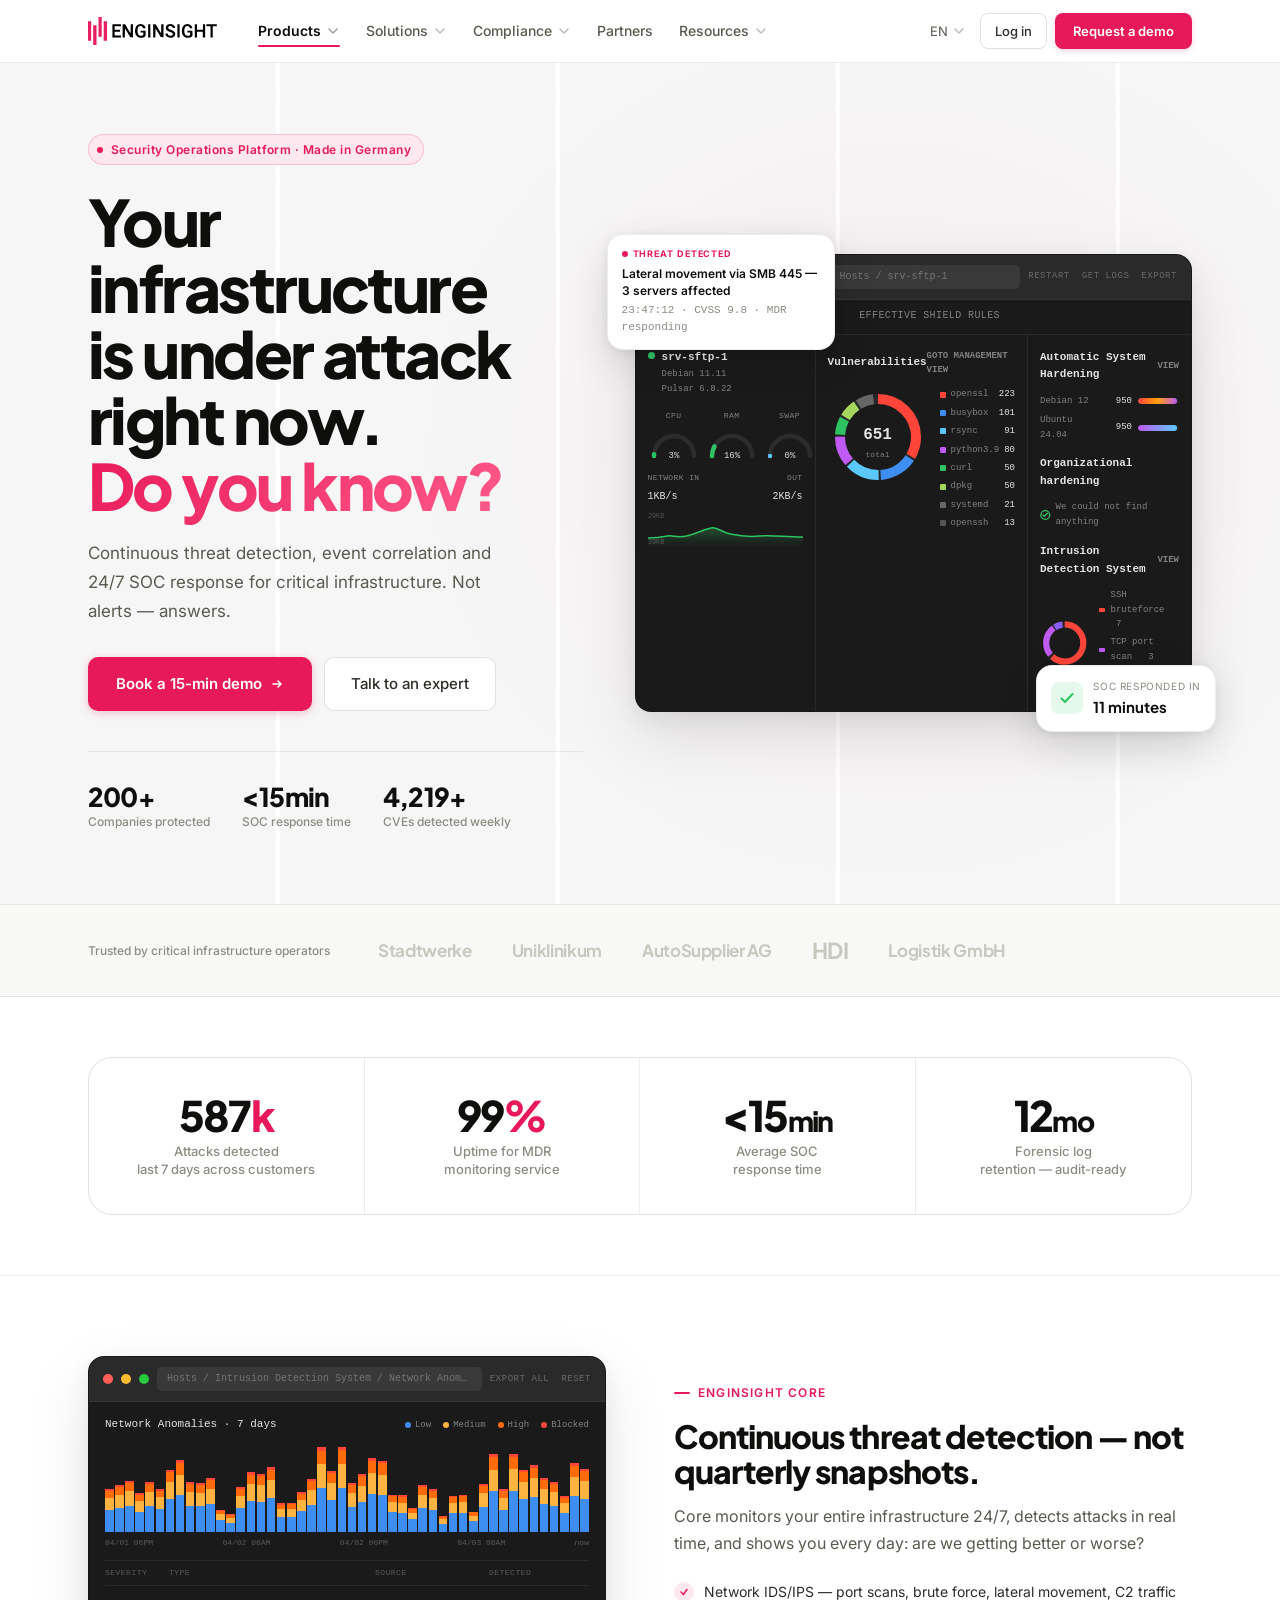
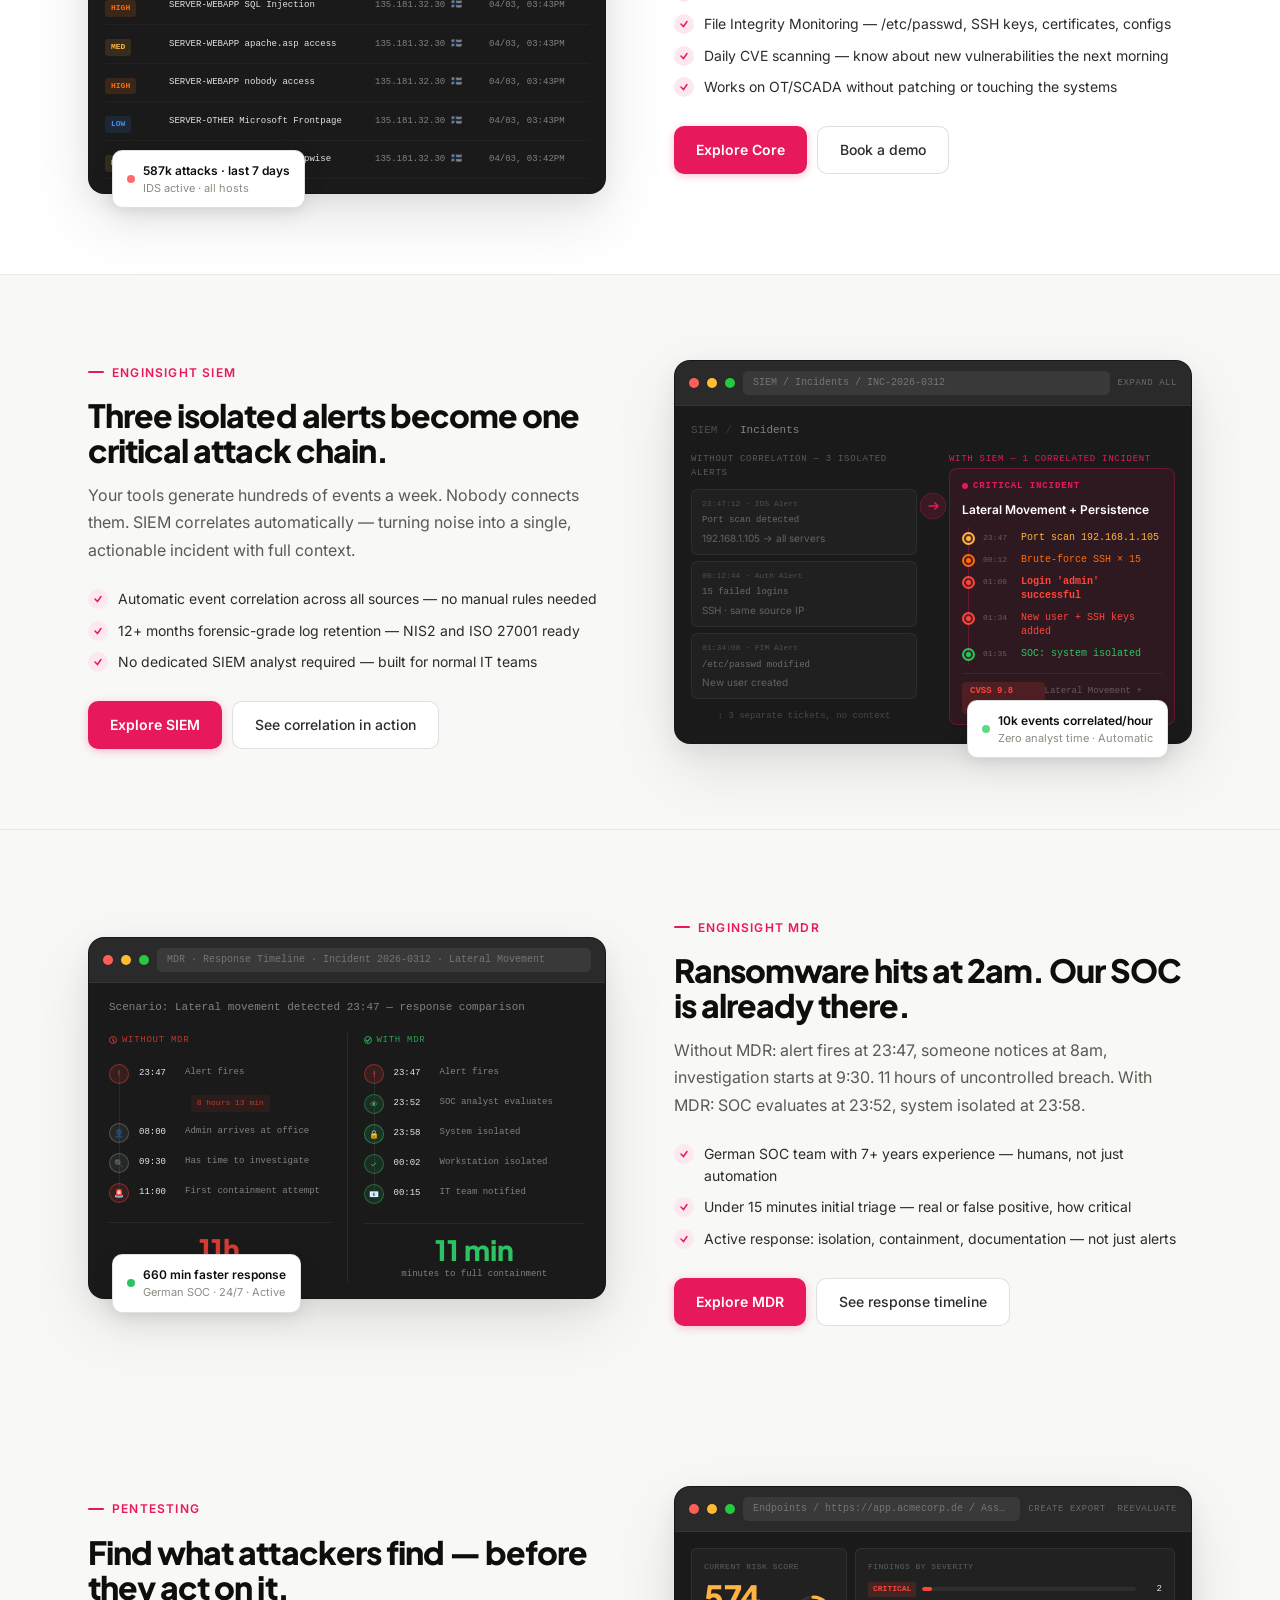
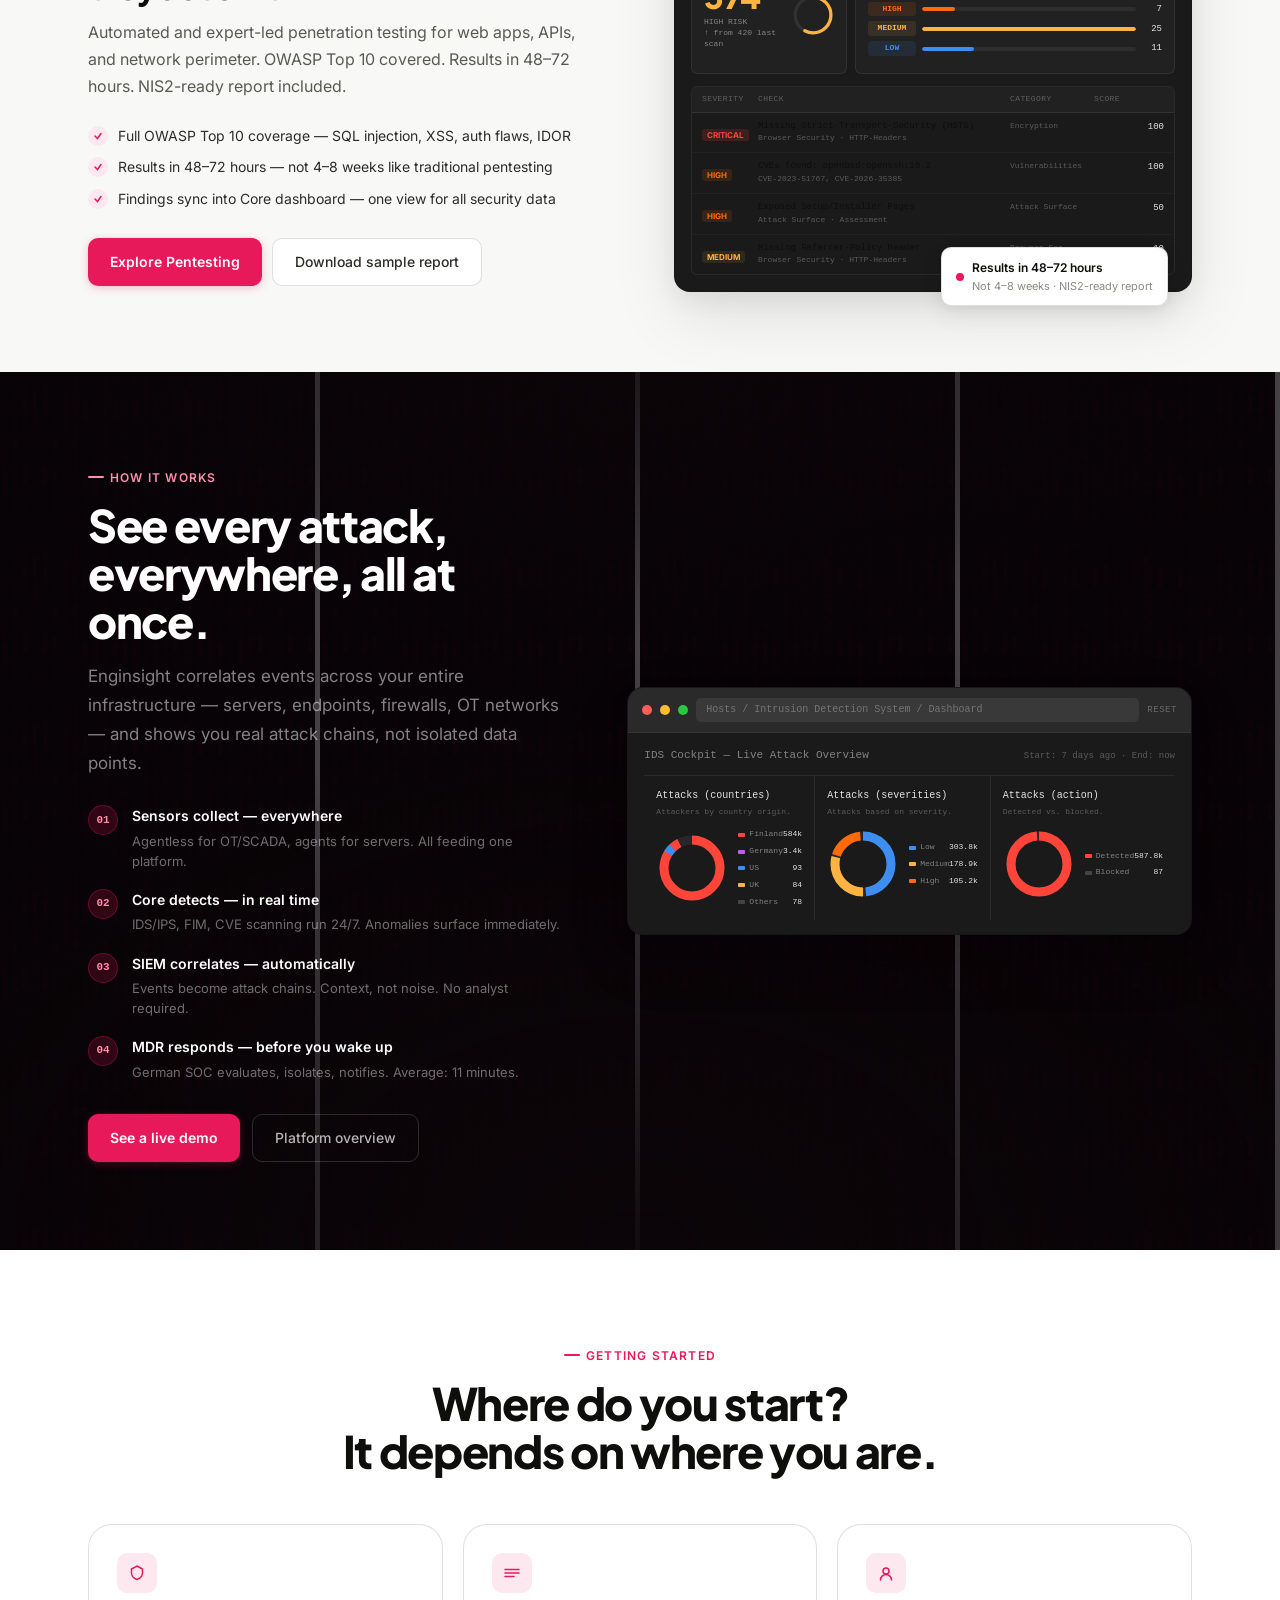
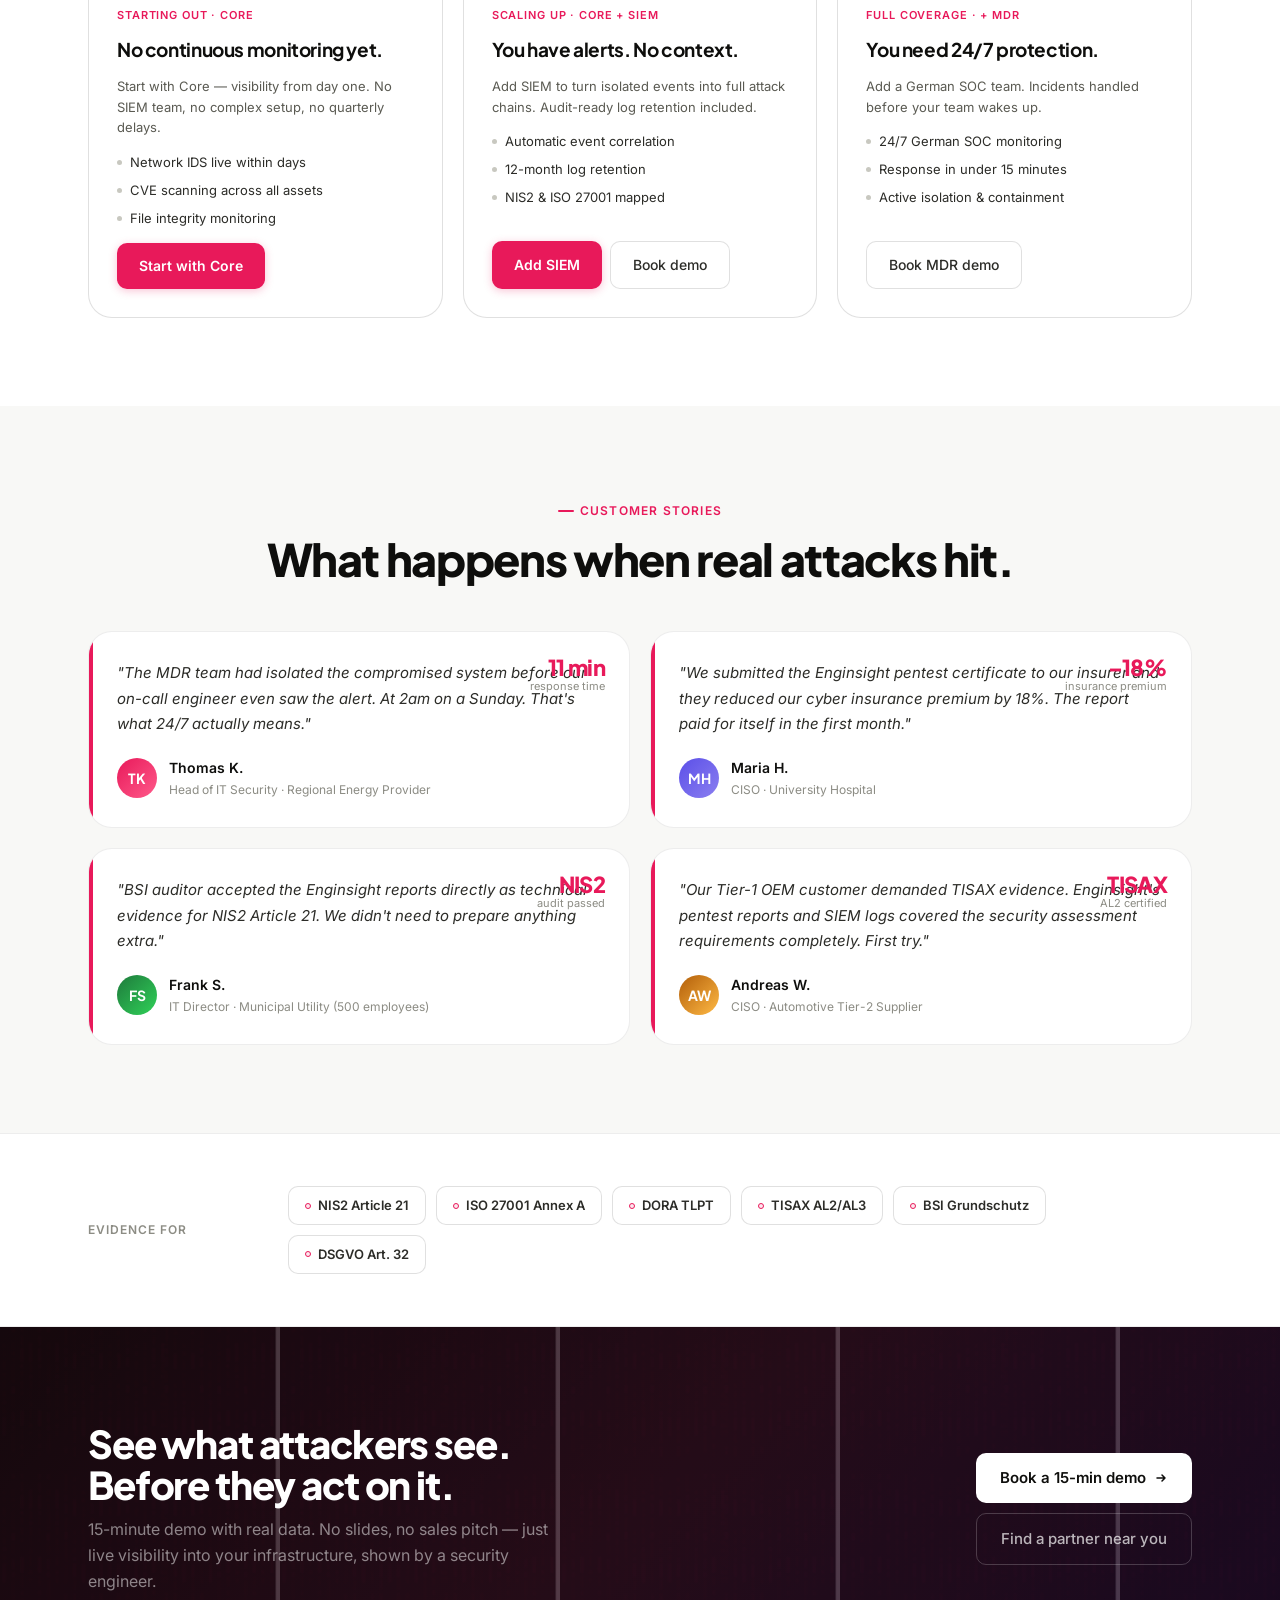
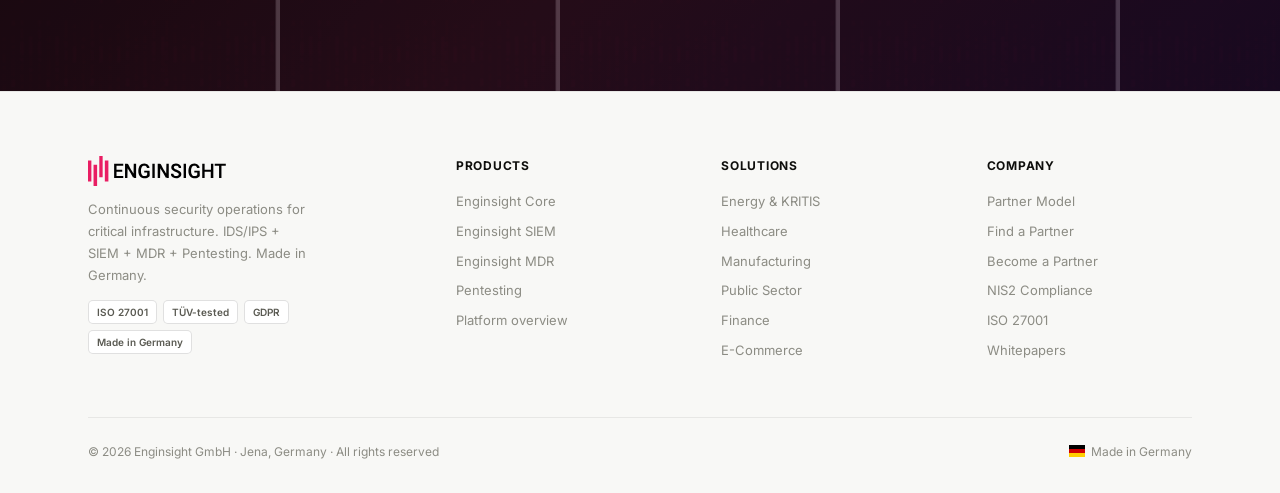
==== index.html @ 6c520a8c "Restructure homepage and update branding" ====
<!DOCTYPE html>
<html lang="en">
<head>
<meta charset="UTF-8">
<meta name="viewport" content="width=device-width, initial-scale=1.0">
<title>Enginsight – Security Operations Platform. Made in Germany.</title>
<meta name="description" content="Continuous security operations for critical infrastructure with Core, SIEM, MDR, and Pentesting in one platform.">
<link rel="preconnect" href="https://fonts.googleapis.com">
<link rel="preconnect" href="https://fonts.gstatic.com" crossorigin>
<link href="https://fonts.googleapis.com/css2?family=Plus+Jakarta+Sans:wght@400;500;600;700;800&family=Inter:wght@300;400;500;600&display=swap" rel="stylesheet">
<link rel="stylesheet" href="assets/css/site.css">
<link rel="stylesheet" href="assets/css/home.css">
</head>
<body>

<!-- ════════════════════════
     NAV
════════════════════════ -->
<nav class="eng-nav">
  <div class="eng-nav-inner">
    <a class="eng-nav-logo" href="index.html">
      <span class="eng-nav-logo-mark">
        <img class="eng-nav-logo-img" src="assets/images/Logo.svg" alt="Enginsight">
      </span>
    </a>
    <div class="eng-nav-links">
      <button class="eng-nav-link active" data-dropdown="dd-products">
        Products <span class="eng-nav-chevron"><svg viewBox="0 0 10 6" fill="none"><path d="M1 1l4 4 4-4" stroke="currentColor" stroke-width="1.5" stroke-linecap="round" stroke-linejoin="round"/></svg></span>
        <div class="eng-dropdown wide" id="dd-products">
          <a class="eng-dd-item" href="#"><div class="eng-dd-icon pink"><svg viewBox="0 0 16 16" fill="none" stroke="#E8195A" stroke-width="1.4" stroke-linecap="round"><path d="M8 2L13 4.5V8C13 11.5 10.5 13.5 8 14.5c-2.5-1-5-3-5-6.5V4.5L8 2z"/></svg></div><div class="eng-dd-text"><span class="eng-dd-title">Core</span><span class="eng-dd-sub">Continuous threat detection</span></div></a>
          <a class="eng-dd-item" href="#"><div class="eng-dd-icon blue"><svg viewBox="0 0 16 16" fill="none" stroke="#5B4FE8" stroke-width="1.4" stroke-linecap="round"><path d="M2 5h12M2 8h12M2 11h8"/></svg></div><div class="eng-dd-text"><span class="eng-dd-title">SIEM</span><span class="eng-dd-sub">Event correlation & log retention</span></div></a>
          <a class="eng-dd-item" href="#"><div class="eng-dd-icon green"><svg viewBox="0 0 16 16" fill="none" stroke="#1E7A3C" stroke-width="1.4" stroke-linecap="round"><circle cx="8" cy="6" r="3"/><path d="M3 14c0-2.8 2.2-5 5-5s5 2.2 5 5"/></svg></div><div class="eng-dd-text"><span class="eng-dd-title">MDR</span><span class="eng-dd-sub">24/7 SOC response</span></div></a>
          <hr class="eng-dd-divider">
          <a class="eng-dd-item" href="pages/pentesting.html"><div class="eng-dd-icon amber"><svg viewBox="0 0 16 16" fill="none" stroke="#B25E09" stroke-width="1.4" stroke-linecap="round"><circle cx="6.5" cy="6.5" r="4.5"/><path d="M12 12l3 3"/></svg></div><div class="eng-dd-text"><span class="eng-dd-title">Pentesting</span><span class="eng-dd-sub">Find vulnerabilities first</span></div></a>
          <a class="eng-dd-item" href="#"><div class="eng-dd-icon gray"><svg viewBox="0 0 16 16" fill="none" stroke="#5C5C54" stroke-width="1.4" stroke-linecap="round"><rect x="2" y="2" width="12" height="12" rx="2"/><path d="M6 8h4M8 6v4"/></svg></div><div class="eng-dd-text"><span class="eng-dd-title">Platform overview</span><span class="eng-dd-sub">How it all fits together</span></div></a>
        </div>
      </button>
      <button class="eng-nav-link" data-dropdown="dd-solutions">
        Solutions <span class="eng-nav-chevron"><svg viewBox="0 0 10 6" fill="none"><path d="M1 1l4 4 4-4" stroke="currentColor" stroke-width="1.5" stroke-linecap="round" stroke-linejoin="round"/></svg></span>
        <div class="eng-dropdown" id="dd-solutions">
          <a class="eng-dd-item" href="#"><div class="eng-dd-icon amber" style="font-size:16px">⚡</div><div class="eng-dd-text"><span class="eng-dd-title">Energy & KRITIS</span><span class="eng-dd-sub">SCADA & NIS2 compliance</span></div></a>
          <a class="eng-dd-item" href="#"><div class="eng-dd-icon pink" style="font-size:16px">🏥</div><div class="eng-dd-text"><span class="eng-dd-title">Healthcare</span><span class="eng-dd-sub">Medical devices & DSGVO</span></div></a>
          <a class="eng-dd-item" href="#"><div class="eng-dd-icon blue" style="font-size:16px">🏭</div><div class="eng-dd-text"><span class="eng-dd-title">Manufacturing</span><span class="eng-dd-sub">OT/IT & TISAX</span></div></a>
          <a class="eng-dd-item" href="#"><div class="eng-dd-icon teal" style="font-size:16px">🏛️</div><div class="eng-dd-text"><span class="eng-dd-title">Public Sector</span><span class="eng-dd-sub">BSI & NIS2 ready</span></div></a>
          <a class="eng-dd-item" href="#"><div class="eng-dd-icon green" style="font-size:16px">🏦</div><div class="eng-dd-text"><span class="eng-dd-title">Finance</span><span class="eng-dd-sub">DORA & BaFin</span></div></a>
          <a class="eng-dd-item" href="#"><div class="eng-dd-icon gray" style="font-size:16px">📦</div><div class="eng-dd-text"><span class="eng-dd-title">E-Commerce & Logistics</span><span class="eng-dd-sub">PCI-DSS & DDoS</span></div></a>
        </div>
      </button>
      <button class="eng-nav-link" data-dropdown="dd-compliance">
        Compliance <span class="eng-nav-chevron"><svg viewBox="0 0 10 6" fill="none"><path d="M1 1l4 4 4-4" stroke="currentColor" stroke-width="1.5" stroke-linecap="round" stroke-linejoin="round"/></svg></span>
        <div class="eng-dropdown" id="dd-compliance">
          <a class="eng-dd-item" href="#"><div class="eng-dd-icon pink"><svg viewBox="0 0 16 16" fill="none" stroke="#E8195A" stroke-width="1.4" stroke-linecap="round"><path d="M8 2L13 4.5V8C13 11.5 10.5 13.5 8 14.5c-2.5-1-5-3-5-6.5V4.5L8 2z"/><path d="M5.5 8l2 2 3.5-3.5"/></svg></div><div class="eng-dd-text"><span class="eng-dd-title">NIS2</span><span class="eng-dd-sub">Technical measures mapping</span></div></a>
          <a class="eng-dd-item" href="#"><div class="eng-dd-icon blue"><svg viewBox="0 0 16 16" fill="none" stroke="#5B4FE8" stroke-width="1.4" stroke-linecap="round"><rect x="2" y="2" width="12" height="12" rx="2"/><path d="M5.5 8l2 2 3.5-3.5"/></svg></div><div class="eng-dd-text"><span class="eng-dd-title">ISO 27001</span><span class="eng-dd-sub">Annex A control evidence</span></div></a>
          <a class="eng-dd-item" href="#"><div class="eng-dd-icon amber"><svg viewBox="0 0 16 16" fill="none" stroke="#B25E09" stroke-width="1.4" stroke-linecap="round"><circle cx="8" cy="8" r="6"/><path d="M8 5v3l2 2"/></svg></div><div class="eng-dd-text"><span class="eng-dd-title">DORA</span><span class="eng-dd-sub">Financial sector resilience</span></div></a>
          <a class="eng-dd-item" href="#"><div class="eng-dd-icon teal"><svg viewBox="0 0 16 16" fill="none" stroke="#0F6E56" stroke-width="1.4" stroke-linecap="round"><path d="M2 12l3.5-3.5 3 2.5L11 8l4-5"/></svg></div><div class="eng-dd-text"><span class="eng-dd-title">TISAX</span><span class="eng-dd-sub">Automotive supply chain</span></div></a>
        </div>
      </button>
      <a class="eng-nav-link" href="#">Partners</a>
      <button class="eng-nav-link" data-dropdown="dd-resources">
        Resources <span class="eng-nav-chevron"><svg viewBox="0 0 10 6" fill="none"><path d="M1 1l4 4 4-4" stroke="currentColor" stroke-width="1.5" stroke-linecap="round" stroke-linejoin="round"/></svg></span>
        <div class="eng-dropdown" id="dd-resources">
          <a class="eng-dd-item" href="#"><div class="eng-dd-icon pink"><svg viewBox="0 0 16 16" fill="none" stroke="#E8195A" stroke-width="1.4" stroke-linecap="round"><rect x="3" y="2" width="10" height="13" rx="1.5"/><path d="M6 6h4M6 9h4M6 12h2.5"/></svg></div><div class="eng-dd-text"><span class="eng-dd-title">Whitepapers</span><span class="eng-dd-sub">Technical guides & reports</span></div></a>
          <a class="eng-dd-item" href="#"><div class="eng-dd-icon green"><svg viewBox="0 0 16 16" fill="none" stroke="#1E7A3C" stroke-width="1.4" stroke-linecap="round"><path d="M2 12l3.5-3.5 3 2.5L11 8l4-5"/></svg></div><div class="eng-dd-text"><span class="eng-dd-title">Case Studies</span><span class="eng-dd-sub">Real customer results</span></div></a>
          <a class="eng-dd-item" href="#"><div class="eng-dd-icon blue"><svg viewBox="0 0 16 16" fill="none" stroke="#5B4FE8" stroke-width="1.4" stroke-linecap="round"><circle cx="8" cy="8" r="6"/><path d="M6 8h4M9 6l2 2-2 2"/></svg></div><div class="eng-dd-text"><span class="eng-dd-title">Partner Webinars</span><span class="eng-dd-sub">Live & on-demand</span></div></a>
          <hr class="eng-dd-divider">
          <a class="eng-dd-item" href="#"><div class="eng-dd-icon gray"><svg viewBox="0 0 16 16" fill="none" stroke="#5C5C54" stroke-width="1.4" stroke-linecap="round"><path d="M2 5h12M2 8h12M2 11h8"/></svg></div><div class="eng-dd-text"><span class="eng-dd-title">Docs</span><span class="eng-dd-sub">API & integration reference</span></div></a>
        </div>
      </button>
    </div>
    <div class="eng-nav-actions">
      <div class="eng-nav-lang">EN <svg width="10" height="6" viewBox="0 0 10 6" fill="none" style="opacity:.4;margin-left:2px"><path d="M1 1l4 4 4-4" stroke="currentColor" stroke-width="1.5" stroke-linecap="round" stroke-linejoin="round"/></svg></div>
      <a class="eng-btn-ghost" href="#">Log in</a>
      <a class="eng-btn-cta" href="#">Request a demo</a>
    </div>
  </div>
</nav>

<main>

<!-- ════════════════════════
     HERO
════════════════════════ -->
<div class="hero">
  <div class="hero-pattern"></div>
  <div class="hero-grad"></div>
  <div class="hero-inner">
    <div class="hero-left reveal">
      <div class="hero-badge"><div class="hero-badge-dot"></div><span class="hero-badge-text">Security Operations Platform · Made in Germany</span></div>
      <h1 class="hero-h1">Your infrastructure<br>is under attack<br>right now.<br><span class="pink">Do you know?</span></h1>
      <p class="hero-sub">Continuous threat detection, event correlation and 24/7 SOC response for critical infrastructure. Not alerts — answers.</p>
      <div class="hero-ctas">
        <a class="btn-pink lg" href="#">Book a 15-min demo <svg width="14" height="14" viewBox="0 0 14 14" fill="none"><path d="M3 7h8M8 4l3 3-3 3" stroke="currentColor" stroke-width="1.5" stroke-linecap="round" stroke-linejoin="round"/></svg></a>
        <a class="btn-outline lg" href="#">Talk to an expert</a>
      </div>
      <div class="hero-stats">
        <div><div class="hero-stat-num"><span class="js-count" data-target="200">0</span>+</div><div class="hero-stat-label">Companies protected</div></div>
        <div><div class="hero-stat-num">&lt;<span class="js-count" data-target="15">0</span>min</div><div class="hero-stat-label">SOC response time</div></div>
        <div><div class="hero-stat-num"><span class="js-count" data-target="4219">0</span>+</div><div class="hero-stat-label">CVEs detected weekly</div></div>
      </div>
    </div>

    <!-- HERO RIGHT — V1: HOST DASHBOARD -->
    <div class="hero-right reveal reveal-delay-2">
      <div class="float-card fc-alert">
        <div class="fc-alert-tag">Threat detected</div>
        <div class="fc-alert-title">Lateral movement via SMB 445 — 3 servers affected</div>
        <div class="fc-alert-sub">23:47:12 · CVSS 9.8 · MDR responding</div>
      </div>
      <div class="browser-wrap">
        <div class="browser-bar">
          <div class="b-dot b-dot-r"></div><div class="b-dot b-dot-y"></div><div class="b-dot b-dot-g"></div>
          <div class="b-url">app.enginsight.com · Hosts / srv-sftp-1</div>
          <div class="b-actions"><span class="b-action">Restart</span><span class="b-action">Get Logs</span><span class="b-action">Export</span></div>
        </div>
        <!-- ██ HOST DASHBOARD VISUAL ██ -->
        <div class="hd" id="vis-host">
          <div class="hd-tabs">
            <div class="hd-tab active">OVERVIEW</div>
            <div class="hd-tab">APPLIED POLICIES</div>
            <div class="hd-tab">EFFECTIVE SHIELD RULES</div>
          </div>
          <div class="hd-body">
            <!-- Left: server panel -->
            <div class="hd-server">
              <div class="hd-server-header">
                <div class="hd-server-dot"></div>
                <div>
                  <div class="hd-server-name">srv-sftp-1</div>
                  <div class="hd-server-meta">Debian 11.11</div>
                  <div class="hd-server-meta">Pulsar 6.8.22</div>
                </div>
              </div>
              <!-- Arc gauges -->
              <div class="hd-gauge-row">
                <div class="hd-gauge">
                  <div class="hd-gauge-label">CPU</div>
                  <svg width="52" height="34" viewBox="0 0 52 34">
                    <path d="M6 30 A20 20 0 0 1 46 30" stroke="rgba(255,255,255,0.08)" stroke-width="4.5" fill="none" stroke-linecap="round"/>
                    <path class="gauge-arc" id="cpu-arc" d="M6 30 A20 20 0 0 1 46 30" stroke="#2DC262" stroke-width="4.5" fill="none" stroke-linecap="round" stroke-dasharray="0 62.8" style="transition:stroke-dasharray 1.2s ease"/>
                    <text x="26" y="32" text-anchor="middle" font-size="9" fill="rgba(255,255,255,0.85)" font-family="Courier New">3%</text>
                  </svg>
                </div>
                <div class="hd-gauge">
                  <div class="hd-gauge-label">RAM</div>
                  <svg width="52" height="34" viewBox="0 0 52 34">
                    <path d="M6 30 A20 20 0 0 1 46 30" stroke="rgba(255,255,255,0.08)" stroke-width="4.5" fill="none" stroke-linecap="round"/>
                    <path class="gauge-arc" id="ram-arc" d="M6 30 A20 20 0 0 1 46 30" stroke="#2DC262" stroke-width="4.5" fill="none" stroke-linecap="round" stroke-dasharray="0 62.8" style="transition:stroke-dasharray 1.4s ease 0.2s"/>
                    <text x="26" y="32" text-anchor="middle" font-size="9" fill="rgba(255,255,255,0.85)" font-family="Courier New">16%</text>
                  </svg>
                </div>
                <div class="hd-gauge">
                  <div class="hd-gauge-label">SWAP</div>
                  <svg width="52" height="34" viewBox="0 0 52 34">
                    <path d="M6 30 A20 20 0 0 1 46 30" stroke="rgba(255,255,255,0.08)" stroke-width="4.5" fill="none" stroke-linecap="round"/>
                    <path class="gauge-arc" id="swap-arc" d="M6 30 A20 20 0 0 1 46 30" stroke="#5AC8FA" stroke-width="4.5" fill="none" stroke-linecap="round" stroke-dasharray="0 62.8" style="transition:stroke-dasharray 1.6s ease 0.4s"/>
                    <text x="26" y="32" text-anchor="middle" font-size="9" fill="rgba(255,255,255,0.85)" font-family="Courier New">0%</text>
                  </svg>
                </div>
              </div>
              <!-- Network sparkline -->
              <div class="hd-net">
                <div class="hd-net-label">
                  <span>NETWORK IN</span><span>OUT</span>
                </div>
                <div class="hd-net-vals"><span>1KB/s</span><span>2KB/s</span></div>
                <svg width="100%" height="36" viewBox="0 0 160 36" preserveAspectRatio="none">
                  <defs>
                    <linearGradient id="sparkGrad" x1="0" y1="0" x2="0" y2="1">
                      <stop offset="0%" stop-color="#2DC262" stop-opacity=".3"/>
                      <stop offset="100%" stop-color="#2DC262" stop-opacity="0"/>
                    </linearGradient>
                  </defs>
                  <path d="M0 28 C10 28 15 27 20 26 C25 25 30 28 40 26 C50 24 55 20 65 18 C70 16 75 22 85 24 C95 26 105 27 115 26 C130 25 140 27 160 27 L160 36 L0 36 Z" fill="url(#sparkGrad)"/>
                  <path d="M0 28 C10 28 15 27 20 26 C25 25 30 28 40 26 C50 24 55 20 65 18 C70 16 75 22 85 24 C95 26 105 27 115 26 C130 25 140 27 160 27" stroke="#2DC262" stroke-width="1.5" fill="none"/>
                  <!-- Axis lines -->
                  <line x1="0" y1="36" x2="160" y2="36" stroke="rgba(255,255,255,0.05)" stroke-width="1"/>
                  <text x="0" y="8" font-size="7" fill="rgba(255,255,255,0.25)" font-family="Courier New">29KB</text>
                  <text x="0" y="34" font-size="7" fill="rgba(255,255,255,0.25)" font-family="Courier New">29KB</text>
                </svg>
              </div>
            </div>

            <!-- Center: Vulnerability donut -->
            <div class="hd-vuln">
              <div class="hd-panel-title">Vulnerabilities <span class="hd-panel-link">GOTO MANAGEMENT VIEW</span></div>
              <div class="hd-vuln-area">
                <div class="hd-donut-wrap">
                  <svg width="100" height="100" viewBox="0 0 100 100">
                    <!-- Multi-segment donut: circumference for r=38 = 238.76 -->
                    <!-- Segments: openssl 34.3%, busybox 15.5%, rsync 14%, python 12.3%, curl 7.7%, dpkg 7.7%, rest 8.5% -->
                    <circle cx="50" cy="50" r="38" fill="none" stroke="rgba(255,255,255,0.06)" stroke-width="10"/>
                    <!-- openssl 34.3% = 81.9, offset=-90 -->
                    <circle class="donut-seg" cx="50" cy="50" r="38" fill="none" stroke="#FF453A" stroke-width="10" stroke-dasharray="0 238.76" stroke-linecap="butt" transform="rotate(-90 50 50)" style="transition:stroke-dasharray 1s ease"/>
                    <!-- busybox 15.5% = 37.0, offset=33.4 -->
                    <circle class="donut-seg" cx="50" cy="50" r="38" fill="none" stroke="#3D8EF0" stroke-width="10" stroke-dasharray="0 238.76" stroke-linecap="butt" transform="rotate(33.4 50 50)" style="transition:stroke-dasharray 1s ease 0.1s"/>
                    <!-- rsync 14.0% = 33.4, offset=89.1 -->
                    <circle class="donut-seg" cx="50" cy="50" r="38" fill="none" stroke="#5AC8FA" stroke-width="10" stroke-dasharray="0 238.76" stroke-linecap="butt" transform="rotate(89.1 50 50)" style="transition:stroke-dasharray 1s ease 0.2s"/>
                    <!-- python 12.3% = 29.4, offset=139.4 -->
                    <circle class="donut-seg" cx="50" cy="50" r="38" fill="none" stroke="#BF5AF2" stroke-width="10" stroke-dasharray="0 238.76" stroke-linecap="butt" transform="rotate(139.4 50 50)" style="transition:stroke-dasharray 1s ease 0.3s"/>
                    <!-- curl 7.7% = 18.4, offset=183.6 -->
                    <circle class="donut-seg" cx="50" cy="50" r="38" fill="none" stroke="#2DC262" stroke-width="10" stroke-dasharray="0 238.76" stroke-linecap="butt" transform="rotate(183.6 50 50)" style="transition:stroke-dasharray 1s ease 0.4s"/>
                    <!-- dpkg 7.7% = 18.4, offset=211.2 -->
                    <circle class="donut-seg" cx="50" cy="50" r="38" fill="none" stroke="#A4D65E" stroke-width="10" stroke-dasharray="0 238.76" stroke-linecap="butt" transform="rotate(211.2 50 50)" style="transition:stroke-dasharray 1s ease 0.5s"/>
                    <!-- rest 8.5% = 20.3, offset=239.0 (gap) -->
                    <circle class="donut-seg" cx="50" cy="50" r="38" fill="none" stroke="#666" stroke-width="10" stroke-dasharray="0 238.76" stroke-linecap="butt" transform="rotate(239.0 50 50)" style="transition:stroke-dasharray 1s ease 0.6s"/>
                  </svg>
                  <div class="hd-donut-center">
                    <div class="hd-donut-total" id="vuln-total">0</div>
                    <div class="hd-donut-sub">total</div>
                  </div>
                </div>
                <div class="hd-legend">
                  <div class="hd-legend-item"><div class="hd-legend-dot" style="background:#FF453A"></div><span class="hd-legend-name">openssl</span><span class="hd-legend-count">223</span></div>
                  <div class="hd-legend-item"><div class="hd-legend-dot" style="background:#3D8EF0"></div><span class="hd-legend-name">busybox</span><span class="hd-legend-count">101</span></div>
                  <div class="hd-legend-item"><div class="hd-legend-dot" style="background:#5AC8FA"></div><span class="hd-legend-name">rsync</span><span class="hd-legend-count">91</span></div>
                  <div class="hd-legend-item"><div class="hd-legend-dot" style="background:#BF5AF2"></div><span class="hd-legend-name">python3.9</span><span class="hd-legend-count">80</span></div>
                  <div class="hd-legend-item"><div class="hd-legend-dot" style="background:#2DC262"></div><span class="hd-legend-name">curl</span><span class="hd-legend-count">50</span></div>
                  <div class="hd-legend-item"><div class="hd-legend-dot" style="background:#A4D65E"></div><span class="hd-legend-name">dpkg</span><span class="hd-legend-count">50</span></div>
                  <div class="hd-legend-item"><div class="hd-legend-dot" style="background:#666"></div><span class="hd-legend-name">systemd</span><span class="hd-legend-count">21</span></div>
                  <div class="hd-legend-item"><div class="hd-legend-dot" style="background:#555"></div><span class="hd-legend-name">openssh</span><span class="hd-legend-count">13</span></div>
                </div>
              </div>
            </div>

            <!-- Right: hardening + IDS -->
            <div class="hd-right">
              <div class="hd-hardening">
                <div class="hd-panel-title">Automatic System Hardening <span class="hd-panel-link">VIEW</span></div>
                <div class="hd-bar-row">
                  <span class="hd-bar-label">Debian 12</span>
                  <span class="hd-bar-score">950</span>
                  <div class="hd-bar-track"><div class="hd-bar-fill" id="bar-debian" style="width:0%;background:linear-gradient(90deg,#FF453A,#FF9F0A,#BF5AF2)"></div></div>
                </div>
                <div class="hd-bar-row">
                  <span class="hd-bar-label">Ubuntu 24.04</span>
                  <span class="hd-bar-score">950</span>
                  <div class="hd-bar-track"><div class="hd-bar-fill" id="bar-ubuntu" style="width:0%;background:linear-gradient(90deg,#BF5AF2,#5AC8FA)"></div></div>
                </div>
                <div style="height:8px"></div>
                <div class="hd-panel-title">Organizational hardening</div>
                <div style="font-size:9px;color:var(--app-sub);display:flex;align-items:center;gap:5px;margin-top:4px">
                  <svg width="12" height="12" viewBox="0 0 12 12" fill="none"><circle cx="6" cy="6" r="5" stroke="#2DC262" stroke-width="1.5"/><path d="M3.5 6l1.5 1.5L8.5 4" stroke="#2DC262" stroke-width="1.5" stroke-linecap="round"/></svg>
                  We could not find anything
                </div>
              </div>
              <div class="hd-ids-mini" style="margin-top:12px">
                <div class="hd-panel-title">Intrusion Detection System <span class="hd-panel-link">VIEW</span></div>
                <div class="hd-ids-donut-row">
                  <svg width="64" height="64" viewBox="0 0 64 64">
                    <circle cx="32" cy="32" r="24" fill="none" stroke="rgba(255,255,255,0.06)" stroke-width="8"/>
                    <!-- SSH bruteforce 64% = 96.5 of 150.8 -->
                    <circle class="ids-donut-seg" cx="32" cy="32" r="24" fill="none" stroke="#FF453A" stroke-width="8" stroke-dasharray="0 150.8" stroke-linecap="butt" transform="rotate(-90 32 32)" style="transition:stroke-dasharray 1s ease 0.8s"/>
                    <!-- port scan 27% = 40.7 -->
                    <circle class="ids-donut-seg" cx="32" cy="32" r="24" fill="none" stroke="#BF5AF2" stroke-width="8" stroke-dasharray="0 150.8" stroke-linecap="butt" transform="rotate(140.5 32 32)" style="transition:stroke-dasharray 1s ease 0.9s"/>
                    <!-- SYN 9% = 13.6 -->
                    <circle class="ids-donut-seg" cx="32" cy="32" r="24" fill="none" stroke="#8B5CF6" stroke-width="8" stroke-dasharray="0 150.8" stroke-linecap="butt" transform="rotate(237.8 32 32)" style="transition:stroke-dasharray 1s ease 1s"/>
                  </svg>
                  <div class="hd-ids-legend">
                    <div class="hd-ids-legend-item"><div class="hd-ids-legend-dot" style="background:#FF453A"></div>SSH bruteforce &nbsp;7</div>
                    <div class="hd-ids-legend-item"><div class="hd-ids-legend-dot" style="background:#BF5AF2"></div>TCP port scan &nbsp;&nbsp;3</div>
                    <div class="hd-ids-legend-item"><div class="hd-ids-legend-dot" style="background:#8B5CF6"></div>SYN flooding &nbsp;&nbsp;1</div>
                  </div>
                </div>
              </div>
            </div>
          </div>
        </div>
      </div>
      <div class="float-card fc-resp">
        <div class="fc-resp-icon"><svg width="16" height="16" viewBox="0 0 16 16" fill="none"><path d="M2.5 8.5L6 12l7.5-8" stroke="#2DC262" stroke-width="2" stroke-linecap="round" stroke-linejoin="round"/></svg></div>
        <div><div class="fc-resp-label">SOC responded in</div><div class="fc-resp-val">11 minutes</div></div>
      </div>
    </div>
  </div>
</div>

<!-- LOGOS -->
<div class="logos-strip">
  <div class="logos-inner">
    <span class="logos-label">Trusted by critical infrastructure operators</span>
    <div class="logos-list">
      <span class="logo-name">Stadtwerke</span><span class="logo-name">Uniklinikum</span>
      <span class="logo-name">AutoSupplier AG</span><span class="logo-name" style="font-size:22px">HDI</span>
      <span class="logo-name">Logistik GmbH</span>
    </div>
  </div>
</div>

<!-- STATS -->
<section class="stats-section">
  <div class="container">
    <div class="stats-grid reveal">
      <div class="stat-item"><div class="stat-num"><span class="js-count" data-target="587">0</span><span class="accent">k</span></div><div class="stat-label">Attacks detected<br>last 7 days across customers</div></div>
      <div class="stat-item"><div class="stat-num"><span class="js-count" data-target="99">0</span><span class="accent">%</span></div><div class="stat-label">Uptime for MDR<br>monitoring service</div></div>
      <div class="stat-item"><div class="stat-num">&lt;<span class="js-count" data-target="15">0</span><span style="font-size:28px">min</span></div><div class="stat-label">Average SOC<br>response time</div></div>
      <div class="stat-item"><div class="stat-num"><span class="js-count" data-target="12">0</span><span style="font-size:28px">mo</span></div><div class="stat-label">Forensic log<br>retention — audit-ready</div></div>
    </div>
  </div>
</section>

<!-- ════════ FEATURE 1: CORE ════════ -->
<div style="border-top:1px solid var(--border)">
<div class="feat-section" style="border:none">
  <div class="feat-inner">
    <!-- VISUAL: IDS Bar Chart -->
    <div class="feat-visual reveal">
      <div class="browser-wrap">
        <div class="browser-bar">
          <div class="b-dot b-dot-r"></div><div class="b-dot b-dot-y"></div><div class="b-dot b-dot-g"></div>
          <div class="b-url">Hosts / Intrusion Detection System / Network Anomalies</div>
          <div class="b-actions"><span class="b-action">Export All</span><span class="b-action">Reset</span></div>
        </div>
        <!-- ██ IDS STACKED BAR CHART ██ -->
        <div class="ids-chart" id="vis-ids">
          <div class="ids-header">
            <div class="ids-title">Network Anomalies · 7 days</div>
            <div class="ids-legend-row">
              <div class="ids-legend-item"><div class="ids-legend-dot" style="background:#3D8EF0"></div>Low</div>
              <div class="ids-legend-item"><div class="ids-legend-dot" style="background:#FFB340"></div>Medium</div>
              <div class="ids-legend-item"><div class="ids-legend-dot" style="background:#FF6B0A"></div>High</div>
              <div class="ids-legend-item"><div class="ids-legend-dot" style="background:#FF453A"></div>Blocked</div>
            </div>
          </div>
          <div class="ids-histogram" id="ids-bars"></div>
          <div class="ids-time-row">
            <span class="ids-time-label">04/01 06PM</span>
            <span class="ids-time-label">04/02 06AM</span>
            <span class="ids-time-label">04/02 06PM</span>
            <span class="ids-time-label">04/03 06AM</span>
            <span class="ids-time-label">now</span>
          </div>
          <div class="ids-table">
            <div class="ids-table-head">
              <div class="ids-th">Severity</div>
              <div class="ids-th">Type</div>
              <div class="ids-th">Source</div>
              <div class="ids-th">Detected</div>
            </div>
            <div class="ids-table-row"><div><span class="ids-badge ids-b-high">HIGH</span></div><div class="ids-cell bright">SERVER-WEBAPP SQL Injection</div><div class="ids-cell">135.181.32.30 🇫🇮</div><div class="ids-cell">04/03, 03:43PM</div></div>
            <div class="ids-table-row"><div><span class="ids-badge ids-b-med">MED</span></div><div class="ids-cell bright">SERVER-WEBAPP apache.asp access</div><div class="ids-cell">135.181.32.30 🇫🇮</div><div class="ids-cell">04/03, 03:43PM</div></div>
            <div class="ids-table-row"><div><span class="ids-badge ids-b-high">HIGH</span></div><div class="ids-cell bright">SERVER-WEBAPP nobody access</div><div class="ids-cell">135.181.32.30 🇫🇮</div><div class="ids-cell">04/03, 03:43PM</div></div>
            <div class="ids-table-row"><div><span class="ids-badge ids-b-low">LOW</span></div><div class="ids-cell bright">SERVER-OTHER Microsoft Frontpage</div><div class="ids-cell">135.181.32.30 🇫🇮</div><div class="ids-cell">04/03, 03:43PM</div></div>
            <div class="ids-table-row"><div><span class="ids-badge ids-b-med">MED</span></div><div class="ids-cell bright">SERVER-WEBAPP Novell Groupwise</div><div class="ids-cell">135.181.32.30 🇫🇮</div><div class="ids-cell">04/03, 03:42PM</div></div>
          </div>
        </div>
      </div>
      <div class="feat-float-badge">
        <div class="feat-badge-dot" style="background:#FF6B6B"></div>
        <div><div class="feat-badge-text">587k attacks · last 7 days</div><div class="feat-badge-sub">IDS active · all hosts</div></div>
      </div>
    </div>
    <div class="feat-copy reveal reveal-delay-1">
      <div class="feat-eyebrow">Enginsight Core</div>
      <h3 class="feat-h3">Continuous threat detection — not quarterly snapshots.</h3>
      <p class="feat-sub">Core monitors your entire infrastructure 24/7, detects attacks in real time, and shows you every day: are we getting better or worse?</p>
      <div class="feat-list">
        <div class="feat-list-item"><div class="feat-check"><svg viewBox="0 0 10 10" fill="none"><path d="M2 5l2.5 2.5L8 2.5" stroke="#E8195A" stroke-width="1.5" stroke-linecap="round"/></svg></div>Network IDS/IPS — port scans, brute force, lateral movement, C2 traffic</div>
        <div class="feat-list-item"><div class="feat-check"><svg viewBox="0 0 10 10" fill="none"><path d="M2 5l2.5 2.5L8 2.5" stroke="#E8195A" stroke-width="1.5" stroke-linecap="round"/></svg></div>File Integrity Monitoring — /etc/passwd, SSH keys, certificates, configs</div>
        <div class="feat-list-item"><div class="feat-check"><svg viewBox="0 0 10 10" fill="none"><path d="M2 5l2.5 2.5L8 2.5" stroke="#E8195A" stroke-width="1.5" stroke-linecap="round"/></svg></div>Daily CVE scanning — know about new vulnerabilities the next morning</div>
        <div class="feat-list-item"><div class="feat-check"><svg viewBox="0 0 10 10" fill="none"><path d="M2 5l2.5 2.5L8 2.5" stroke="#E8195A" stroke-width="1.5" stroke-linecap="round"/></svg></div>Works on OT/SCADA without patching or touching the systems</div>
      </div>
      <div class="feat-ctas"><a class="btn-pink" href="#">Explore Core</a><a class="btn-outline" href="#">Book a demo</a></div>
    </div>
  </div>
</div>

<!-- ════════ FEATURE 2: SIEM ════════ -->
<div class="feat-section">
  <div class="feat-inner flip">
    <!-- VISUAL: Attack Chain Correlation -->
    <div class="feat-visual reveal">
      <div class="browser-wrap">
        <div class="browser-bar">
          <div class="b-dot b-dot-r"></div><div class="b-dot b-dot-y"></div><div class="b-dot b-dot-g"></div>
          <div class="b-url">SIEM / Incidents / INC-2026-0312</div>
          <div class="b-actions"><span class="b-action">Expand All</span></div>
        </div>
        <!-- ██ ATTACK CHAIN CORRELATION ██ -->
        <div class="chain" id="vis-chain">
          <div class="chain-header">
            <span class="chain-header-crumb">SIEM</span>
            <span style="opacity:.3">/</span>
            <span>Incidents</span>
          </div>
          <div class="chain-grid">
            <div class="chain-before">
              <div class="chain-before-label">Without correlation — 3 isolated alerts</div>
              <div class="chain-alert-card">
                <div class="chain-alert-time">23:47:12 · IDS Alert</div>
                <div class="chain-alert-type">Port scan detected</div>
                <div class="chain-alert-desc" style="color:rgba(255,255,255,0.4)">192.168.1.105 → all servers</div>
              </div>
              <div class="chain-alert-card">
                <div class="chain-alert-time">00:12:44 · Auth Alert</div>
                <div class="chain-alert-type">15 failed logins</div>
                <div class="chain-alert-desc" style="color:rgba(255,255,255,0.4)">SSH · same source IP</div>
              </div>
              <div class="chain-alert-card">
                <div class="chain-alert-time">01:34:08 · FIM Alert</div>
                <div class="chain-alert-type">/etc/passwd modified</div>
                <div class="chain-alert-desc" style="color:rgba(255,255,255,0.4)">New user created</div>
              </div>
              <div style="font-size:9px;color:rgba(255,255,255,0.2);font-family:var(--font-mono);text-align:center;padding:4px">↕ 3 separate tickets, no context</div>
            </div>
            <div class="chain-arrow">
              <svg width="28" height="28" viewBox="0 0 28 28" fill="none">
                <circle cx="14" cy="14" r="13" fill="rgba(232,25,90,0.15)" stroke="rgba(232,25,90,0.3)"/>
                <path d="M10 14h8M16 11l3 3-3 3" stroke="#E8195A" stroke-width="1.5" stroke-linecap="round" stroke-linejoin="round"/>
              </svg>
            </div>
            <div>
              <div class="chain-before-label" style="color:var(--pink)">With SIEM — 1 correlated incident</div>
              <div class="chain-incident">
                <div class="chain-incident-tag">Critical incident</div>
                <div class="chain-incident-title">Lateral Movement + Persistence</div>
                <div class="chain-tl">
                  <div class="chain-tl-item">
                    <div class="chain-tl-dot" style="border-color:#FFB340;background:rgba(255,179,64,.15)"><svg width="7" height="7" viewBox="0 0 7 7" fill="#FFB340"><circle cx="3.5" cy="3.5" r="2.5"/></svg></div>
                    <div class="chain-tl-time">23:47</div>
                    <div class="chain-tl-text" style="color:var(--app-amber)">Port scan 192.168.1.105</div>
                  </div>
                  <div class="chain-tl-item">
                    <div class="chain-tl-dot" style="border-color:#FF6B0A;background:rgba(255,107,10,.15)"><svg width="7" height="7" viewBox="0 0 7 7" fill="#FF6B0A"><circle cx="3.5" cy="3.5" r="2.5"/></svg></div>
                    <div class="chain-tl-time">00:12</div>
                    <div class="chain-tl-text" style="color:var(--app-orange)">Brute-force SSH × 15</div>
                  </div>
                  <div class="chain-tl-item">
                    <div class="chain-tl-dot" style="border-color:#FF453A;background:rgba(255,69,58,.2)"><svg width="7" height="7" viewBox="0 0 7 7" fill="#FF453A"><circle cx="3.5" cy="3.5" r="2.5"/></svg></div>
                    <div class="chain-tl-time">01:08</div>
                    <div class="chain-tl-text" style="color:var(--app-red);font-weight:600">Login 'admin' successful</div>
                  </div>
                  <div class="chain-tl-item">
                    <div class="chain-tl-dot" style="border-color:#FF453A;background:rgba(255,69,58,.2)"><svg width="7" height="7" viewBox="0 0 7 7" fill="#FF453A"><circle cx="3.5" cy="3.5" r="2.5"/></svg></div>
                    <div class="chain-tl-time">01:34</div>
                    <div class="chain-tl-text" style="color:var(--app-red)">New user + SSH keys added</div>
                  </div>
                  <div class="chain-tl-item">
                    <div class="chain-tl-dot" style="border-color:#2DC262;background:rgba(45,194,98,.15)"><svg width="7" height="7" viewBox="0 0 7 7" fill="#2DC262"><circle cx="3.5" cy="3.5" r="2.5"/></svg></div>
                    <div class="chain-tl-time">01:35</div>
                    <div class="chain-tl-text" style="color:#2DC262">SOC: system isolated</div>
                  </div>
                </div>
                <div class="chain-cvss"><span class="chain-cvss-badge">CVSS 9.8 CRITICAL</span><span class="chain-cvss-label">Lateral Movement + Persistence</span></div>
              </div>
            </div>
          </div>
        </div>
      </div>
      <div class="feat-float-badge right">
        <div class="feat-badge-dot" style="background:#5CDB85"></div>
        <div><div class="feat-badge-text">10k events correlated/hour</div><div class="feat-badge-sub">Zero analyst time · Automatic</div></div>
      </div>
    </div>
    <div class="feat-copy reveal reveal-delay-1">
      <div class="feat-eyebrow">Enginsight SIEM</div>
      <h3 class="feat-h3">Three isolated alerts become one critical attack chain.</h3>
      <p class="feat-sub">Your tools generate hundreds of events a week. Nobody connects them. SIEM correlates automatically — turning noise into a single, actionable incident with full context.</p>
      <div class="feat-list">
        <div class="feat-list-item"><div class="feat-check"><svg viewBox="0 0 10 10" fill="none"><path d="M2 5l2.5 2.5L8 2.5" stroke="#E8195A" stroke-width="1.5" stroke-linecap="round"/></svg></div>Automatic event correlation across all sources — no manual rules needed</div>
        <div class="feat-list-item"><div class="feat-check"><svg viewBox="0 0 10 10" fill="none"><path d="M2 5l2.5 2.5L8 2.5" stroke="#E8195A" stroke-width="1.5" stroke-linecap="round"/></svg></div>12+ months forensic-grade log retention — NIS2 and ISO 27001 ready</div>
        <div class="feat-list-item"><div class="feat-check"><svg viewBox="0 0 10 10" fill="none"><path d="M2 5l2.5 2.5L8 2.5" stroke="#E8195A" stroke-width="1.5" stroke-linecap="round"/></svg></div>No dedicated SIEM analyst required — built for normal IT teams</div>
      </div>
      <div class="feat-ctas"><a class="btn-pink" href="#">Explore SIEM</a><a class="btn-outline" href="#">See correlation in action</a></div>
    </div>
  </div>
</div>

<!-- ════════ FEATURE 3: MDR ════════ -->
<div class="feat-section" style="background:var(--off-white)">
  <div class="feat-inner">
    <!-- VISUAL: MDR Response Comparison -->
    <div class="feat-visual reveal">
      <div class="browser-wrap">
        <div class="browser-bar">
          <div class="b-dot b-dot-r"></div><div class="b-dot b-dot-y"></div><div class="b-dot b-dot-g"></div>
          <div class="b-url">MDR · Response Timeline · Incident 2026-0312 · Lateral Movement</div>
        </div>
        <!-- ██ MDR RESPONSE COMPARISON ██ -->
        <div class="mdr-comp" id="vis-mdr">
          <div class="mdr-header">Scenario: Lateral movement detected 23:47 — response comparison</div>
          <div class="mdr-grid">
            <div class="mdr-col">
              <div class="mdr-col-label bad">
                <svg width="8" height="8" viewBox="0 0 8 8" fill="none"><circle cx="4" cy="4" r="3.5" stroke="rgba(255,69,58,.7)"/><path d="M4 2.5v2l1 1" stroke="rgba(255,69,58,.7)" stroke-width="1.2" stroke-linecap="round"/></svg>
                Without MDR
              </div>
              <div class="mdr-timeline">
                <div class="mdr-tl-item">
                  <div class="mdr-tl-dot" style="background:rgba(255,69,58,.12);border-color:rgba(255,69,58,.4);color:#FF453A;font-family:var(--font-mono);font-size:8px">!</div>
                  <div class="mdr-tl-time">23:47</div>
                  <div class="mdr-tl-desc">Alert fires</div>
                </div>
                <div class="mdr-gap-indicator">
                  <div class="mdr-gap-line" style="height:60px"></div>
                  <div class="mdr-gap-label">8 hours 13 min</div>
                  <div class="mdr-gap-line" style="height:60px"></div>
                </div>
                <div class="mdr-tl-item">
                  <div class="mdr-tl-dot" style="background:rgba(255,255,255,.06);border-color:rgba(255,255,255,.2);color:rgba(255,255,255,.4);font-size:8px">👤</div>
                  <div class="mdr-tl-time">08:00</div>
                  <div class="mdr-tl-desc">Admin arrives at office</div>
                </div>
                <div class="mdr-tl-item">
                  <div class="mdr-tl-dot" style="background:rgba(255,255,255,.06);border-color:rgba(255,255,255,.2);color:rgba(255,255,255,.4);font-size:8px">🔍</div>
                  <div class="mdr-tl-time">09:30</div>
                  <div class="mdr-tl-desc">Has time to investigate</div>
                </div>
                <div class="mdr-tl-item">
                  <div class="mdr-tl-dot" style="background:rgba(255,69,58,.12);border-color:rgba(255,69,58,.4);color:#FF453A;font-size:8px">🚨</div>
                  <div class="mdr-tl-time">11:00</div>
                  <div class="mdr-tl-desc">First containment attempt</div>
                </div>
              </div>
              <div class="mdr-delta"><div class="mdr-delta-num bad" id="mdr-bad-num">0h</div><div class="mdr-delta-label">uncontrolled breach window</div></div>
            </div>
            <div class="mdr-divider-line"></div>
            <div class="mdr-col">
              <div class="mdr-col-label good">
                <svg width="8" height="8" viewBox="0 0 8 8" fill="none"><circle cx="4" cy="4" r="3.5" stroke="rgba(45,194,98,.8)"/><path d="M2 4l1.5 1.5L6 2.5" stroke="rgba(45,194,98,.8)" stroke-width="1.2" stroke-linecap="round"/></svg>
                With MDR
              </div>
              <div class="mdr-timeline">
                <div class="mdr-tl-item">
                  <div class="mdr-tl-dot" style="background:rgba(255,69,58,.12);border-color:rgba(255,69,58,.4);color:#FF453A;font-size:8px">!</div>
                  <div class="mdr-tl-time">23:47</div>
                  <div class="mdr-tl-desc">Alert fires</div>
                </div>
                <div class="mdr-tl-item">
                  <div class="mdr-tl-dot" style="background:rgba(45,194,98,.12);border-color:rgba(45,194,98,.4);color:#2DC262;font-size:8px">👁</div>
                  <div class="mdr-tl-time">23:52</div>
                  <div class="mdr-tl-desc">SOC analyst evaluates</div>
                </div>
                <div class="mdr-tl-item">
                  <div class="mdr-tl-dot" style="background:rgba(45,194,98,.15);border-color:rgba(45,194,98,.5);color:#2DC262;font-size:8px">🔒</div>
                  <div class="mdr-tl-time">23:58</div>
                  <div class="mdr-tl-desc">System isolated</div>
                </div>
                <div class="mdr-tl-item">
                  <div class="mdr-tl-dot" style="background:rgba(45,194,98,.12);border-color:rgba(45,194,98,.4);color:#2DC262;font-size:8px">✓</div>
                  <div class="mdr-tl-time">00:02</div>
                  <div class="mdr-tl-desc">Workstation isolated</div>
                </div>
                <div class="mdr-tl-item">
                  <div class="mdr-tl-dot" style="background:rgba(45,194,98,.12);border-color:rgba(45,194,98,.4);color:#2DC262;font-size:8px">📧</div>
                  <div class="mdr-tl-time">00:15</div>
                  <div class="mdr-tl-desc">IT team notified</div>
                </div>
              </div>
              <div class="mdr-delta"><div class="mdr-delta-num good" id="mdr-good-num">0</div><div class="mdr-delta-label">minutes to full containment</div></div>
            </div>
          </div>
        </div>
      </div>
      <div class="feat-float-badge">
        <div class="feat-badge-dot" style="background:#2DC262"></div>
        <div><div class="feat-badge-text">660 min faster response</div><div class="feat-badge-sub">German SOC · 24/7 · Active</div></div>
      </div>
    </div>
    <div class="feat-copy reveal reveal-delay-1">
      <div class="feat-eyebrow">Enginsight MDR</div>
      <h3 class="feat-h3">Ransomware hits at 2am. Our SOC is already there.</h3>
      <p class="feat-sub">Without MDR: alert fires at 23:47, someone notices at 8am, investigation starts at 9:30. 11 hours of uncontrolled breach. With MDR: SOC evaluates at 23:52, system isolated at 23:58.</p>
      <div class="feat-list">
        <div class="feat-list-item"><div class="feat-check"><svg viewBox="0 0 10 10" fill="none"><path d="M2 5l2.5 2.5L8 2.5" stroke="#E8195A" stroke-width="1.5" stroke-linecap="round"/></svg></div>German SOC team with 7+ years experience — humans, not just automation</div>
        <div class="feat-list-item"><div class="feat-check"><svg viewBox="0 0 10 10" fill="none"><path d="M2 5l2.5 2.5L8 2.5" stroke="#E8195A" stroke-width="1.5" stroke-linecap="round"/></svg></div>Under 15 minutes initial triage — real or false positive, how critical</div>
        <div class="feat-list-item"><div class="feat-check"><svg viewBox="0 0 10 10" fill="none"><path d="M2 5l2.5 2.5L8 2.5" stroke="#E8195A" stroke-width="1.5" stroke-linecap="round"/></svg></div>Active response: isolation, containment, documentation — not just alerts</div>
      </div>
      <div class="feat-ctas"><a class="btn-pink" href="#">Explore MDR</a><a class="btn-outline" href="#">See response timeline</a></div>
    </div>
  </div>
</div>

<!-- ════════ FEATURE 4: PENTEST ════════ -->
<div class="feat-section" style="border:none">
  <div class="feat-inner flip">
    <!-- VISUAL: Risk Assessment -->
    <div class="feat-visual reveal">
      <div class="browser-wrap">
        <div class="browser-bar">
          <div class="b-dot b-dot-r"></div><div class="b-dot b-dot-y"></div><div class="b-dot b-dot-g"></div>
          <div class="b-url">Endpoints / https://app.acmecorp.de / Assessment</div>
          <div class="b-actions"><span class="b-action">Create Export</span><span class="b-action">Reevaluate</span></div>
        </div>
        <!-- ██ RISK ASSESSMENT ██ -->
        <div class="risk" id="vis-risk">
          <div class="risk-top">
            <div class="risk-score-card">
              <div class="risk-score-card-label">Current Risk Score</div>
              <div class="risk-score-area">
                <div>
                  <div class="risk-score-num" id="risk-score-num">0</div>
                  <div class="risk-score-desc" style="margin-top:4px">HIGH RISK<br>↑ from 420 last scan</div>
                </div>
                <svg width="52" height="52" viewBox="0 0 52 52">
                  <circle cx="26" cy="26" r="22" stroke="rgba(255,255,255,0.07)" stroke-width="4" fill="none"/>
                  <circle id="risk-ring" cx="26" cy="26" r="22" stroke="#FFB340" stroke-width="4" fill="none" stroke-linecap="round" transform="rotate(-90 26 26)" stroke-dasharray="0 138.2" style="transition:stroke-dasharray 1.2s ease"/>
                </svg>
              </div>
            </div>
            <div class="risk-sev-card" style="grid-column:span 2">
              <div class="risk-score-card-label" style="margin-bottom:8px">Findings by severity</div>
              <div class="risk-sev-row"><span class="risk-sev-badge risk-sev-b-crit">CRITICAL</span><div class="risk-sev-bar-track"><div class="risk-sev-bar" id="sev-crit" style="width:0%;background:#FF453A"></div></div><span class="risk-sev-count">2</span></div>
              <div class="risk-sev-row"><span class="risk-sev-badge risk-sev-b-high">HIGH</span><div class="risk-sev-bar-track"><div class="risk-sev-bar" id="sev-high" style="width:0%;background:#FF6B0A"></div></div><span class="risk-sev-count">7</span></div>
              <div class="risk-sev-row"><span class="risk-sev-badge risk-sev-b-med">MEDIUM</span><div class="risk-sev-bar-track"><div class="risk-sev-bar" id="sev-med" style="width:0%;background:#FFB340"></div></div><span class="risk-sev-count">25</span></div>
              <div class="risk-sev-row"><span class="risk-sev-badge risk-sev-b-low">LOW</span><div class="risk-sev-bar-track"><div class="risk-sev-bar" id="sev-low" style="width:0%;background:#3D8EF0"></div></div><span class="risk-sev-count">11</span></div>
            </div>
          </div>
          <div class="risk-findings">
            <div class="risk-findings-head">
              <div class="risk-findings-th">Severity</div>
              <div class="risk-findings-th">Check</div>
              <div class="risk-findings-th">Category</div>
              <div class="risk-findings-th">Score</div>
            </div>
            <div class="risk-finding-row"><div><span class="risk-sev-badge risk-sev-b-crit">CRITICAL</span></div><div><div class="risk-finding-text">Missing Strict-Transport-Security (HSTS)</div><div class="risk-finding-cat">Browser Security · HTTP-Headers</div></div><div class="risk-finding-cat">Encryption</div><div class="risk-finding-score">100</div></div>
            <div class="risk-finding-row"><div><span class="risk-sev-badge risk-sev-b-high">HIGH</span></div><div><div class="risk-finding-text">CVEs found: openbsd:openssh:10.2</div><div class="risk-finding-cat">CVE-2023-51767, CVE-2026-35385</div></div><div class="risk-finding-cat">Vulnerabilities</div><div class="risk-finding-score">100</div></div>
            <div class="risk-finding-row"><div><span class="risk-sev-badge risk-sev-b-high">HIGH</span></div><div><div class="risk-finding-text">Exposed Setup/Installer Pages</div><div class="risk-finding-cat">Attack Surface · Assessment</div></div><div class="risk-finding-cat">Attack Surface</div><div class="risk-finding-score">50</div></div>
            <div class="risk-finding-row"><div><span class="risk-sev-badge risk-sev-b-med">MEDIUM</span></div><div><div class="risk-finding-text">Missing Referrer-Policy Header</div><div class="risk-finding-cat">Browser Security · HTTP-Headers</div></div><div class="risk-finding-cat">Browser Sec.</div><div class="risk-finding-score">10</div></div>
          </div>
        </div>
      </div>
      <div class="feat-float-badge right">
        <div class="feat-badge-dot" style="background:#E8195A"></div>
        <div><div class="feat-badge-text">Results in 48–72 hours</div><div class="feat-badge-sub">Not 4–8 weeks · NIS2-ready report</div></div>
      </div>
    </div>
    <div class="feat-copy reveal reveal-delay-1">
      <div class="feat-eyebrow">Pentesting</div>
      <h3 class="feat-h3">Find what attackers find — before they act on it.</h3>
      <p class="feat-sub">Automated and expert-led penetration testing for web apps, APIs, and network perimeter. OWASP Top 10 covered. Results in 48–72 hours. NIS2-ready report included.</p>
      <div class="feat-list">
        <div class="feat-list-item"><div class="feat-check"><svg viewBox="0 0 10 10" fill="none"><path d="M2 5l2.5 2.5L8 2.5" stroke="#E8195A" stroke-width="1.5" stroke-linecap="round"/></svg></div>Full OWASP Top 10 coverage — SQL injection, XSS, auth flaws, IDOR</div>
        <div class="feat-list-item"><div class="feat-check"><svg viewBox="0 0 10 10" fill="none"><path d="M2 5l2.5 2.5L8 2.5" stroke="#E8195A" stroke-width="1.5" stroke-linecap="round"/></svg></div>Results in 48–72 hours — not 4–8 weeks like traditional pentesting</div>
        <div class="feat-list-item"><div class="feat-check"><svg viewBox="0 0 10 10" fill="none"><path d="M2 5l2.5 2.5L8 2.5" stroke="#E8195A" stroke-width="1.5" stroke-linecap="round"/></svg></div>Findings sync into Core dashboard — one view for all security data</div>
      </div>
      <div class="feat-ctas"><a class="btn-pink" href="pages/pentesting.html">Explore Pentesting</a><a class="btn-outline" href="#">Download sample report</a></div>
    </div>
  </div>
</div>
</div><!-- /feature sections -->

<!-- ════════════════════════
     DARK SECTION — Attack Dashboard
════════════════════════ -->
<div class="dark-section">
  <div class="dark-pattern-bg"></div>
  <div class="dark-vignette"></div>
  <div class="dark-inner">
    <div class="reveal">
      <div class="section-label">How it works</div>
      <h2 class="section-h2">See every attack,<br>everywhere, all at once.</h2>
      <p class="section-sub" style="margin-top:12px">Enginsight correlates events across your entire infrastructure — servers, endpoints, firewalls, OT networks — and shows you real attack chains, not isolated data points.</p>
      <div class="dark-points">
        <div class="dark-pt"><div class="dark-pt-num">01</div><div><div class="dark-pt-title">Sensors collect — everywhere</div><div class="dark-pt-desc">Agentless for OT/SCADA, agents for servers. All feeding one platform.</div></div></div>
        <div class="dark-pt"><div class="dark-pt-num">02</div><div><div class="dark-pt-title">Core detects — in real time</div><div class="dark-pt-desc">IDS/IPS, FIM, CVE scanning run 24/7. Anomalies surface immediately.</div></div></div>
        <div class="dark-pt"><div class="dark-pt-num">03</div><div><div class="dark-pt-title">SIEM correlates — automatically</div><div class="dark-pt-desc">Events become attack chains. Context, not noise. No analyst required.</div></div></div>
        <div class="dark-pt"><div class="dark-pt-num">04</div><div><div class="dark-pt-title">MDR responds — before you wake up</div><div class="dark-pt-desc">German SOC evaluates, isolates, notifies. Average: 11 minutes.</div></div></div>
      </div>
      <div class="dark-ctas"><a class="btn-dark-pink" href="#">See a live demo</a><a class="btn-dark-ghost" href="#">Platform overview</a></div>
    </div>

    <!-- VISUAL: Attack Dashboard Donuts -->
    <div class="reveal reveal-delay-2">
      <div class="browser-wrap">
        <div class="browser-bar">
          <div class="b-dot b-dot-r"></div><div class="b-dot b-dot-y"></div><div class="b-dot b-dot-g"></div>
          <div class="b-url">Hosts / Intrusion Detection System / Dashboard</div>
          <div class="b-actions"><span class="b-action">Reset</span></div>
        </div>
        <!-- ██ ATTACK DASHBOARD ██ -->
        <div class="atk-dash" id="vis-atk">
          <div class="atk-header">
            IDS Cockpit — Live Attack Overview
            <span class="atk-period">Start: 7 days ago · End: now</span>
          </div>
          <div class="atk-grid">
            <!-- Panel 1: Countries -->
            <div class="atk-panel">
              <div class="atk-panel-title">Attacks (countries)</div>
              <div class="atk-panel-sub">Attackers by country origin.</div>
              <div class="atk-donut-row">
                <svg width="72" height="72" viewBox="0 0 72 72" id="atk-donut-1">
                  <!-- r=28, circ=175.9 -->
                  <circle cx="36" cy="36" r="28" fill="none" stroke="rgba(255,255,255,0.06)" stroke-width="9"/>
                  <!-- Finland 94% = 165.4 -->
                  <circle class="atk-seg" cx="36" cy="36" r="28" fill="none" stroke="#FF453A" stroke-width="9" stroke-dasharray="0 175.9" transform="rotate(-90 36 36)" style="transition:stroke-dasharray 1s ease"/>
                  <!-- Germany 0.6% = 1.0 -->
                  <circle class="atk-seg" cx="36" cy="36" r="28" fill="none" stroke="#BF5AF2" stroke-width="9" stroke-dasharray="0 175.9" transform="rotate(209.4 36 36)" style="transition:stroke-dasharray 1s ease .1s"/>
                  <!-- Rest 5.4% = 9.5 -->
                  <circle class="atk-seg" cx="36" cy="36" r="28" fill="none" stroke="#3D8EF0" stroke-width="9" stroke-dasharray="0 175.9" transform="rotate(211.5 36 36)" style="transition:stroke-dasharray 1s ease .2s"/>
                </svg>
                <div class="atk-legend">
                  <div class="atk-legend-item"><div class="atk-legend-left"><div class="atk-legend-dot" style="background:#FF453A"></div>Finland</div><span class="atk-legend-count">584k</span></div>
                  <div class="atk-legend-item"><div class="atk-legend-left"><div class="atk-legend-dot" style="background:#BF5AF2"></div>Germany</div><span class="atk-legend-count">3.4k</span></div>
                  <div class="atk-legend-item"><div class="atk-legend-left"><div class="atk-legend-dot" style="background:#3D8EF0"></div>US</div><span class="atk-legend-count">93</span></div>
                  <div class="atk-legend-item"><div class="atk-legend-left"><div class="atk-legend-dot" style="background:#FFB340"></div>UK</div><span class="atk-legend-count">84</span></div>
                  <div class="atk-legend-item"><div class="atk-legend-left"><div class="atk-legend-dot" style="background:#444"></div>Others</div><span class="atk-legend-count">78</span></div>
                </div>
              </div>
            </div>
            <!-- Panel 2: Severities -->
            <div class="atk-panel">
              <div class="atk-panel-title">Attacks (severities)</div>
              <div class="atk-panel-sub">Attacks based on severity.</div>
              <div class="atk-donut-row">
                <svg width="72" height="72" viewBox="0 0 72 72" id="atk-donut-2">
                  <circle cx="36" cy="36" r="28" fill="none" stroke="rgba(255,255,255,0.06)" stroke-width="9"/>
                  <!-- Low 50% = 87.9 -->
                  <circle class="atk-seg" cx="36" cy="36" r="28" fill="none" stroke="#3D8EF0" stroke-width="9" stroke-dasharray="0 175.9" transform="rotate(-90 36 36)" style="transition:stroke-dasharray 1s ease"/>
                  <!-- Medium 30% = 52.8 -->
                  <circle class="atk-seg" cx="36" cy="36" r="28" fill="none" stroke="#FFB340" stroke-width="9" stroke-dasharray="0 175.9" transform="rotate(90 36 36)" style="transition:stroke-dasharray 1s ease .1s"/>
                  <!-- High 20% = 35.2 -->
                  <circle class="atk-seg" cx="36" cy="36" r="28" fill="none" stroke="#FF6B0A" stroke-width="9" stroke-dasharray="0 175.9" transform="rotate(198 36 36)" style="transition:stroke-dasharray 1s ease .2s"/>
                </svg>
                <div class="atk-legend">
                  <div class="atk-legend-item"><div class="atk-legend-left"><div class="atk-legend-dot" style="background:#3D8EF0"></div>Low</div><span class="atk-legend-count">303.8k</span></div>
                  <div class="atk-legend-item"><div class="atk-legend-left"><div class="atk-legend-dot" style="background:#FFB340"></div>Medium</div><span class="atk-legend-count">178.9k</span></div>
                  <div class="atk-legend-item"><div class="atk-legend-left"><div class="atk-legend-dot" style="background:#FF6B0A"></div>High</div><span class="atk-legend-count">105.2k</span></div>
                </div>
              </div>
            </div>
            <!-- Panel 3: Action -->
            <div class="atk-panel">
              <div class="atk-panel-title">Attacks (action)</div>
              <div class="atk-panel-sub">Detected vs. blocked.</div>
              <div class="atk-donut-row">
                <svg width="72" height="72" viewBox="0 0 72 72" id="atk-donut-3">
                  <circle cx="36" cy="36" r="28" fill="none" stroke="rgba(255,255,255,0.06)" stroke-width="9"/>
                  <!-- Detected 99.98% = 175.9 -->
                  <circle class="atk-seg" cx="36" cy="36" r="28" fill="none" stroke="#FF453A" stroke-width="9" stroke-dasharray="0 175.9" transform="rotate(-90 36 36)" style="transition:stroke-dasharray 1s ease"/>
                  <!-- Blocked 0.02% = 0.04 -->
                  <circle class="atk-seg" cx="36" cy="36" r="28" fill="none" stroke="#444" stroke-width="9" stroke-dasharray="0 175.9" transform="rotate(269.9 36 36)" style="transition:stroke-dasharray 1s ease .1s"/>
                </svg>
                <div class="atk-legend">
                  <div class="atk-legend-item"><div class="atk-legend-left"><div class="atk-legend-dot" style="background:#FF453A"></div>Detected</div><span class="atk-legend-count">587.8k</span></div>
                  <div class="atk-legend-item"><div class="atk-legend-left"><div class="atk-legend-dot" style="background:#444"></div>Blocked</div><span class="atk-legend-count">87</span></div>
                </div>
              </div>
            </div>
          </div>
        </div>
      </div>
    </div>
  </div>
</div>

<!-- WHERE TO START -->
<section class="start-section">
  <div class="container">
    <div class="text-center reveal">
      <div class="section-label" style="justify-content:center">Getting started</div>
      <h2 class="section-h2">Where do you start?<br>It depends on where you are.</h2>
    </div>
    <div class="start-grid">
      <div class="start-card reveal reveal-delay-1">
        <div class="start-card-icon"><svg viewBox="0 0 18 18" fill="none" stroke="#E8195A" stroke-width="1.5" stroke-linecap="round"><path d="M9 2L14.5 5v4C14.5 12.5 12 14.5 9 15.5c-3-1-5.5-3-5.5-6.5V5L9 2z"/></svg></div>
        <div class="start-card-eyebrow">Starting out · Core</div>
        <div class="start-card-title">No continuous monitoring yet.</div>
        <div class="start-card-sub">Start with Core — visibility from day one. No SIEM team, no complex setup, no quarterly delays.</div>
        <div class="start-feats"><div class="start-feat"><div class="start-feat-dot"></div>Network IDS live within days</div><div class="start-feat"><div class="start-feat-dot"></div>CVE scanning across all assets</div><div class="start-feat"><div class="start-feat-dot"></div>File integrity monitoring</div></div>
        <div class="start-card-cta"><a class="btn-pink" href="#">Start with Core</a></div>
      </div>
      <div class="start-card reveal reveal-delay-2">
        <div class="start-card-icon"><svg viewBox="0 0 18 18" fill="none" stroke="#E8195A" stroke-width="1.5" stroke-linecap="round"><path d="M2 5.5h14M2 9h14M2 12.5h9"/></svg></div>
        <div class="start-card-eyebrow">Scaling up · Core + SIEM</div>
        <div class="start-card-title">You have alerts. No context.</div>
        <div class="start-card-sub">Add SIEM to turn isolated events into full attack chains. Audit-ready log retention included.</div>
        <div class="start-feats"><div class="start-feat"><div class="start-feat-dot"></div>Automatic event correlation</div><div class="start-feat"><div class="start-feat-dot"></div>12-month log retention</div><div class="start-feat"><div class="start-feat-dot"></div>NIS2 & ISO 27001 mapped</div></div>
        <div class="start-card-cta" style="display:flex;gap:8px;flex-wrap:wrap"><a class="btn-pink" href="#">Add SIEM</a><a class="btn-outline" href="#">Book demo</a></div>
      </div>
      <div class="start-card reveal reveal-delay-3">
        <div class="start-card-icon"><svg viewBox="0 0 18 18" fill="none" stroke="#E8195A" stroke-width="1.5" stroke-linecap="round"><circle cx="9" cy="7" r="3"/><path d="M3.5 16c0-3 2.5-5.5 5.5-5.5s5.5 2.5 5.5 5.5"/></svg></div>
        <div class="start-card-eyebrow">Full coverage · + MDR</div>
        <div class="start-card-title">You need 24/7 protection.</div>
        <div class="start-card-sub">Add a German SOC team. Incidents handled before your team wakes up.</div>
        <div class="start-feats"><div class="start-feat"><div class="start-feat-dot"></div>24/7 German SOC monitoring</div><div class="start-feat"><div class="start-feat-dot"></div>Response in under 15 minutes</div><div class="start-feat"><div class="start-feat-dot"></div>Active isolation & containment</div></div>
        <div class="start-card-cta"><a class="btn-outline" href="#">Book MDR demo</a></div>
      </div>
    </div>
  </div>
</section>

<!-- SOCIAL PROOF -->
<section class="proof-section">
  <div class="container">
    <div class="text-center reveal">
      <div class="section-label" style="justify-content:center">Customer stories</div>
      <h2 class="section-h2">What happens when real attacks hit.</h2>
    </div>
    <div class="proof-grid" style="margin-top:48px">
      <div class="proof-card reveal reveal-delay-1">
        <div class="proof-metric"><div class="proof-metric-num">11 min</div><div class="proof-metric-label">response time</div></div>
        <p class="proof-quote">"The MDR team had isolated the compromised system before our on-call engineer even saw the alert. At 2am on a Sunday. That's what 24/7 actually means."</p>
        <div class="proof-author"><div class="proof-avatar" style="background:linear-gradient(135deg,#E8195A,#FF5A8A)">TK</div><div><div class="proof-name">Thomas K.</div><div class="proof-role">Head of IT Security · Regional Energy Provider</div></div></div>
      </div>
      <div class="proof-card reveal reveal-delay-2">
        <div class="proof-metric"><div class="proof-metric-num">–18%</div><div class="proof-metric-label">insurance premium</div></div>
        <p class="proof-quote">"We submitted the Enginsight pentest certificate to our insurer and they reduced our cyber insurance premium by 18%. The report paid for itself in the first month."</p>
        <div class="proof-author"><div class="proof-avatar" style="background:linear-gradient(135deg,#5B4FE8,#8B7FF0)">MH</div><div><div class="proof-name">Maria H.</div><div class="proof-role">CISO · University Hospital</div></div></div>
      </div>
      <div class="proof-card reveal reveal-delay-1">
        <div class="proof-metric"><div class="proof-metric-num">NIS2</div><div class="proof-metric-label">audit passed</div></div>
        <p class="proof-quote">"BSI auditor accepted the Enginsight reports directly as technical evidence for NIS2 Article 21. We didn't need to prepare anything extra."</p>
        <div class="proof-author"><div class="proof-avatar" style="background:linear-gradient(135deg,#1E7A3C,#30D158)">FS</div><div><div class="proof-name">Frank S.</div><div class="proof-role">IT Director · Municipal Utility (500 employees)</div></div></div>
      </div>
      <div class="proof-card reveal reveal-delay-2">
        <div class="proof-metric"><div class="proof-metric-num">TISAX</div><div class="proof-metric-label">AL2 certified</div></div>
        <p class="proof-quote">"Our Tier-1 OEM customer demanded TISAX evidence. Enginsight's pentest reports and SIEM logs covered the security assessment requirements completely. First try."</p>
        <div class="proof-author"><div class="proof-avatar" style="background:linear-gradient(135deg,#B25E09,#FFBA45)">AW</div><div><div class="proof-name">Andreas W.</div><div class="proof-role">CISO · Automotive Tier-2 Supplier</div></div></div>
      </div>
    </div>
  </div>
</section>

<!-- COMPLIANCE STRIP -->
<div class="comp-strip">
  <div class="comp-inner reveal">
    <div class="comp-label">Evidence for</div>
    <div class="comp-badges">
      <div class="comp-badge"><div class="comp-badge-dot"></div>NIS2 Article 21</div>
      <div class="comp-badge"><div class="comp-badge-dot"></div>ISO 27001 Annex A</div>
      <div class="comp-badge"><div class="comp-badge-dot"></div>DORA TLPT</div>
      <div class="comp-badge"><div class="comp-badge-dot"></div>TISAX AL2/AL3</div>
      <div class="comp-badge"><div class="comp-badge-dot"></div>BSI Grundschutz</div>
      <div class="comp-badge"><div class="comp-badge-dot"></div>DSGVO Art. 32</div>
    </div>
  </div>
</div>

<!-- CTA -->
<div class="cta-section">
  <div class="cta-pattern-bg"></div>
  <div class="cta-inner reveal">
    <div>
      <h2 class="cta-h2">See what attackers see.<br>Before they act on it.</h2>
      <p class="cta-sub">15-minute demo with real data. No slides, no sales pitch — just live visibility into your infrastructure, shown by a security engineer.</p>
    </div>
    <div class="cta-btns">
      <a class="btn-white" href="#">Book a 15-min demo <svg width="14" height="14" viewBox="0 0 14 14" fill="none"><path d="M3 7h8M8 4l3 3-3 3" stroke="currentColor" stroke-width="1.5" stroke-linecap="round" stroke-linejoin="round"/></svg></a>
      <a class="btn-dark-outline" href="#">Find a partner near you</a>
    </div>
  </div>
</div>

</main>

<!-- FOOTER -->
<footer>
  <div class="container">
    <div class="footer-grid">
      <div>
        <div class="footer-brand-logo">
          <span class="footer-brand-mark">
            <img class="footer-brand-img" src="assets/images/Logo.svg" alt="Enginsight">
          </span>
        </div>
        <p class="footer-desc">Continuous security operations for critical infrastructure. IDS/IPS + SIEM + MDR + Pentesting. Made in Germany.</p>
        <div class="footer-badge-row"><span class="footer-badge">ISO 27001</span><span class="footer-badge">TÜV-tested</span><span class="footer-badge">GDPR</span><span class="footer-badge">Made in Germany</span></div>
      </div>
      <div><div class="footer-col-title">Products</div><div class="footer-links"><a href="#">Enginsight Core</a><a href="#">Enginsight SIEM</a><a href="#">Enginsight MDR</a><a href="pages/pentesting.html">Pentesting</a><a href="#">Platform overview</a></div></div>
      <div><div class="footer-col-title">Solutions</div><div class="footer-links"><a href="#">Energy & KRITIS</a><a href="#">Healthcare</a><a href="#">Manufacturing</a><a href="#">Public Sector</a><a href="#">Finance</a><a href="#">E-Commerce</a></div></div>
      <div><div class="footer-col-title">Company</div><div class="footer-links"><a href="#">Partner Model</a><a href="#">Find a Partner</a><a href="#">Become a Partner</a><a href="#">NIS2 Compliance</a><a href="#">ISO 27001</a><a href="#">Whitepapers</a></div></div>
    </div>
    <div class="footer-bottom">
      <div class="footer-copy">© 2026 Enginsight GmbH · Jena, Germany · All rights reserved</div>
      <div class="footer-de"><svg width="16" height="12" viewBox="0 0 16 12"><rect width="16" height="4" fill="#000"/><rect y="4" width="16" height="4" fill="#D00000"/><rect y="8" width="16" height="4" fill="#FFCE00"/></svg>Made in Germany</div>
    </div>
  </div>
</footer>

<script src="assets/js/site.js"></script>
<script src="assets/js/home.js"></script>
</body>
</html>
---- assets/css/site.css ----
*, *::before, *::after { box-sizing: border-box; margin: 0; padding: 0; }

:root {
  --pink: #E8195A;
  --pink-hover: #C8144E;
  --pink-light: #FDE8EF;
  --pink-mid: rgba(232, 25, 90, 0.07);
  --white: #FFFFFF;
  --off-white: #F8F8F6;
  --gray-1: #F2F2EF;
  --gray-2: #E4E4DC;
  --gray-3: #C8C8C0;
  --gray-4: #8C8C84;
  --gray-5: #5A5A52;
  --gray-6: #2C2C28;
  --black: #0E0E0C;
  --border: rgba(0, 0, 0, 0.07);
  --border-strong: rgba(0, 0, 0, 0.12);
  --app-bg: #1A1A1A;
  --app-panel: #222222;
  --app-border: rgba(255, 255, 255, 0.07);
  --app-text: rgba(255, 255, 255, 0.88);
  --app-sub: rgba(255, 255, 255, 0.45);
  --app-dim: rgba(255, 255, 255, 0.28);
  --app-green: #2DC262;
  --app-red: #FF453A;
  --app-orange: #FF6B0A;
  --app-amber: #FFB340;
  --app-blue: #3D8EF0;
  --app-purple: #BF5AF2;
  --app-teal: #5AC8FA;
  --app-lime: #A4D65E;
  --font-display: "Plus Jakarta Sans", sans-serif;
  --font-body: "Inter", sans-serif;
  --font-mono: "Courier New", monospace;
  --max-w: 1200px;
  --radius: 10px;
  --radius-lg: 16px;
  --radius-xl: 24px;
  --shadow-sm: 0 2px 8px rgba(0, 0, 0, 0.06), 0 1px 3px rgba(0, 0, 0, 0.04);
  --shadow: 0 8px 24px rgba(0, 0, 0, 0.07), 0 2px 8px rgba(0, 0, 0, 0.04);
  --shadow-lg: 0 24px 64px rgba(0, 0, 0, 0.10), 0 8px 24px rgba(0, 0, 0, 0.06);
}

html { scroll-behavior: smooth; }

body {
  font-family: var(--font-body);
  background: var(--white);
  color: var(--black);
  font-size: 16px;
  line-height: 1.6;
  -webkit-font-smoothing: antialiased;
  overflow-x: hidden;
}

a { color: inherit; text-decoration: none; }

main { display: block; }

.container {
  max-width: var(--max-w);
  margin: 0 auto;
  padding: 0 48px;
}

section { padding: 88px 0; }

.section-label {
  display: inline-flex;
  align-items: center;
  gap: 6px;
  font-size: 12px;
  font-weight: 600;
  color: var(--pink);
  letter-spacing: 0.1em;
  text-transform: uppercase;
  margin-bottom: 14px;
}

.section-label::before {
  content: "";
  width: 16px;
  height: 2px;
  background: var(--pink);
  border-radius: 1px;
}

.section-h2 {
  font-family: var(--font-display);
  font-size: clamp(28px, 3.5vw, 48px);
  font-weight: 800;
  line-height: 1.08;
  letter-spacing: -0.03em;
  margin-bottom: 16px;
}

.section-sub {
  font-size: 17px;
  color: var(--gray-5);
  line-height: 1.7;
  max-width: 560px;
}

.section-sub.center { margin: 0 auto; }
.text-center { text-align: center; }

.reveal {
  opacity: 0;
  transform: translateY(24px);
  transition: opacity 0.55s ease, transform 0.55s ease;
}

.reveal.visible {
  opacity: 1;
  transform: translateY(0);
}

.reveal-delay-1 { transition-delay: 0.1s; }
.reveal-delay-2 { transition-delay: 0.2s; }
.reveal-delay-3 { transition-delay: 0.3s; }

.btn-pink,
.btn-outline,
.btn-pink-sm,
.btn-outline-sm,
.btn-white,
.btn-dark-outline,
.btn-dark-pink,
.btn-dark-ghost {
  display: inline-flex;
  align-items: center;
  justify-content: center;
  gap: 8px;
  border-radius: var(--radius);
  transition: background 0.15s, transform 0.1s, box-shadow 0.15s, color 0.15s, border-color 0.15s;
  white-space: nowrap;
}

.btn-pink {
  font-size: 14px;
  font-weight: 600;
  color: #fff;
  background: var(--pink);
  padding: 12px 22px;
  border: none;
  cursor: pointer;
  box-shadow: 0 2px 8px rgba(232, 25, 90, 0.25);
}

.btn-pink:hover {
  background: var(--pink-hover);
  transform: translateY(-1px);
  box-shadow: 0 4px 16px rgba(232, 25, 90, 0.3);
}

.btn-pink.lg { font-size: 15px; padding: 14px 28px; }

.btn-outline {
  font-size: 14px;
  font-weight: 500;
  color: var(--gray-6);
  background: var(--white);
  padding: 12px 22px;
  border: 1.5px solid var(--border-strong);
  cursor: pointer;
}

.btn-outline:hover {
  background: var(--gray-1);
  border-color: var(--gray-3);
}

.btn-outline.lg { font-size: 15px; padding: 14px 26px; }

.btn-pink-sm {
  font-size: 13px;
  font-weight: 600;
  color: #fff;
  background: var(--pink);
  padding: 9px 16px;
  box-shadow: 0 2px 6px rgba(232, 25, 90, 0.2);
}

.btn-pink-sm:hover { background: var(--pink-hover); }

.btn-outline-sm {
  font-size: 13px;
  color: var(--gray-6);
  background: var(--white);
  padding: 9px 16px;
  border: 1.5px solid var(--border-strong);
}

.btn-outline-sm:hover {
  background: var(--gray-1);
  border-color: var(--gray-3);
}

.eng-nav {
  position: fixed;
  inset: 0 0 auto;
  z-index: 200;
  background: rgba(255, 255, 255, 0.94);
  backdrop-filter: blur(16px);
  -webkit-backdrop-filter: blur(16px);
  border-bottom: 1px solid var(--border);
}

.eng-nav-inner {
  max-width: var(--max-w);
  margin: 0 auto;
  padding: 0 48px;
  display: flex;
  align-items: center;
  height: 62px;
}

.eng-nav-logo {
  font-family: var(--font-display);
  font-size: 17px;
  font-weight: 800;
  color: var(--black);
  flex-shrink: 0;
  display: flex;
  align-items: center;
  gap: 8px;
  margin-right: 28px;
}

.eng-nav-logo-mark {
  display: flex;
  align-items: center;
  flex-shrink: 0;
}

.eng-nav-logo-img {
  display: block;
  height: 28px;
  width: auto;
}

.eng-nav-links { display: flex; align-items: center; gap: 0; }

.eng-nav-link {
  font-size: 14px;
  font-weight: 500;
  color: var(--gray-5);
  padding: 7px 13px;
  border-radius: 7px;
  display: flex;
  align-items: center;
  gap: 5px;
  background: none;
  border: none;
  cursor: pointer;
  font-family: var(--font-body);
  position: relative;
  transition: color 0.12s, background 0.12s;
}

.eng-nav-link:hover,
.eng-nav-link.open {
  color: var(--black);
  background: var(--gray-1);
}

.eng-nav-link.active {
  color: var(--black);
  font-weight: 600;
}

.eng-nav-link.active::after {
  content: "";
  position: absolute;
  bottom: -1px;
  left: 13px;
  right: 13px;
  height: 2px;
  background: var(--pink);
  border-radius: 1px;
}

.eng-nav-chevron {
  width: 14px;
  height: 14px;
  display: flex;
  align-items: center;
  justify-content: center;
  opacity: 0.4;
  flex-shrink: 0;
  transition: transform 0.18s ease;
}

.eng-nav-link.open .eng-nav-chevron {
  transform: rotate(180deg);
  opacity: 0.7;
}

.eng-nav-chevron svg { width: 10px; height: 10px; }

.eng-nav-actions {
  display: flex;
  align-items: center;
  gap: 8px;
  margin-left: auto;
}

.eng-nav-lang {
  font-size: 13px;
  color: var(--gray-5);
  display: flex;
  align-items: center;
  gap: 4px;
  padding: 6px 8px;
  border-radius: 6px;
  cursor: pointer;
  transition: background 0.12s;
}

.eng-nav-lang:hover { background: var(--gray-1); }

.eng-btn-ghost {
  font-size: 13px;
  font-weight: 500;
  color: var(--gray-6);
  padding: 7px 14px;
  border-radius: 8px;
  border: 1.5px solid var(--border-strong);
  background: none;
  cursor: pointer;
  transition: all 0.12s;
}

.eng-btn-ghost:hover { background: var(--gray-1); }

.eng-btn-cta {
  font-size: 13px;
  font-weight: 600;
  color: #fff;
  background: var(--pink);
  padding: 8px 18px;
  border-radius: 8px;
  border: none;
  cursor: pointer;
  box-shadow: 0 2px 6px rgba(232, 25, 90, 0.2);
  transition: background 0.12s, box-shadow 0.12s;
}

.eng-btn-cta:hover {
  background: var(--pink-hover);
  box-shadow: 0 4px 12px rgba(232, 25, 90, 0.3);
}

.eng-dropdown {
  position: absolute;
  top: calc(100% + 8px);
  left: 0;
  background: var(--white);
  border: 1px dashed var(--gray-2);
  border-radius: var(--radius-lg);
  box-shadow: 0 12px 40px rgba(0, 0, 0, 0.10), 0 2px 8px rgba(0, 0, 0, 0.05);
  padding: 8px;
  min-width: 252px;
  opacity: 0;
  pointer-events: none;
  transform: translateY(-6px);
  transition: opacity 0.14s ease, transform 0.14s ease;
  z-index: 300;
}

.eng-dropdown.wide { min-width: 282px; }

.eng-dropdown.visible {
  opacity: 1;
  pointer-events: auto;
  transform: translateY(0);
}

.eng-dd-item {
  display: flex;
  align-items: center;
  gap: 12px;
  padding: 10px 12px;
  border-radius: 9px;
  transition: background 0.1s;
}

.eng-dd-item:hover { background: var(--gray-1); }
.eng-dd-item:hover .eng-dd-title { color: var(--pink); }

.eng-dd-icon {
  width: 34px;
  height: 34px;
  border-radius: 9px;
  display: flex;
  align-items: center;
  justify-content: center;
  flex-shrink: 0;
}

.eng-dd-icon svg { width: 16px; height: 16px; }
.eng-dd-icon.pink { background: var(--pink-light); }
.eng-dd-icon.blue { background: #EEF0FF; }
.eng-dd-icon.green { background: #EDF7EE; }
.eng-dd-icon.amber { background: #FEF6E8; }
.eng-dd-icon.teal { background: #E8F6F4; }
.eng-dd-icon.gray { background: var(--gray-1); }

.eng-dd-text { flex: 1; min-width: 0; }

.eng-dd-title {
  font-size: 14px;
  font-weight: 600;
  color: var(--black);
  line-height: 1.3;
  transition: color 0.1s;
  display: block;
}

.eng-dd-sub {
  font-size: 12px;
  color: var(--gray-4);
  line-height: 1.4;
  margin-top: 1px;
  display: block;
}

.eng-dd-divider {
  height: 1px;
  background: var(--border);
  margin: 5px 0;
  border: none;
}

.browser-wrap {
  border-radius: var(--radius-lg);
  overflow: hidden;
  box-shadow: var(--shadow-lg);
  border: 1px solid rgba(0, 0, 0, 0.12);
  background: var(--app-bg);
  transition: transform 0.4s ease;
}

.browser-wrap:hover { transform: translateY(-4px); }

.browser-bar {
  background: #2A2A2A;
  padding: 10px 14px;
  display: flex;
  align-items: center;
  gap: 8px;
  border-bottom: 1px solid rgba(255, 255, 255, 0.05);
}

.b-dot { width: 10px; height: 10px; border-radius: 50%; }
.b-dot-r { background: #FF5F57; }
.b-dot-y { background: #FEBC2E; }
.b-dot-g { background: #28C840; }

.b-url {
  flex: 1;
  background: rgba(255, 255, 255, 0.07);
  border-radius: 5px;
  padding: 4px 10px;
  font-family: var(--font-mono);
  font-size: 10px;
  color: rgba(255, 255, 255, 0.3);
  overflow: hidden;
  white-space: nowrap;
  text-overflow: ellipsis;
}

.b-actions { display: flex; gap: 12px; }

.b-action {
  font-size: 9px;
  color: rgba(255, 255, 255, 0.3);
  font-family: var(--font-mono);
  text-transform: uppercase;
  letter-spacing: 0.06em;
  cursor: pointer;
  transition: color 0.1s;
}

.b-action:hover { color: rgba(255, 255, 255, 0.6); }

.feat-section {
  padding: 80px 0;
  border-top: 1px solid var(--border);
}

.feat-section.alt,
.feat-section:nth-child(even) { background: var(--off-white); }

.feat-inner {
  max-width: var(--max-w);
  margin: 0 auto;
  padding: 0 48px;
  display: grid;
  grid-template-columns: 1fr 1fr;
  gap: 68px;
  align-items: center;
}

.feat-inner.flip { direction: rtl; }
.feat-inner.flip > * { direction: ltr; }

.feat-eyebrow {
  display: inline-flex;
  align-items: center;
  gap: 8px;
  font-size: 12px;
  font-weight: 600;
  color: var(--pink);
  letter-spacing: 0.1em;
  text-transform: uppercase;
  margin-bottom: 16px;
}

.feat-eyebrow::before {
  content: "";
  width: 16px;
  height: 2px;
  background: var(--pink);
  border-radius: 1px;
}

.feat-h3 {
  font-family: var(--font-display);
  font-size: clamp(22px, 2.5vw, 34px);
  font-weight: 800;
  line-height: 1.1;
  letter-spacing: -0.03em;
  margin-bottom: 14px;
}

.feat-sub {
  font-size: 16px;
  color: var(--gray-5);
  line-height: 1.7;
  margin-bottom: 24px;
}

.feat-list {
  display: flex;
  flex-direction: column;
  gap: 10px;
  margin-bottom: 28px;
}

.feat-list-item {
  display: flex;
  gap: 10px;
  align-items: flex-start;
  font-size: 14px;
  color: var(--gray-6);
  line-height: 1.55;
}

.feat-check {
  width: 20px;
  height: 20px;
  border-radius: 50%;
  background: var(--pink-light);
  display: flex;
  align-items: center;
  justify-content: center;
  flex-shrink: 0;
  margin-top: 1px;
}

.feat-check svg { width: 10px; height: 10px; }
.feat-ctas { display: flex; gap: 10px; flex-wrap: wrap; }
.feat-visual { position: relative; }

.feat-float-badge {
  position: absolute;
  bottom: -14px;
  left: 24px;
  background: var(--white);
  border: 1.5px solid var(--border-strong);
  border-radius: var(--radius);
  padding: 10px 14px;
  box-shadow: var(--shadow);
  display: flex;
  align-items: center;
  gap: 8px;
  z-index: 2;
}

.feat-float-badge.right {
  left: auto;
  right: 24px;
}

.feat-badge-dot { width: 8px; height: 8px; border-radius: 50%; flex-shrink: 0; }
.feat-badge-text { font-size: 12px; font-weight: 600; color: var(--black); }
.feat-badge-sub { font-size: 11px; color: var(--gray-4); }

.dark-section {
  position: relative;
  overflow: hidden;
  background: #0B0508;
  padding: 88px 0;
}

.dark-pattern-bg {
  position: absolute;
  inset: 0;
  z-index: 0;
  pointer-events: none;
  background-image: url("../images/pattern.png");
  background-repeat: repeat;
  background-size: 320px auto;
  opacity: 0.24;
}

.dark-vignette {
  position: absolute;
  inset: 0;
  z-index: 1;
  pointer-events: none;
  background:
    radial-gradient(ellipse 100% 100% at 50% 100%, rgba(11, 5, 8, 0.9) 0%, transparent 60%),
    radial-gradient(ellipse 100% 60% at 50% 0%, rgba(11, 5, 8, 0.7) 0%, transparent 50%);
}

.dark-inner {
  position: relative;
  z-index: 2;
  max-width: var(--max-w);
  margin: 0 auto;
  padding: 0 48px;
  display: grid;
  grid-template-columns: 1fr 1.1fr;
  gap: 64px;
  align-items: center;
}

.dark-section .section-label { color: #FF8FAF; }
.dark-section .section-label::before { background: #FF8FAF; }
.dark-section .section-h2 { color: #fff; }
.dark-section .section-sub { color: rgba(255, 255, 255, 0.5); }

.dark-steps,
.dark-points {
  display: flex;
  flex-direction: column;
  gap: 18px;
  margin-top: 28px;
}

.dark-step,
.dark-pt {
  display: flex;
  gap: 14px;
  align-items: flex-start;
}

.dark-step-num,
.dark-pt-num {
  width: 30px;
  height: 30px;
  border-radius: 50%;
  flex-shrink: 0;
  background: rgba(232, 25, 90, 0.18);
  border: 1px solid rgba(232, 25, 90, 0.3);
  display: flex;
  align-items: center;
  justify-content: center;
  font-size: 11px;
  font-weight: 700;
  color: #FF8FAF;
  font-family: var(--font-mono);
}

.dark-step-title,
.dark-pt-title {
  font-size: 14px;
  font-weight: 600;
  color: #fff;
  margin-bottom: 3px;
}

.dark-step-desc,
.dark-pt-desc {
  font-size: 13px;
  color: rgba(255, 255, 255, 0.42);
  line-height: 1.55;
}

.dark-ctas {
  display: flex;
  gap: 12px;
  margin-top: 32px;
  flex-wrap: wrap;
}

.btn-dark-pink {
  font-size: 14px;
  font-weight: 600;
  color: #fff;
  background: var(--pink);
  padding: 12px 22px;
  box-shadow: 0 2px 8px rgba(232, 25, 90, 0.25);
}

.btn-dark-pink:hover { background: var(--pink-hover); }

.btn-dark-ghost {
  font-size: 14px;
  font-weight: 500;
  color: rgba(255, 255, 255, 0.7);
  padding: 12px 22px;
  border: 1.5px solid rgba(255, 255, 255, 0.15);
}

.btn-dark-ghost:hover {
  background: rgba(255, 255, 255, 0.06);
  color: #fff;
}

.cta-section {
  padding: 96px 0;
  background: linear-gradient(135deg, #1A0A10 0%, #2D0F1E 50%, #1E0C28 100%);
  position: relative;
  overflow: hidden;
}

.cta-pattern-bg {
  position: absolute;
  inset: 0;
  background-image: url("../images/pattern.png");
  background-repeat: repeat;
  background-size: 280px auto;
  opacity: 0.18;
}

.cta-inner {
  position: relative;
  z-index: 1;
  max-width: var(--max-w);
  margin: 0 auto;
  padding: 0 48px;
  display: grid;
  grid-template-columns: 1fr auto;
  gap: 48px;
  align-items: center;
}

.cta-h2 {
  font-family: var(--font-display);
  font-size: clamp(26px, 3vw, 44px);
  font-weight: 800;
  line-height: 1.08;
  letter-spacing: -0.03em;
  color: #fff;
  margin-bottom: 10px;
}

.cta-sub {
  font-size: 16px;
  color: rgba(255, 255, 255, 0.5);
  line-height: 1.65;
  max-width: 480px;
}

.cta-btns {
  display: flex;
  flex-direction: column;
  gap: 10px;
  align-items: flex-end;
  flex-shrink: 0;
}

.btn-white {
  font-size: 15px;
  font-weight: 600;
  color: var(--black);
  background: #fff;
  padding: 13px 24px;
}

.btn-white:hover { background: var(--off-white); }

.btn-dark-outline {
  font-size: 15px;
  font-weight: 500;
  color: rgba(255, 255, 255, 0.7);
  padding: 13px 24px;
  border: 1.5px solid rgba(255, 255, 255, 0.2);
}

.btn-dark-outline:hover {
  background: rgba(255, 255, 255, 0.06);
  color: #fff;
}

footer {
  background: var(--off-white);
  border-top: 1px solid var(--border);
  padding: 64px 0 32px;
}

.footer-grid {
  display: grid;
  grid-template-columns: 1.5fr 1fr 1fr 1fr;
  gap: 60px;
  margin-bottom: 56px;
}

.footer-brand-logo {
  display: flex;
  align-items: center;
  gap: 10px;
  margin-bottom: 12px;
}

.footer-brand-mark {
  display: flex;
  align-items: center;
}

.footer-brand-img {
  display: block;
  height: 30px;
  width: auto;
}

.footer-desc {
  font-size: 13px;
  color: var(--gray-4);
  line-height: 1.7;
  max-width: 220px;
}

.footer-badge-row {
  display: flex;
  gap: 6px;
  flex-wrap: wrap;
  margin-top: 14px;
}

.footer-badge {
  font-size: 10px;
  font-weight: 600;
  color: var(--gray-5);
  padding: 3px 8px;
  border: 1px solid var(--border-strong);
  border-radius: 5px;
  background: var(--white);
}

.footer-col-title {
  font-size: 12px;
  font-weight: 700;
  color: var(--black);
  margin-bottom: 16px;
  text-transform: uppercase;
  letter-spacing: 0.06em;
}

.footer-links {
  display: flex;
  flex-direction: column;
  gap: 9px;
}

.footer-links a {
  font-size: 13px;
  color: var(--gray-4);
  transition: color 0.15s;
}

.footer-links a:hover { color: var(--black); }
.footer-links a.active { color: var(--pink); font-weight: 600; }

.footer-bottom {
  padding-top: 24px;
  border-top: 1px solid var(--border);
  display: flex;
  justify-content: space-between;
  align-items: center;
  gap: 16px;
  flex-wrap: wrap;
}

.footer-copy,
.footer-de {
  font-size: 12px;
  color: var(--gray-4);
}

.footer-de {
  display: flex;
  align-items: center;
  gap: 6px;
}

@media (max-width: 1100px) {
  .feat-inner,
  .dark-inner,
  .cta-inner,
  .footer-grid,
  .proof-grid,
  .compare-grid,
  .compliance-grid,
  .faq-grid,
  .uc-grid,
  .start-grid {
    grid-template-columns: 1fr;
  }

  .cta-btns {
    align-items: flex-start;
  }
}

@media (max-width: 900px) {
  .container,
  .feat-inner,
  .dark-inner,
  .cta-inner,
  .comp-inner,
  .logos-inner {
    padding-left: 24px;
    padding-right: 24px;
  }

  .eng-nav-inner {
    height: auto;
    padding: 12px 24px;
    flex-wrap: wrap;
    gap: 12px;
  }

  .eng-nav-links {
    order: 3;
    width: 100%;
    overflow-x: auto;
    padding-bottom: 4px;
  }

  .eng-nav-actions {
    margin-left: 0;
    margin-right: 0;
    width: 100%;
    justify-content: space-between;
  }

  .eng-nav-logo {
    margin-right: auto;
  }

  .eng-nav-logo-img {
    height: 24px;
  }
}

@media (max-width: 640px) {
  section,
  .feat-section,
  .dark-section,
  .cta-section,
  .problem-section,
  .usecases-section,
  .faq-section,
  .compliance-section,
  .start-section,
  .proof-section {
    padding-top: 72px;
    padding-bottom: 72px;
  }

  .section-h2,
  .cta-h2 {
    font-size: clamp(26px, 9vw, 36px);
  }

  .section-sub,
  .feat-sub,
  .cta-sub {
    font-size: 15px;
  }

  .btn-pink,
  .btn-outline,
  .btn-white,
  .btn-dark-outline,
  .btn-dark-pink,
  .btn-dark-ghost {
    width: 100%;
  }

  .hero-ctas,
  .feat-ctas,
  .dark-ctas,
  .cta-btns {
    width: 100%;
  }

  .feat-float-badge {
    position: static;
    margin-top: 16px;
  }

  .footer-grid {
    gap: 32px;
  }

  .footer-brand-img {
    height: 28px;
  }
}
---- assets/css/home.css ----
.hero {
  padding-top: 62px;
  background: var(--white);
  overflow: hidden;
  position: relative;
}

.hero-pattern {
  position: absolute;
  inset: 0;
  z-index: 0;
  pointer-events: none;
  background-image: url("../images/pattern.png");
  background-repeat: repeat;
  background-size: 280px auto;
  opacity: 0.035;
}

.hero-grad {
  position: absolute;
  inset: 0;
  z-index: 1;
  pointer-events: none;
  background: radial-gradient(ellipse 55% 70% at 70% 50%, rgba(232, 25, 90, 0.04) 0%, transparent 70%);
}

.hero-inner {
  position: relative;
  z-index: 2;
  max-width: var(--max-w);
  margin: 0 auto;
  padding: 72px 48px;
  display: grid;
  grid-template-columns: 1fr 1.1fr;
  gap: 52px;
  align-items: center;
  min-height: calc(100vh - 62px);
}

.hero-badge {
  display: inline-flex;
  align-items: center;
  gap: 8px;
  background: var(--pink-light);
  border: 1px solid rgba(232, 25, 90, 0.2);
  padding: 5px 12px 5px 8px;
  border-radius: 100px;
  margin-bottom: 24px;
}

.hero-badge-dot {
  width: 6px;
  height: 6px;
  border-radius: 50%;
  background: var(--pink);
  animation: pulse 2s ease-in-out infinite;
}

@keyframes pulse {
  0%, 100% { opacity: 1; transform: scale(1); }
  50% { opacity: 0.5; transform: scale(0.8); }
}

.hero-badge-text {
  font-size: 12px;
  font-weight: 600;
  color: var(--pink);
  letter-spacing: 0.04em;
}

.hero-h1 {
  font-family: var(--font-display);
  font-size: clamp(36px, 5vw, 66px);
  font-weight: 800;
  line-height: 1.03;
  letter-spacing: -0.04em;
  margin-bottom: 20px;
}

.hero-h1 .pink {
  background: linear-gradient(135deg, var(--pink), #FF5A8A);
  -webkit-background-clip: text;
  -webkit-text-fill-color: transparent;
  background-clip: text;
}

.hero-sub {
  font-size: 17px;
  color: var(--gray-5);
  line-height: 1.7;
  max-width: 420px;
  margin-bottom: 32px;
}

.hero-ctas {
  display: flex;
  gap: 12px;
  flex-wrap: wrap;
  margin-bottom: 40px;
}

.hero-stats {
  display: flex;
  gap: 32px;
  padding-top: 32px;
  border-top: 1px solid var(--border);
  flex-wrap: wrap;
}

.hero-stat-num {
  font-family: var(--font-display);
  font-size: 26px;
  font-weight: 800;
  color: var(--black);
  letter-spacing: -0.03em;
  line-height: 1;
  margin-bottom: 2px;
}

.hero-stat-label {
  font-size: 12px;
  color: var(--gray-4);
  font-weight: 500;
}

.hero-right { position: relative; }

.float-card {
  position: absolute;
  background: var(--white);
  border-radius: var(--radius-lg);
  box-shadow: 0 12px 40px rgba(0, 0, 0, 0.12), 0 2px 8px rgba(0, 0, 0, 0.06);
  border: 1px solid var(--border);
  animation: float 6s ease-in-out infinite;
}

.float-card:nth-child(2) { animation-delay: -2s; }
.float-card:nth-child(3) { animation-delay: -4s; }

@keyframes float {
  0%, 100% { transform: translateY(0); }
  50% { transform: translateY(-6px); }
}

.fc-alert { top: -20px; left: -28px; padding: 12px 14px; width: 228px; }

.fc-alert-tag {
  font-size: 9px;
  font-weight: 700;
  color: var(--pink);
  letter-spacing: 0.1em;
  text-transform: uppercase;
  margin-bottom: 5px;
  display: flex;
  align-items: center;
  gap: 5px;
}

.fc-alert-tag::before {
  content: "";
  width: 6px;
  height: 6px;
  border-radius: 50%;
  background: var(--pink);
  flex-shrink: 0;
}

.fc-alert-title { font-size: 12px; font-weight: 600; color: var(--black); margin-bottom: 2px; line-height: 1.4; }
.fc-alert-sub { font-size: 11px; color: var(--gray-4); font-family: var(--font-mono); }

.fc-resp { bottom: -20px; right: -24px; padding: 12px 14px; display: flex; align-items: center; gap: 10px; }
.fc-resp-icon { width: 32px; height: 32px; border-radius: 8px; background: rgba(45, 194, 98, 0.12); display: flex; align-items: center; justify-content: center; flex-shrink: 0; }
.fc-resp-label { font-size: 10px; color: var(--gray-4); text-transform: uppercase; letter-spacing: 0.06em; margin-bottom: 1px; }
.fc-resp-val { font-size: 15px; font-weight: 700; color: var(--black); font-family: var(--font-display); }

.gauge-arc,
.donut-seg,
.ids-donut-seg,
.atk-seg {
  transition: stroke-dasharray 1.1s ease;
}

.hd { background: var(--app-bg); font-family: var(--font-mono); color: var(--app-text); }
.hd-tabs { display: flex; border-bottom: 1px solid var(--app-border); }
.hd-tab { font-size: 10px; padding: 8px 14px; color: var(--app-sub); letter-spacing: 0.04em; cursor: pointer; border-bottom: 2px solid transparent; }
.hd-tab.active { color: var(--pink); border-bottom-color: var(--pink); }
.hd-body { display: grid; grid-template-columns: 180px 1fr 1fr; min-height: 310px; }
.hd-server { padding: 14px 12px; border-right: 1px solid var(--app-border); }
.hd-server-header { display: flex; align-items: flex-start; gap: 7px; margin-bottom: 14px; }
.hd-server-dot { width: 7px; height: 7px; border-radius: 50%; background: var(--app-green); flex-shrink: 0; margin-top: 3px; }
.hd-server-name { font-size: 11px; font-weight: 600; color: var(--app-text); margin-bottom: 1px; }
.hd-server-meta { font-size: 9px; color: var(--app-sub); }
.hd-gauge-row { display: flex; gap: 6px; margin-bottom: 12px; }
.hd-gauge { text-align: center; }
.hd-gauge-label { font-size: 8px; color: var(--app-sub); text-transform: uppercase; letter-spacing: 0.06em; margin-bottom: 3px; }
.hd-gauge svg { display: block; margin: 0 auto; }
.hd-gauge-val { font-size: 9px; color: var(--app-text); margin-top: 1px; }
.hd-net { margin-bottom: 12px; }
.hd-net-label { font-size: 8px; color: var(--app-sub); text-transform: uppercase; letter-spacing: 0.05em; margin-bottom: 4px; display: flex; justify-content: space-between; }
.hd-net-vals { display: flex; justify-content: space-between; font-size: 10px; color: var(--app-text); margin-bottom: 5px; }
.hd-vuln { padding: 14px 12px; border-right: 1px solid var(--app-border); }
.hd-panel-title { font-size: 11px; color: var(--app-text); font-weight: 600; margin-bottom: 10px; display: flex; justify-content: space-between; align-items: center; }
.hd-panel-link { font-size: 9px; color: var(--app-sub); cursor: pointer; }
.hd-vuln-area { display: flex; gap: 12px; align-items: flex-start; }
.hd-donut-wrap { position: relative; flex-shrink: 0; }
.hd-donut-center { position: absolute; inset: 0; display: flex; flex-direction: column; align-items: center; justify-content: center; }
.hd-donut-total { font-size: 16px; font-weight: 700; color: var(--app-text); }
.hd-donut-sub { font-size: 8px; color: var(--app-sub); }
.hd-legend { display: flex; flex-direction: column; gap: 4px; flex: 1; min-width: 0; }
.hd-legend-item { display: flex; align-items: center; gap: 5px; font-size: 9px; }
.hd-legend-dot { width: 6px; height: 6px; border-radius: 1px; flex-shrink: 0; }
.hd-legend-name { flex: 1; color: var(--app-sub); overflow: hidden; text-overflow: ellipsis; white-space: nowrap; }
.hd-legend-count { color: var(--app-text); }
.hd-right { padding: 14px 12px; }
.hd-hardening { margin-bottom: 14px; }
.hd-bar-row { display: flex; align-items: center; gap: 6px; margin-bottom: 5px; font-size: 9px; }
.hd-bar-label { color: var(--app-sub); width: 60px; flex-shrink: 0; }
.hd-bar-score { color: var(--app-text); width: 26px; flex-shrink: 0; text-align: right; }
.hd-bar-track { flex: 1; height: 6px; border-radius: 3px; background: rgba(255, 255, 255, 0.06); overflow: hidden; }
.hd-bar-fill { height: 100%; border-radius: 3px; transition: width 1.2s ease; }
.hd-ids-mini { margin-top: 4px; }
.hd-ids-donut-row { display: flex; gap: 10px; align-items: center; }
.hd-ids-legend { display: flex; flex-direction: column; gap: 4px; }
.hd-ids-legend-item { display: flex; align-items: center; gap: 5px; font-size: 9px; color: var(--app-sub); }
.hd-ids-legend-dot { width: 6px; height: 4px; border-radius: 1px; flex-shrink: 0; }

.ids-chart { background: var(--app-bg); padding: 14px 16px; }
.ids-header { display: flex; justify-content: space-between; align-items: center; margin-bottom: 8px; }
.ids-title { font-size: 11px; color: var(--app-text); font-family: var(--font-mono); }
.ids-legend-row { display: flex; gap: 12px; }
.ids-legend-item { display: flex; align-items: center; gap: 4px; font-size: 9px; color: var(--app-sub); font-family: var(--font-mono); }
.ids-legend-dot { width: 6px; height: 6px; border-radius: 50%; }
.ids-histogram { position: relative; height: 90px; display: flex; align-items: flex-end; gap: 1.5px; padding: 4px 0 0; }
.ids-bar-group { flex: 1; display: flex; flex-direction: column; justify-content: flex-end; cursor: pointer; }
.ids-bar-group:hover .ids-seg { opacity: 0.85; }
.ids-seg { width: 100%; transition: height 0.6s ease; }
.ids-time-row { display: flex; justify-content: space-between; margin-top: 5px; }
.ids-time-label { font-size: 8px; color: var(--app-dim); font-family: var(--font-mono); }
.ids-table { margin-top: 10px; border-top: 1px solid var(--app-border); }
.ids-table-head { display: grid; grid-template-columns: 60px 1fr 110px 100px; gap: 4px; padding: 6px 0; border-bottom: 1px solid var(--app-border); }
.ids-th { font-size: 8px; color: var(--app-dim); text-transform: uppercase; letter-spacing: 0.06em; font-family: var(--font-mono); }
.ids-table-row { display: grid; grid-template-columns: 60px 1fr 110px 100px; gap: 4px; padding: 6px 0; border-bottom: 1px solid rgba(255, 255, 255, 0.03); align-items: center; }
.ids-table-row:hover { background: rgba(255, 255, 255, 0.02); }
.ids-badge { display: inline-flex; padding: 2px 6px; border-radius: 3px; font-size: 8px; font-weight: 700; font-family: var(--font-mono); }
.ids-b-high { background: rgba(255, 107, 10, 0.15); color: var(--app-orange); }
.ids-b-med { background: rgba(255, 179, 64, 0.12); color: var(--app-amber); }
.ids-b-low { background: rgba(61, 142, 240, 0.12); color: var(--app-blue); }
.ids-cell { font-size: 9px; color: var(--app-sub); font-family: var(--font-mono); overflow: hidden; text-overflow: ellipsis; white-space: nowrap; }
.ids-cell.bright { color: var(--app-text); }

.chain { background: var(--app-bg); padding: 16px; }
.chain-header { font-size: 11px; color: var(--app-sub); font-family: var(--font-mono); margin-bottom: 12px; display: flex; align-items: center; gap: 8px; }
.chain-header-crumb { opacity: 0.5; }
.chain-grid { display: grid; grid-template-columns: 1fr 32px 1fr; align-items: start; }
.chain-before { display: flex; flex-direction: column; gap: 6px; }
.chain-before-label { font-size: 9px; color: var(--app-dim); text-transform: uppercase; letter-spacing: 0.08em; font-family: var(--font-mono); margin-bottom: 2px; }
.chain-alert-card { background: rgba(255, 255, 255, 0.04); border: 1px solid var(--app-border); border-radius: 6px; padding: 8px 10px; opacity: 0.75; }
.chain-alert-time { font-size: 8px; color: var(--app-dim); font-family: var(--font-mono); margin-bottom: 3px; }
.chain-alert-type { font-size: 9px; color: var(--app-sub); font-family: var(--font-mono); }
.chain-alert-desc { font-size: 10px; color: var(--app-text); margin-top: 2px; }
.chain-arrow { display: flex; align-items: center; justify-content: center; padding-top: 40px; }
.chain-incident { background: rgba(232, 25, 90, 0.1); border: 1px solid rgba(232, 25, 90, 0.3); border-radius: 8px; padding: 10px 12px; }
.chain-incident-tag { font-size: 9px; font-weight: 700; color: var(--pink); letter-spacing: 0.1em; text-transform: uppercase; font-family: var(--font-mono); margin-bottom: 6px; display: flex; align-items: center; gap: 5px; }
.chain-incident-tag::before { content: ""; width: 6px; height: 6px; border-radius: 50%; background: var(--pink); flex-shrink: 0; animation: pulse 1.5s ease-in-out infinite; }
.chain-incident-title { font-size: 12px; font-weight: 600; color: #fff; margin-bottom: 8px; }
.chain-tl { display: flex; flex-direction: column; position: relative; }
.chain-tl::before { content: ""; position: absolute; left: 6px; top: 0; bottom: 0; width: 1px; background: rgba(232, 25, 90, 0.3); }
.chain-tl-item { display: flex; gap: 8px; padding: 4px 0; align-items: flex-start; }
.chain-tl-dot { width: 13px; height: 13px; border-radius: 50%; flex-shrink: 0; position: relative; z-index: 1; border: 2px solid; display: flex; align-items: center; justify-content: center; margin-top: 1px; }
.chain-tl-time { font-size: 8px; font-family: var(--font-mono); color: var(--app-dim); width: 30px; flex-shrink: 0; padding-top: 1px; }
.chain-tl-text { font-size: 10px; font-family: var(--font-mono); line-height: 1.4; }
.chain-cvss { margin-top: 8px; padding-top: 8px; border-top: 1px solid rgba(232, 25, 90, 0.2); display: flex; justify-content: space-between; align-items: center; }
.chain-cvss-badge { font-size: 9px; font-weight: 700; background: rgba(255, 69, 58, 0.15); color: var(--app-red); padding: 2px 8px; border-radius: 4px; font-family: var(--font-mono); }
.chain-cvss-label { font-size: 9px; color: var(--app-dim); font-family: var(--font-mono); }

.mdr-comp { background: var(--app-bg); padding: 16px 20px; }
.mdr-header { font-size: 11px; color: var(--app-sub); font-family: var(--font-mono); margin-bottom: 16px; }
.mdr-grid { display: grid; grid-template-columns: 1fr 1px 1fr; }
.mdr-divider-line { background: var(--app-border); }
.mdr-col { padding: 0 16px; }
.mdr-col:first-child { padding-left: 0; }
.mdr-col:last-child { padding-right: 0; }
.mdr-col-label { font-size: 9px; text-transform: uppercase; letter-spacing: 0.08em; font-family: var(--font-mono); margin-bottom: 12px; display: flex; align-items: center; gap: 5px; }
.mdr-col-label.bad { color: rgba(255, 69, 58, 0.7); }
.mdr-col-label.good { color: rgba(45, 194, 98, 0.8); }
.mdr-timeline { display: flex; flex-direction: column; position: relative; }
.mdr-timeline::before { content: ""; position: absolute; left: 10px; top: 10px; bottom: 10px; width: 1px; background: var(--app-border); }
.mdr-tl-item { display: flex; gap: 10px; align-items: flex-start; padding: 5px 0; }
.mdr-tl-dot { width: 20px; height: 20px; border-radius: 50%; flex-shrink: 0; display: flex; align-items: center; justify-content: center; font-size: 8px; position: relative; z-index: 1; border: 1px solid; }
.mdr-tl-time { font-size: 9px; color: var(--app-text); font-family: var(--font-mono); min-width: 36px; padding-top: 2px; }
.mdr-tl-desc { font-size: 9px; color: var(--app-sub); font-family: var(--font-mono); padding-top: 2px; line-height: 1.4; }
.mdr-gap-indicator { margin-left: 4px; display: flex; flex-direction: column; align-items: center; padding: 4px 0 4px 17px; gap: 2px; }
.mdr-gap-line { width: 1px; flex: 1; background: rgba(255, 69, 58, 0.2); }
.mdr-gap-label { font-size: 8px; color: rgba(255, 69, 58, 0.7); font-family: var(--font-mono); background: rgba(255, 69, 58, 0.08); padding: 2px 6px; border-radius: 3px; }
.mdr-delta { margin-top: 14px; padding-top: 12px; border-top: 1px solid var(--app-border); text-align: center; }
.mdr-delta-num { font-family: var(--font-display); font-size: 28px; font-weight: 800; line-height: 1; }
.mdr-delta-num.bad { color: rgba(255, 69, 58, 0.8); }
.mdr-delta-num.good { color: var(--app-green); }
.mdr-delta-label { font-size: 9px; color: var(--app-sub); font-family: var(--font-mono); margin-top: 3px; }

.atk-dash { background: var(--app-bg); padding: 14px 16px; }
.atk-header { font-size: 11px; color: var(--app-sub); font-family: var(--font-mono); margin-bottom: 2px; display: flex; justify-content: space-between; align-items: center; }
.atk-period { font-size: 9px; color: var(--app-dim); font-family: var(--font-mono); }
.atk-grid { display: grid; grid-template-columns: repeat(3, 1fr); border-top: 1px solid var(--app-border); margin-top: 10px; }
.atk-panel { padding: 12px; border-right: 1px solid var(--app-border); }
.atk-panel:last-child { border-right: none; }
.atk-panel-title { font-size: 10px; color: var(--app-text); font-family: var(--font-mono); margin-bottom: 2px; }
.atk-panel-sub { font-size: 8px; color: var(--app-dim); font-family: var(--font-mono); margin-bottom: 10px; }
.atk-donut-row { display: flex; gap: 10px; align-items: center; }
.atk-legend { display: flex; flex-direction: column; gap: 4px; flex: 1; }
.atk-legend-item { display: flex; align-items: center; justify-content: space-between; font-size: 8px; font-family: var(--font-mono); }
.atk-legend-left { display: flex; align-items: center; gap: 4px; color: var(--app-sub); }
.atk-legend-dot { width: 7px; height: 4px; border-radius: 1px; flex-shrink: 0; }
.atk-legend-count { color: var(--app-text); }

.risk { background: var(--app-bg); padding: 16px; }
.risk-top { display: grid; grid-template-columns: 1fr 1fr 1fr; gap: 8px; margin-bottom: 12px; }
.risk-score-card,
.risk-sev-card { background: rgba(255, 255, 255, 0.03); border: 1px solid var(--app-border); border-radius: 6px; padding: 12px; }
.risk-score-card-label { font-size: 8px; color: var(--app-dim); text-transform: uppercase; letter-spacing: 0.06em; font-family: var(--font-mono); margin-bottom: 6px; }
.risk-score-area { display: flex; align-items: center; gap: 10px; }
.risk-score-num { font-family: var(--font-display); font-size: 32px; font-weight: 800; color: var(--app-amber); line-height: 1; }
.risk-score-desc { font-size: 8px; color: var(--app-sub); font-family: var(--font-mono); line-height: 1.4; }
.risk-sev-row { display: flex; align-items: center; gap: 6px; margin-bottom: 5px; font-size: 9px; font-family: var(--font-mono); }
.risk-sev-badge { font-size: 8px; font-weight: 700; padding: 1px 5px; border-radius: 3px; min-width: 48px; text-align: center; }
.risk-sev-b-crit { background: rgba(255, 69, 58, 0.15); color: var(--app-red); }
.risk-sev-b-high { background: rgba(255, 107, 10, 0.12); color: var(--app-orange); }
.risk-sev-b-med { background: rgba(255, 179, 64, 0.1); color: var(--app-amber); }
.risk-sev-b-low { background: rgba(61, 142, 240, 0.1); color: var(--app-blue); }
.risk-sev-bar-track { flex: 1; height: 4px; border-radius: 2px; background: rgba(255, 255, 255, 0.06); overflow: hidden; }
.risk-sev-bar { height: 100%; border-radius: 2px; transition: width 1s ease; }
.risk-sev-count { color: var(--app-text); min-width: 20px; text-align: right; }
.risk-findings { border: 1px solid var(--app-border); border-radius: 6px; overflow: hidden; }
.risk-findings-head { display: grid; grid-template-columns: 52px 1fr 80px 70px; gap: 4px; padding: 6px 10px; background: rgba(255, 255, 255, 0.03); border-bottom: 1px solid var(--app-border); }
.risk-findings-th { font-size: 8px; color: var(--app-dim); text-transform: uppercase; letter-spacing: 0.05em; font-family: var(--font-mono); }
.risk-finding-row { display: grid; grid-template-columns: 52px 1fr 80px 70px; gap: 4px; padding: 7px 10px; border-bottom: 1px solid rgba(255, 255, 255, 0.03); align-items: start; }
.risk-finding-row:last-child { border-bottom: none; }
.risk-finding-row:hover { background: rgba(255, 255, 255, 0.02); }
.risk-finding-text { font-size: 9px; font-family: var(--font-mono); line-height: 1.4; }
.risk-finding-cat { font-size: 8px; color: var(--app-dim); font-family: var(--font-mono); }
.risk-finding-score { font-size: 9px; font-family: var(--font-mono); color: var(--app-text); text-align: right; }

.logos-strip { padding: 28px 0; border-top: 1px solid var(--border); border-bottom: 1px solid var(--border); background: var(--off-white); overflow: hidden; }
.logos-inner { max-width: var(--max-w); margin: 0 auto; padding: 0 48px; display: flex; align-items: center; gap: 48px; flex-wrap: wrap; }
.logos-label { font-size: 12px; color: var(--gray-4); white-space: nowrap; font-weight: 500; }
.logos-list { display: flex; gap: 40px; align-items: center; flex-wrap: wrap; }
.logo-name { font-family: var(--font-display); font-size: 17px; font-weight: 700; color: var(--gray-3); letter-spacing: -0.02em; transition: color 0.2s; }
.logo-name:hover { color: var(--gray-5); }

.stats-section { padding: 60px 0; background: var(--white); }
.stats-grid { display: grid; grid-template-columns: repeat(4, 1fr); border: 1.5px solid var(--border-strong); border-radius: var(--radius-xl); overflow: hidden; }
.stat-item { padding: 36px 28px; text-align: center; border-right: 1px solid var(--border); position: relative; transition: background 0.2s; }
.stat-item:last-child { border-right: none; }
.stat-item:hover { background: var(--off-white); }
.stat-item::after { content: ""; position: absolute; top: 0; left: 0; right: 0; height: 3px; background: linear-gradient(90deg, var(--pink), transparent); opacity: 0; transition: opacity 0.2s; }
.stat-item:hover::after { opacity: 1; }
.stat-num { font-family: var(--font-display); font-size: 42px; font-weight: 800; color: var(--black); letter-spacing: -0.04em; line-height: 1; margin-bottom: 6px; }
.stat-num .accent { color: var(--pink); }
.stat-label { font-size: 13px; color: var(--gray-4); font-weight: 500; line-height: 1.4; }

.start-section { padding: 88px 0; background: var(--white); }
.start-grid { display: grid; grid-template-columns: repeat(3, 1fr); gap: 20px; margin-top: 48px; }
.start-card { background: var(--white); border: 1.5px solid var(--border-strong); border-radius: var(--radius-xl); padding: 28px; display: flex; flex-direction: column; gap: 14px; transition: box-shadow 0.2s, border-color 0.2s, transform 0.2s; }
.start-card:hover { box-shadow: var(--shadow-lg); border-color: transparent; transform: translateY(-4px); }
.start-card-icon { width: 40px; height: 40px; border-radius: 10px; background: var(--pink-light); display: flex; align-items: center; justify-content: center; }
.start-card-icon svg { width: 18px; height: 18px; }
.start-card-eyebrow { font-size: 11px; font-weight: 600; color: var(--pink); text-transform: uppercase; letter-spacing: 0.08em; }
.start-card-title { font-family: var(--font-display); font-size: 19px; font-weight: 700; line-height: 1.25; letter-spacing: -0.02em; }
.start-card-sub { font-size: 13px; color: var(--gray-5); line-height: 1.6; }
.start-feats { display: flex; flex-direction: column; gap: 7px; }
.start-feat { display: flex; gap: 8px; align-items: center; font-size: 13px; color: var(--gray-6); }
.start-feat-dot { width: 5px; height: 5px; border-radius: 50%; background: var(--gray-3); flex-shrink: 0; }
.start-card-cta { margin-top: auto; display: flex; gap: 8px; flex-wrap: wrap; }

.proof-section { padding: 88px 0; background: var(--off-white); }
.proof-grid { display: grid; grid-template-columns: 1fr 1fr; gap: 20px; margin-top: 48px; }
.proof-card { background: var(--white); border: 1.5px solid var(--border); border-radius: var(--radius-xl); padding: 28px; position: relative; overflow: hidden; transition: box-shadow 0.2s; }
.proof-card:hover { box-shadow: var(--shadow); }
.proof-card::before { content: ""; position: absolute; top: 0; left: 0; width: 4px; bottom: 0; background: var(--pink); }
.proof-quote { font-size: 15px; font-style: italic; color: var(--gray-6); line-height: 1.7; margin-bottom: 20px; }
.proof-author { display: flex; align-items: center; gap: 12px; }
.proof-avatar { width: 40px; height: 40px; border-radius: 50%; flex-shrink: 0; display: flex; align-items: center; justify-content: center; font-family: var(--font-display); font-size: 14px; font-weight: 700; color: #fff; }
.proof-name { font-size: 14px; font-weight: 600; color: var(--black); margin-bottom: 1px; }
.proof-role { font-size: 12px; color: var(--gray-4); }
.proof-metric { position: absolute; top: 24px; right: 24px; text-align: right; }
.proof-metric-num { font-family: var(--font-display); font-size: 22px; font-weight: 800; color: var(--pink); letter-spacing: -0.03em; line-height: 1; }
.proof-metric-label { font-size: 11px; color: var(--gray-4); }

.comp-strip { padding: 52px 0; background: var(--white); border-top: 1px solid var(--border); border-bottom: 1px solid var(--border); }
.comp-inner { max-width: var(--max-w); margin: 0 auto; padding: 0 48px; display: flex; align-items: center; gap: 0; }
.comp-label { font-size: 12px; font-weight: 600; color: var(--gray-4); text-transform: uppercase; letter-spacing: 0.08em; width: 200px; flex-shrink: 0; }
.comp-badges { display: flex; gap: 10px; flex-wrap: wrap; flex: 1; }
.comp-badge { padding: 8px 16px; border-radius: var(--radius); border: 1.5px solid var(--border-strong); font-size: 13px; font-weight: 600; color: var(--gray-6); background: var(--white); display: flex; align-items: center; gap: 7px; transition: all 0.15s; cursor: default; }
.comp-badge:hover { border-color: var(--pink); color: var(--pink); background: var(--pink-light); }
.comp-badge-dot { width: 6px; height: 6px; border-radius: 50%; background: var(--pink-light); border: 1.5px solid var(--pink); }

@media (max-width: 1100px) {
  .hero-inner,
  .hd-body,
  .risk-top,
  .atk-grid,
  .mdr-grid,
  .comp-inner {
    grid-template-columns: 1fr;
  }

  .hero-inner {
    min-height: auto;
  }

  .comp-inner {
    display: grid;
    gap: 20px;
  }
}

@media (max-width: 900px) {
  .hero-inner,
  .logos-inner {
    padding-left: 24px;
    padding-right: 24px;
  }

  .hero-inner {
    grid-template-columns: 1fr;
    padding-top: 104px;
  }

  .stats-grid {
    grid-template-columns: 1fr 1fr;
  }

  .hd-body,
  .risk-top,
  .atk-grid,
  .chain-grid {
    grid-template-columns: 1fr;
  }

  .hd-server,
  .hd-vuln,
  .atk-panel {
    border-right: none;
    border-bottom: 1px solid var(--app-border);
  }

  .atk-panel:last-child {
    border-bottom: none;
  }

  .chain-arrow {
    padding: 16px 0;
    transform: rotate(90deg);
  }

  .fc-alert,
  .fc-resp {
    position: static;
    margin-top: 16px;
  }
}

@media (max-width: 640px) {
  .hero-h1 { font-size: clamp(34px, 11vw, 48px); }
  .hero-sub { font-size: 15px; }
  .hero-stats { gap: 20px; }
  .stats-grid { grid-template-columns: 1fr; }
  .ids-table-head,
  .ids-table-row,
  .risk-findings-head,
  .risk-finding-row {
    grid-template-columns: 1fr;
  }
}
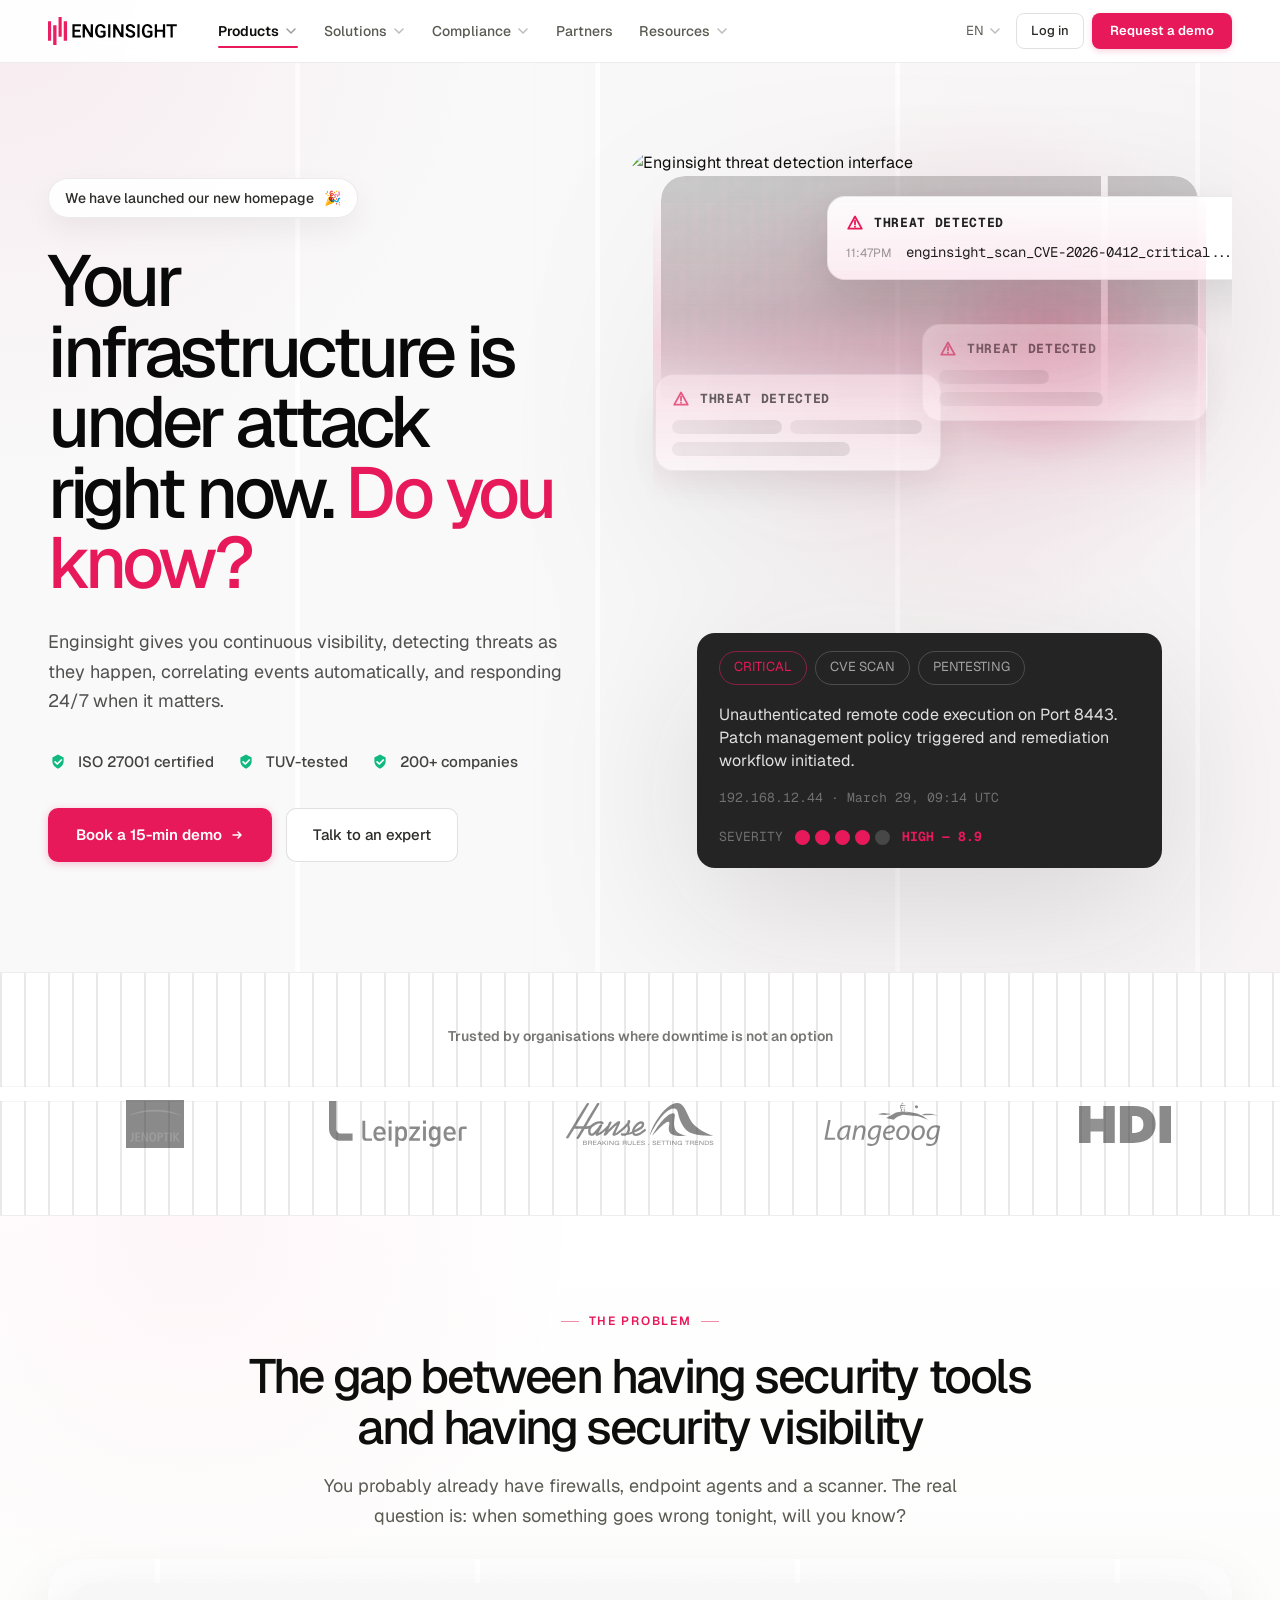
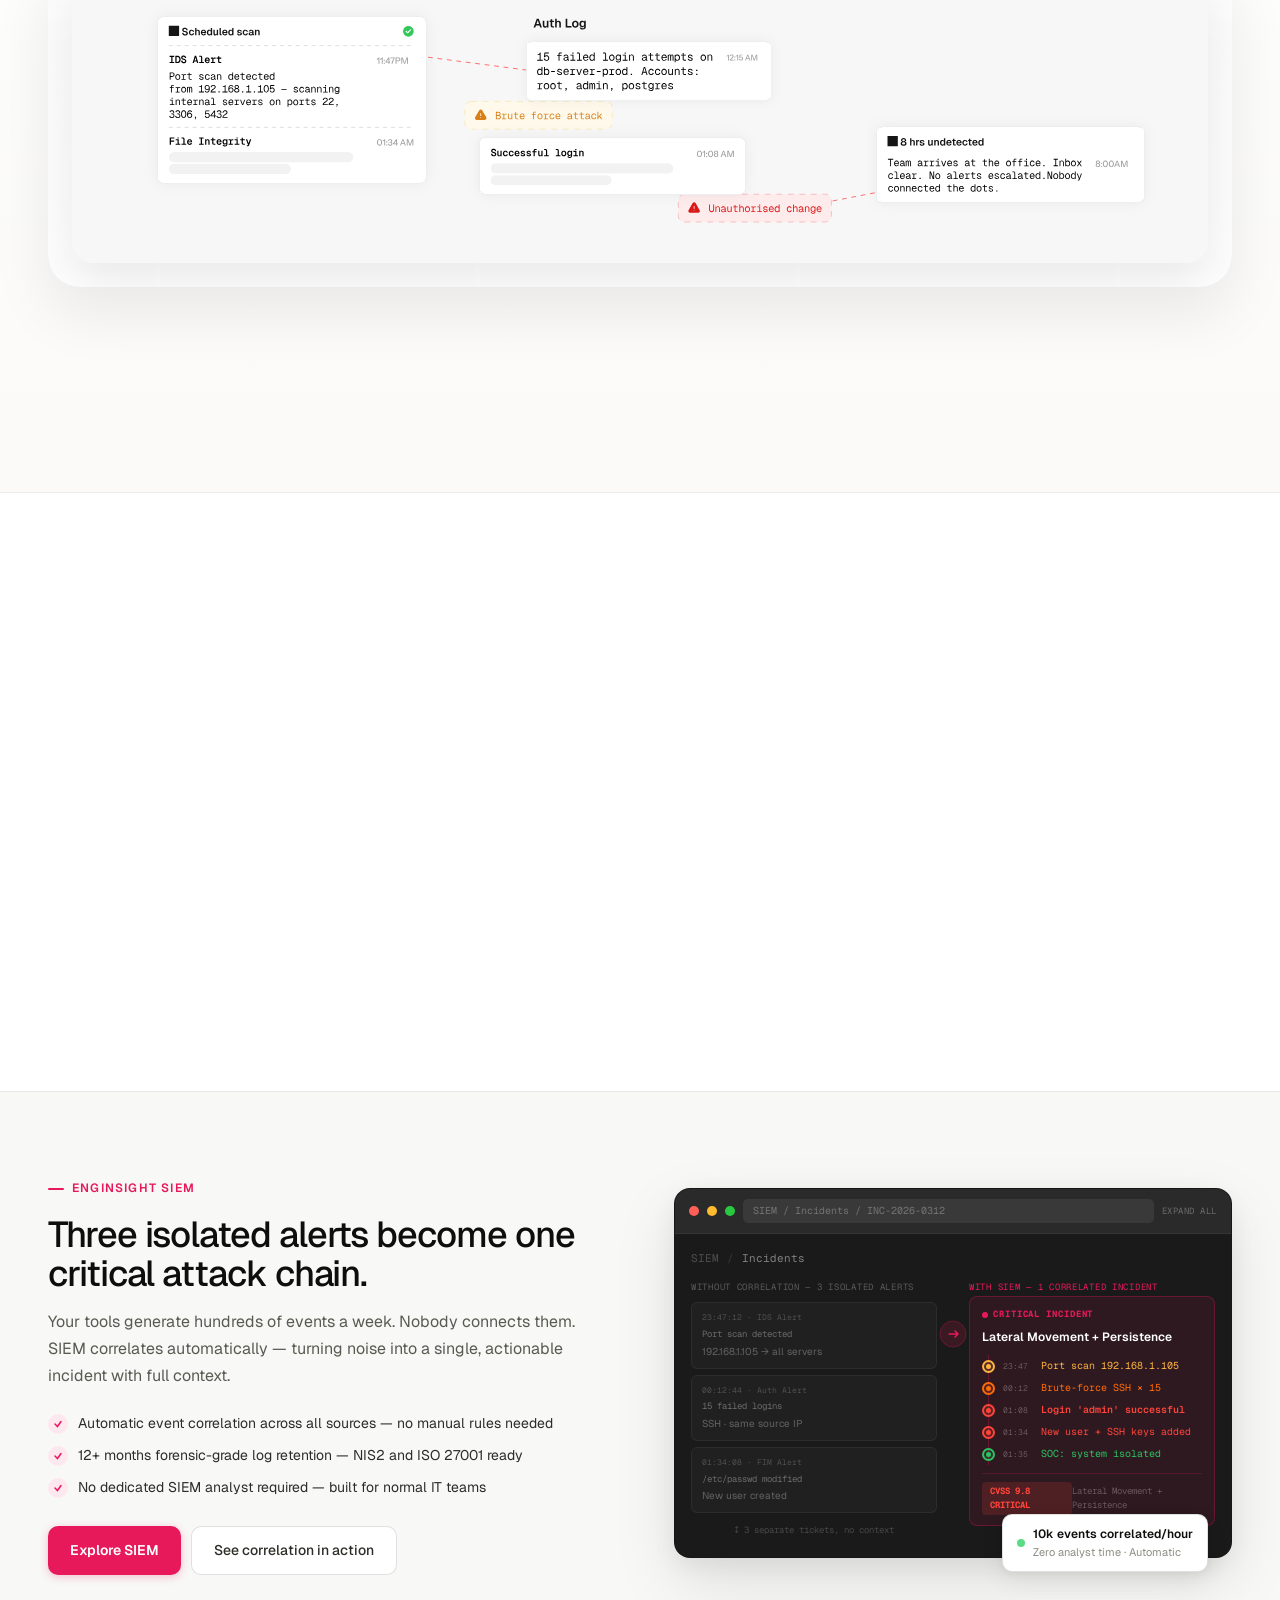
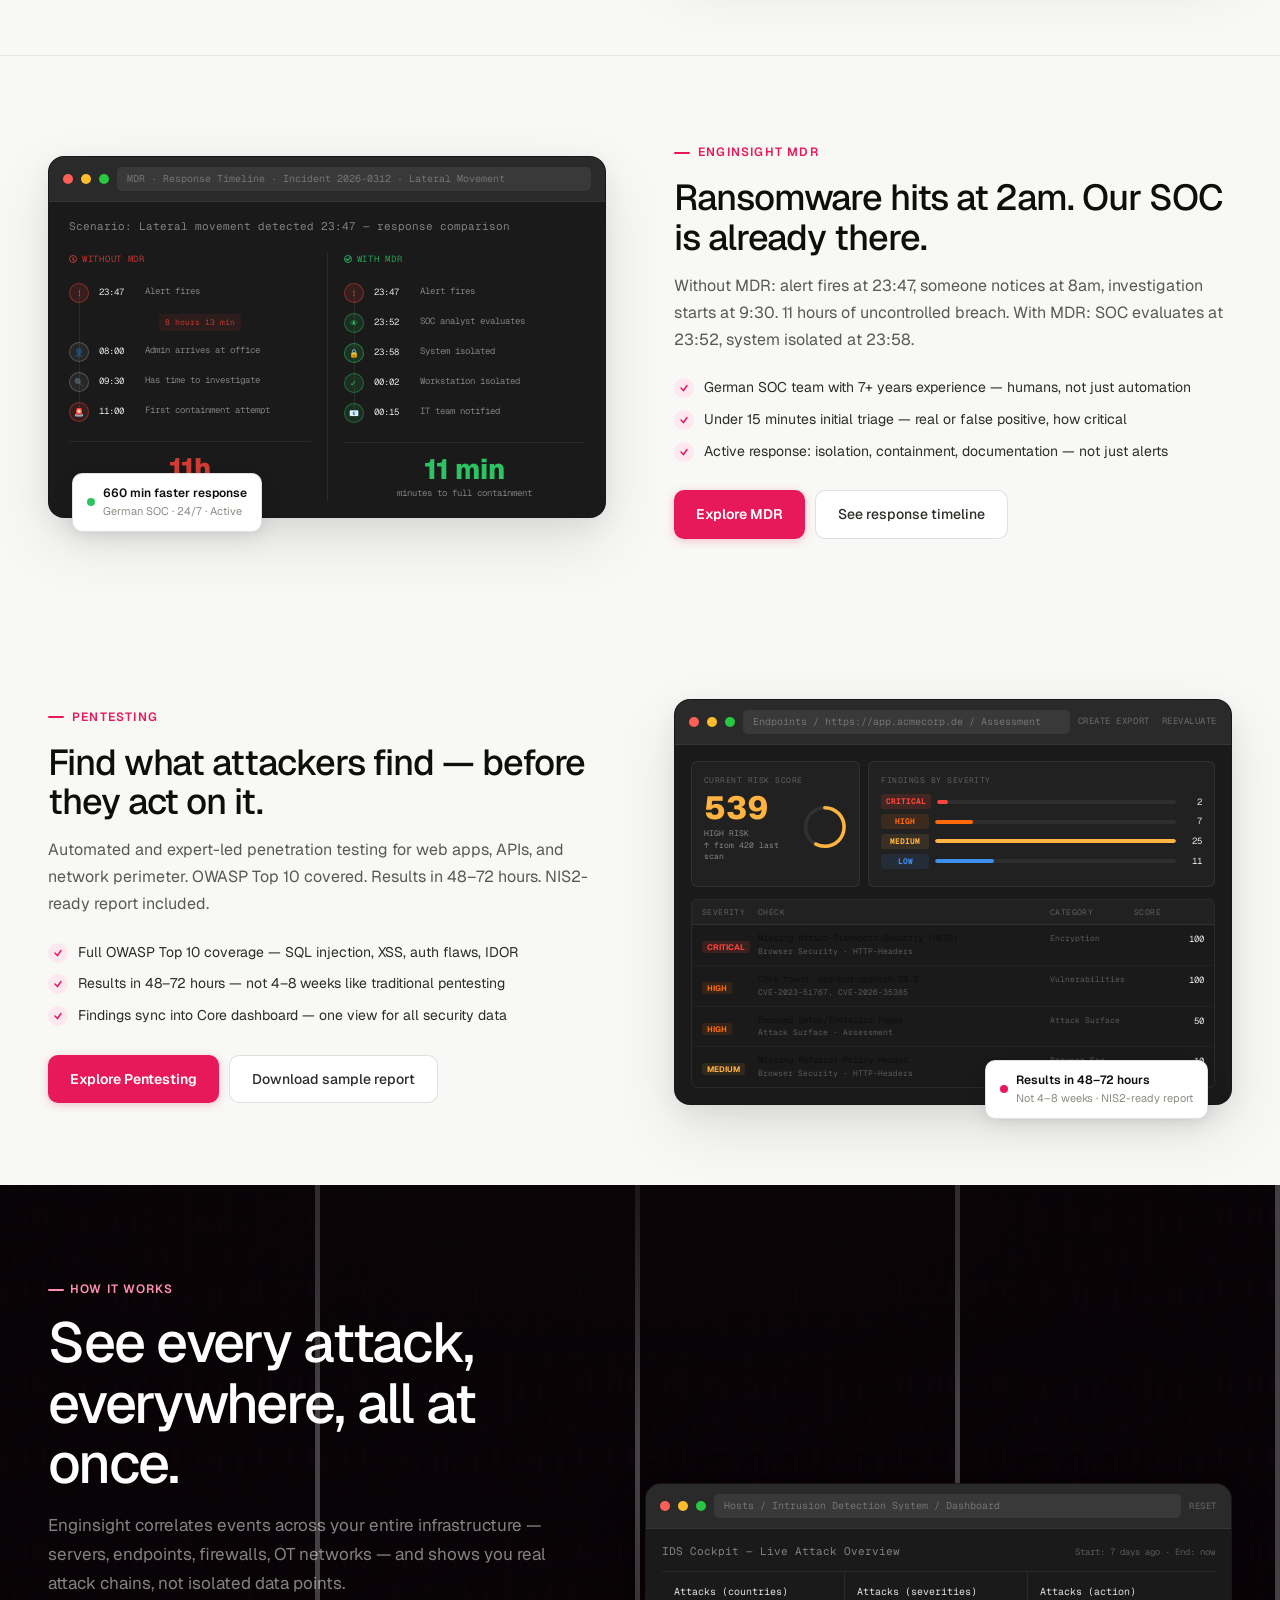
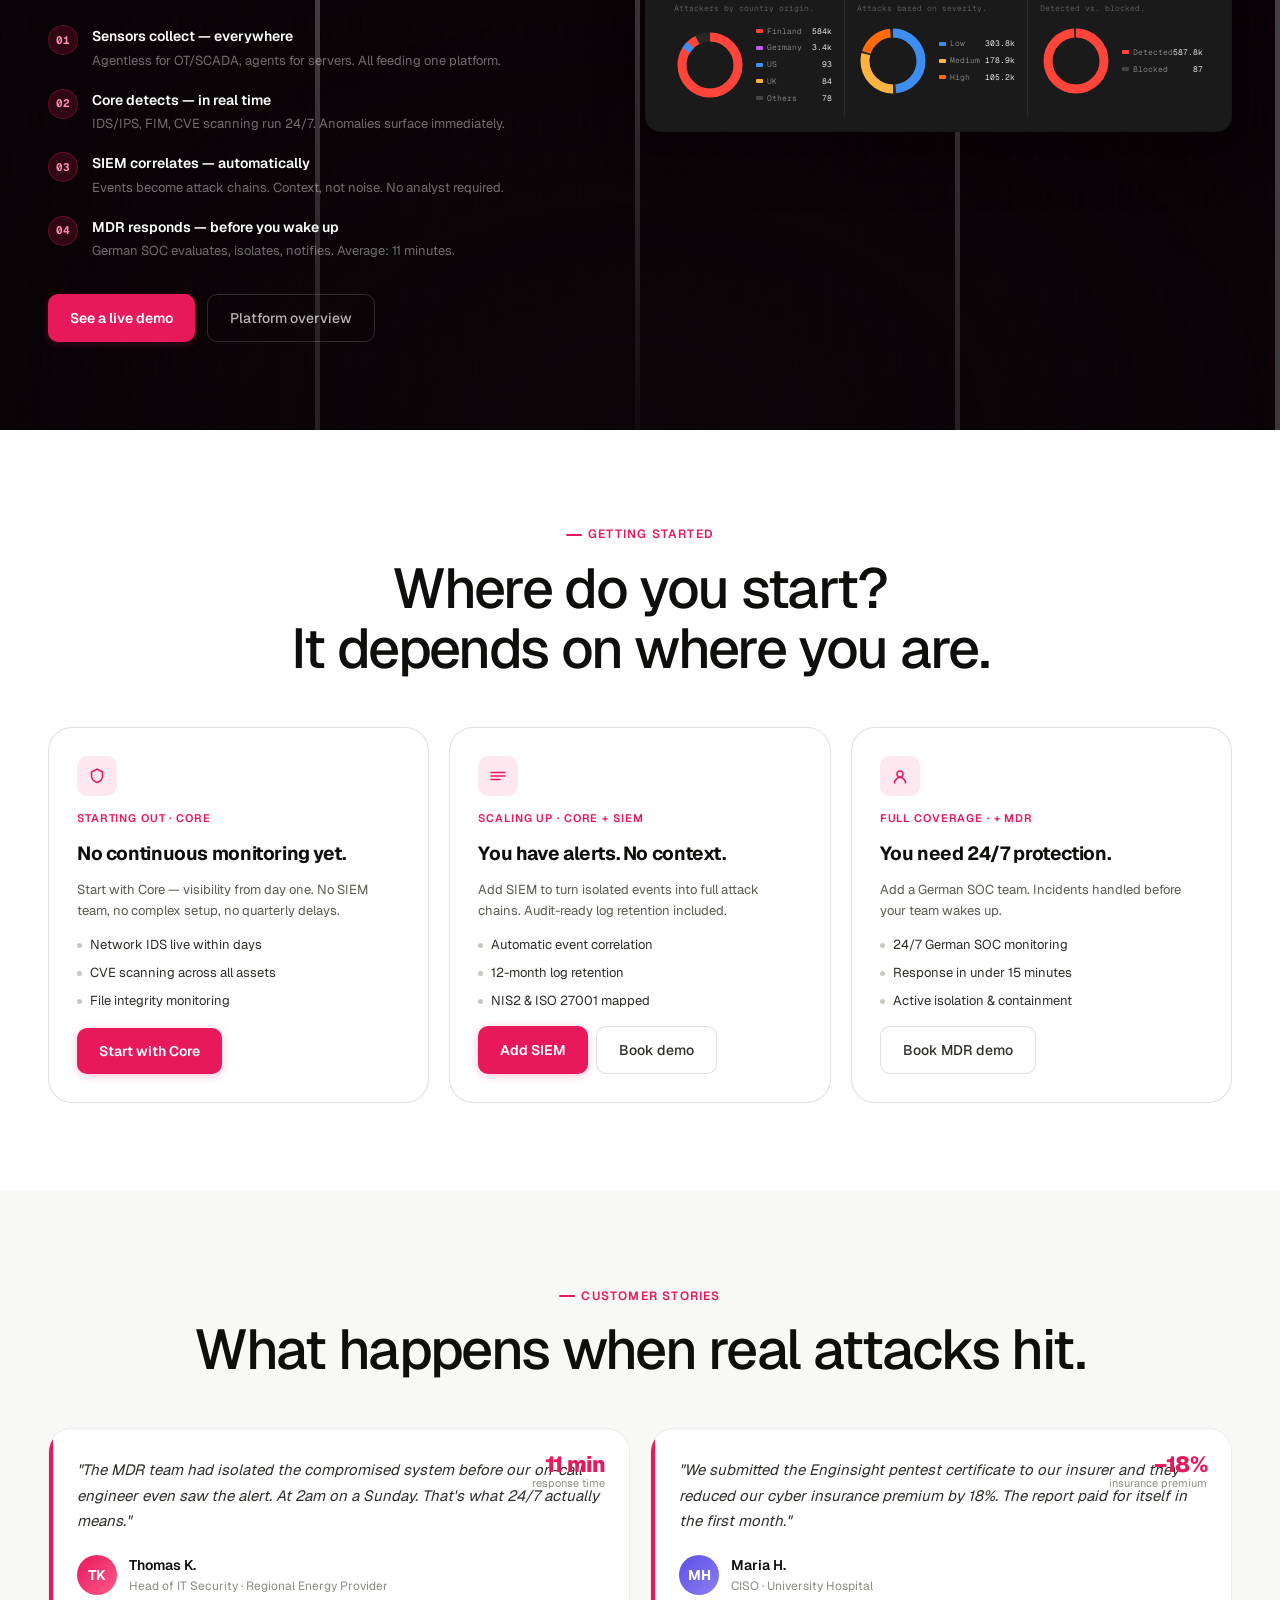
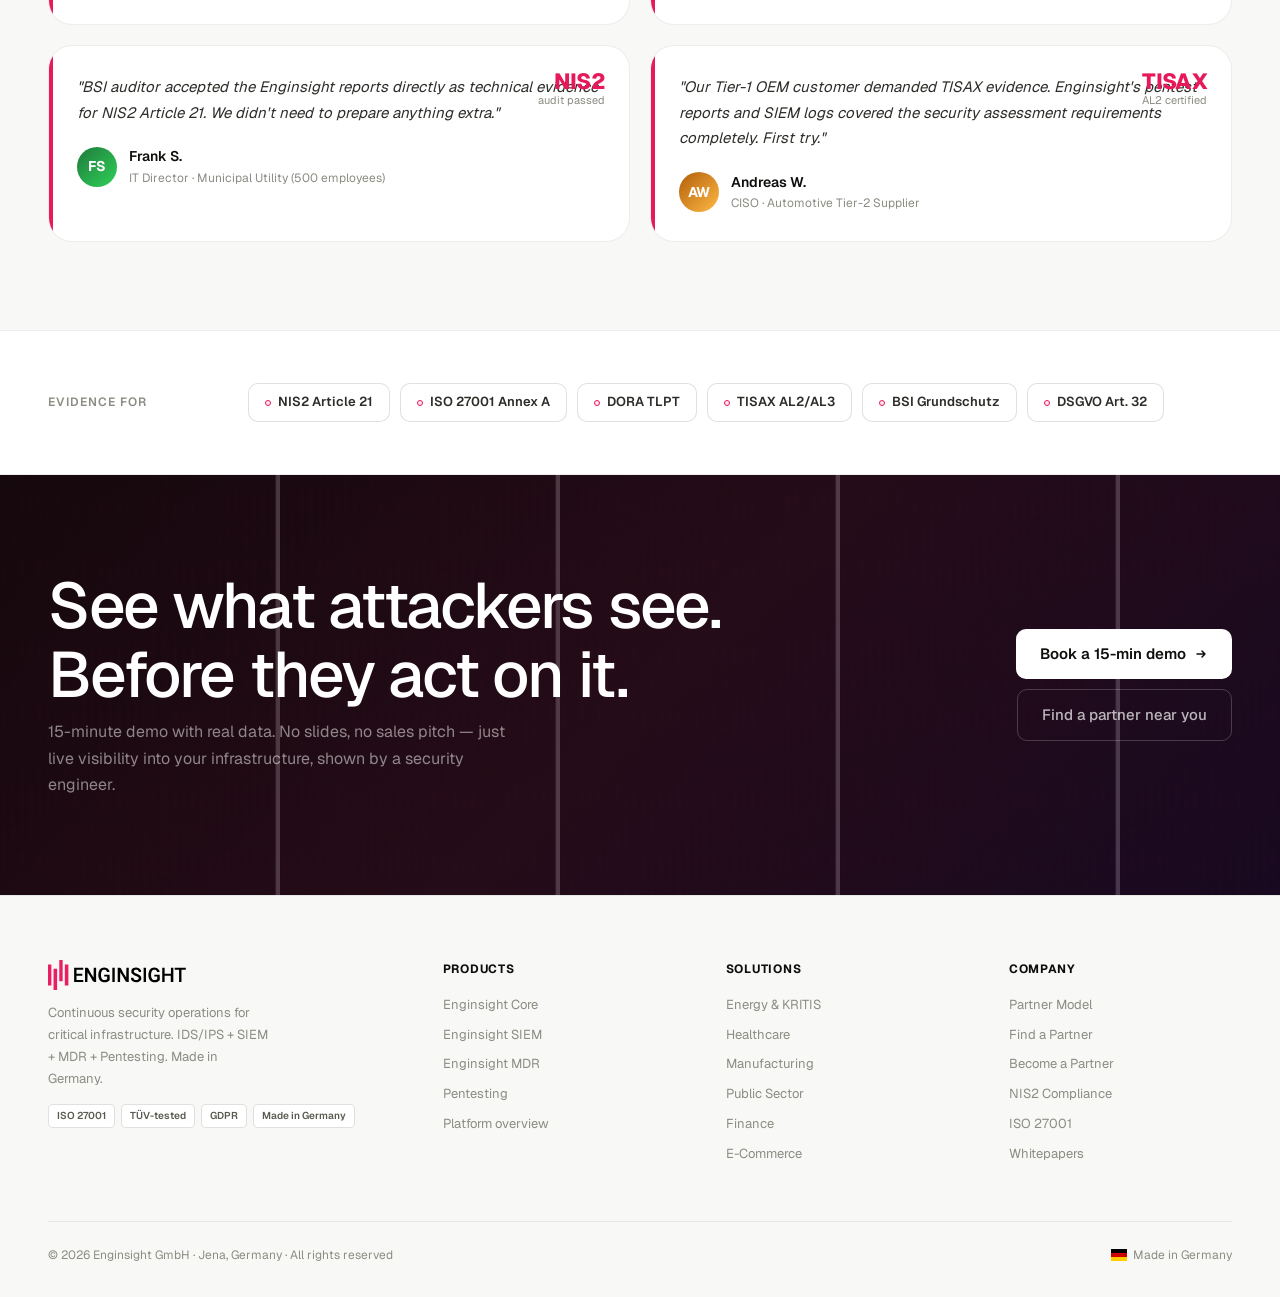
==== commit 93cc1cca: "Enginsight website fixes" ====
--- a/index.html
+++ b/index.html
@@ -7,7 +7,7 @@
 <meta name="description" content="Continuous security operations for critical infrastructure with Core, SIEM, MDR, and Pentesting in one platform.">
 <link rel="preconnect" href="https://fonts.googleapis.com">
 <link rel="preconnect" href="https://fonts.gstatic.com" crossorigin>
-<link href="https://fonts.googleapis.com/css2?family=Plus+Jakarta+Sans:wght@400;500;600;700;800&family=Inter:wght@300;400;500;600&display=swap" rel="stylesheet">
+<link href="https://fonts.googleapis.com/css2?family=Geist:wght@400;500;600;700;800&family=Geist+Mono:wght@400;500;700&display=swap" rel="stylesheet">
 <link rel="stylesheet" href="assets/css/site.css">
 <link rel="stylesheet" href="assets/css/home.css">
 </head>
@@ -85,190 +85,55 @@
   <div class="hero-grad"></div>
   <div class="hero-inner">
     <div class="hero-left reveal">
-      <div class="hero-badge"><div class="hero-badge-dot"></div><span class="hero-badge-text">Security Operations Platform · Made in Germany</span></div>
-      <h1 class="hero-h1">Your infrastructure<br>is under attack<br>right now.<br><span class="pink">Do you know?</span></h1>
-      <p class="hero-sub">Continuous threat detection, event correlation and 24/7 SOC response for critical infrastructure. Not alerts — answers.</p>
+      <div class="hero-kicker"><span>We have launched our new homepage</span><span aria-hidden="true">🎉</span></div>
+      <h1 class="hero-h1">Your infrastructure is under attack right now. <span class="pink">Do you know?</span></h1>
+      <p class="hero-sub">Enginsight gives you continuous visibility, detecting threats as they happen, correlating events automatically, and responding 24/7 when it matters.</p>
+      <div class="hero-trust">
+        <div class="hero-trust-item"><span class="hero-trust-icon" aria-hidden="true"><svg viewBox="0 0 16 16" fill="none"><path d="M8 2L12.5 4.3v3.2c0 2.7-2 4.8-4.5 5.8-2.5-1-4.5-3.1-4.5-5.8V4.3L8 2z" fill="currentColor"/><path d="M5.7 7.9 7.4 9.6 10.6 6.4" stroke="#fff" stroke-width="1.4" stroke-linecap="round" stroke-linejoin="round"/></svg></span>ISO 27001 certified</div>
+        <div class="hero-trust-item"><span class="hero-trust-icon" aria-hidden="true"><svg viewBox="0 0 16 16" fill="none"><path d="M8 2L12.5 4.3v3.2c0 2.7-2 4.8-4.5 5.8-2.5-1-4.5-3.1-4.5-5.8V4.3L8 2z" fill="currentColor"/><path d="M5.7 7.9 7.4 9.6 10.6 6.4" stroke="#fff" stroke-width="1.4" stroke-linecap="round" stroke-linejoin="round"/></svg></span>TUV-tested</div>
+        <div class="hero-trust-item"><span class="hero-trust-icon" aria-hidden="true"><svg viewBox="0 0 16 16" fill="none"><path d="M8 2L12.5 4.3v3.2c0 2.7-2 4.8-4.5 5.8-2.5-1-4.5-3.1-4.5-5.8V4.3L8 2z" fill="currentColor"/><path d="M5.7 7.9 7.4 9.6 10.6 6.4" stroke="#fff" stroke-width="1.4" stroke-linecap="round" stroke-linejoin="round"/></svg></span>200+ companies</div>
+      </div>
       <div class="hero-ctas">
         <a class="btn-pink lg" href="#">Book a 15-min demo <svg width="14" height="14" viewBox="0 0 14 14" fill="none"><path d="M3 7h8M8 4l3 3-3 3" stroke="currentColor" stroke-width="1.5" stroke-linecap="round" stroke-linejoin="round"/></svg></a>
         <a class="btn-outline lg" href="#">Talk to an expert</a>
       </div>
-      <div class="hero-stats">
-        <div><div class="hero-stat-num"><span class="js-count" data-target="200">0</span>+</div><div class="hero-stat-label">Companies protected</div></div>
-        <div><div class="hero-stat-num">&lt;<span class="js-count" data-target="15">0</span>min</div><div class="hero-stat-label">SOC response time</div></div>
-        <div><div class="hero-stat-num"><span class="js-count" data-target="4219">0</span>+</div><div class="hero-stat-label">CVEs detected weekly</div></div>
-      </div>
-    </div>
-
-    <!-- HERO RIGHT — V1: HOST DASHBOARD -->
+    </div>
+
     <div class="hero-right reveal reveal-delay-2">
-      <div class="float-card fc-alert">
-        <div class="fc-alert-tag">Threat detected</div>
-        <div class="fc-alert-title">Lateral movement via SMB 445 — 3 servers affected</div>
-        <div class="fc-alert-sub">23:47:12 · CVSS 9.8 · MDR responding</div>
-      </div>
-      <div class="browser-wrap">
-        <div class="browser-bar">
-          <div class="b-dot b-dot-r"></div><div class="b-dot b-dot-y"></div><div class="b-dot b-dot-g"></div>
-          <div class="b-url">app.enginsight.com · Hosts / srv-sftp-1</div>
-          <div class="b-actions"><span class="b-action">Restart</span><span class="b-action">Get Logs</span><span class="b-action">Export</span></div>
-        </div>
-        <!-- ██ HOST DASHBOARD VISUAL ██ -->
-        <div class="hd" id="vis-host">
-          <div class="hd-tabs">
-            <div class="hd-tab active">OVERVIEW</div>
-            <div class="hd-tab">APPLIED POLICIES</div>
-            <div class="hd-tab">EFFECTIVE SHIELD RULES</div>
-          </div>
-          <div class="hd-body">
-            <!-- Left: server panel -->
-            <div class="hd-server">
-              <div class="hd-server-header">
-                <div class="hd-server-dot"></div>
-                <div>
-                  <div class="hd-server-name">srv-sftp-1</div>
-                  <div class="hd-server-meta">Debian 11.11</div>
-                  <div class="hd-server-meta">Pulsar 6.8.22</div>
-                </div>
-              </div>
-              <!-- Arc gauges -->
-              <div class="hd-gauge-row">
-                <div class="hd-gauge">
-                  <div class="hd-gauge-label">CPU</div>
-                  <svg width="52" height="34" viewBox="0 0 52 34">
-                    <path d="M6 30 A20 20 0 0 1 46 30" stroke="rgba(255,255,255,0.08)" stroke-width="4.5" fill="none" stroke-linecap="round"/>
-                    <path class="gauge-arc" id="cpu-arc" d="M6 30 A20 20 0 0 1 46 30" stroke="#2DC262" stroke-width="4.5" fill="none" stroke-linecap="round" stroke-dasharray="0 62.8" style="transition:stroke-dasharray 1.2s ease"/>
-                    <text x="26" y="32" text-anchor="middle" font-size="9" fill="rgba(255,255,255,0.85)" font-family="Courier New">3%</text>
-                  </svg>
-                </div>
-                <div class="hd-gauge">
-                  <div class="hd-gauge-label">RAM</div>
-                  <svg width="52" height="34" viewBox="0 0 52 34">
-                    <path d="M6 30 A20 20 0 0 1 46 30" stroke="rgba(255,255,255,0.08)" stroke-width="4.5" fill="none" stroke-linecap="round"/>
-                    <path class="gauge-arc" id="ram-arc" d="M6 30 A20 20 0 0 1 46 30" stroke="#2DC262" stroke-width="4.5" fill="none" stroke-linecap="round" stroke-dasharray="0 62.8" style="transition:stroke-dasharray 1.4s ease 0.2s"/>
-                    <text x="26" y="32" text-anchor="middle" font-size="9" fill="rgba(255,255,255,0.85)" font-family="Courier New">16%</text>
-                  </svg>
-                </div>
-                <div class="hd-gauge">
-                  <div class="hd-gauge-label">SWAP</div>
-                  <svg width="52" height="34" viewBox="0 0 52 34">
-                    <path d="M6 30 A20 20 0 0 1 46 30" stroke="rgba(255,255,255,0.08)" stroke-width="4.5" fill="none" stroke-linecap="round"/>
-                    <path class="gauge-arc" id="swap-arc" d="M6 30 A20 20 0 0 1 46 30" stroke="#5AC8FA" stroke-width="4.5" fill="none" stroke-linecap="round" stroke-dasharray="0 62.8" style="transition:stroke-dasharray 1.6s ease 0.4s"/>
-                    <text x="26" y="32" text-anchor="middle" font-size="9" fill="rgba(255,255,255,0.85)" font-family="Courier New">0%</text>
-                  </svg>
-                </div>
-              </div>
-              <!-- Network sparkline -->
-              <div class="hd-net">
-                <div class="hd-net-label">
-                  <span>NETWORK IN</span><span>OUT</span>
-                </div>
-                <div class="hd-net-vals"><span>1KB/s</span><span>2KB/s</span></div>
-                <svg width="100%" height="36" viewBox="0 0 160 36" preserveAspectRatio="none">
-                  <defs>
-                    <linearGradient id="sparkGrad" x1="0" y1="0" x2="0" y2="1">
-                      <stop offset="0%" stop-color="#2DC262" stop-opacity=".3"/>
-                      <stop offset="100%" stop-color="#2DC262" stop-opacity="0"/>
-                    </linearGradient>
-                  </defs>
-                  <path d="M0 28 C10 28 15 27 20 26 C25 25 30 28 40 26 C50 24 55 20 65 18 C70 16 75 22 85 24 C95 26 105 27 115 26 C130 25 140 27 160 27 L160 36 L0 36 Z" fill="url(#sparkGrad)"/>
-                  <path d="M0 28 C10 28 15 27 20 26 C25 25 30 28 40 26 C50 24 55 20 65 18 C70 16 75 22 85 24 C95 26 105 27 115 26 C130 25 140 27 160 27" stroke="#2DC262" stroke-width="1.5" fill="none"/>
-                  <!-- Axis lines -->
-                  <line x1="0" y1="36" x2="160" y2="36" stroke="rgba(255,255,255,0.05)" stroke-width="1"/>
-                  <text x="0" y="8" font-size="7" fill="rgba(255,255,255,0.25)" font-family="Courier New">29KB</text>
-                  <text x="0" y="34" font-size="7" fill="rgba(255,255,255,0.25)" font-family="Courier New">29KB</text>
-                </svg>
-              </div>
-            </div>
-
-            <!-- Center: Vulnerability donut -->
-            <div class="hd-vuln">
-              <div class="hd-panel-title">Vulnerabilities <span class="hd-panel-link">GOTO MANAGEMENT VIEW</span></div>
-              <div class="hd-vuln-area">
-                <div class="hd-donut-wrap">
-                  <svg width="100" height="100" viewBox="0 0 100 100">
-                    <!-- Multi-segment donut: circumference for r=38 = 238.76 -->
-                    <!-- Segments: openssl 34.3%, busybox 15.5%, rsync 14%, python 12.3%, curl 7.7%, dpkg 7.7%, rest 8.5% -->
-                    <circle cx="50" cy="50" r="38" fill="none" stroke="rgba(255,255,255,0.06)" stroke-width="10"/>
-                    <!-- openssl 34.3% = 81.9, offset=-90 -->
-                    <circle class="donut-seg" cx="50" cy="50" r="38" fill="none" stroke="#FF453A" stroke-width="10" stroke-dasharray="0 238.76" stroke-linecap="butt" transform="rotate(-90 50 50)" style="transition:stroke-dasharray 1s ease"/>
-                    <!-- busybox 15.5% = 37.0, offset=33.4 -->
-                    <circle class="donut-seg" cx="50" cy="50" r="38" fill="none" stroke="#3D8EF0" stroke-width="10" stroke-dasharray="0 238.76" stroke-linecap="butt" transform="rotate(33.4 50 50)" style="transition:stroke-dasharray 1s ease 0.1s"/>
-                    <!-- rsync 14.0% = 33.4, offset=89.1 -->
-                    <circle class="donut-seg" cx="50" cy="50" r="38" fill="none" stroke="#5AC8FA" stroke-width="10" stroke-dasharray="0 238.76" stroke-linecap="butt" transform="rotate(89.1 50 50)" style="transition:stroke-dasharray 1s ease 0.2s"/>
-                    <!-- python 12.3% = 29.4, offset=139.4 -->
-                    <circle class="donut-seg" cx="50" cy="50" r="38" fill="none" stroke="#BF5AF2" stroke-width="10" stroke-dasharray="0 238.76" stroke-linecap="butt" transform="rotate(139.4 50 50)" style="transition:stroke-dasharray 1s ease 0.3s"/>
-                    <!-- curl 7.7% = 18.4, offset=183.6 -->
-                    <circle class="donut-seg" cx="50" cy="50" r="38" fill="none" stroke="#2DC262" stroke-width="10" stroke-dasharray="0 238.76" stroke-linecap="butt" transform="rotate(183.6 50 50)" style="transition:stroke-dasharray 1s ease 0.4s"/>
-                    <!-- dpkg 7.7% = 18.4, offset=211.2 -->
-                    <circle class="donut-seg" cx="50" cy="50" r="38" fill="none" stroke="#A4D65E" stroke-width="10" stroke-dasharray="0 238.76" stroke-linecap="butt" transform="rotate(211.2 50 50)" style="transition:stroke-dasharray 1s ease 0.5s"/>
-                    <!-- rest 8.5% = 20.3, offset=239.0 (gap) -->
-                    <circle class="donut-seg" cx="50" cy="50" r="38" fill="none" stroke="#666" stroke-width="10" stroke-dasharray="0 238.76" stroke-linecap="butt" transform="rotate(239.0 50 50)" style="transition:stroke-dasharray 1s ease 0.6s"/>
-                  </svg>
-                  <div class="hd-donut-center">
-                    <div class="hd-donut-total" id="vuln-total">0</div>
-                    <div class="hd-donut-sub">total</div>
-                  </div>
-                </div>
-                <div class="hd-legend">
-                  <div class="hd-legend-item"><div class="hd-legend-dot" style="background:#FF453A"></div><span class="hd-legend-name">openssl</span><span class="hd-legend-count">223</span></div>
-                  <div class="hd-legend-item"><div class="hd-legend-dot" style="background:#3D8EF0"></div><span class="hd-legend-name">busybox</span><span class="hd-legend-count">101</span></div>
-                  <div class="hd-legend-item"><div class="hd-legend-dot" style="background:#5AC8FA"></div><span class="hd-legend-name">rsync</span><span class="hd-legend-count">91</span></div>
-                  <div class="hd-legend-item"><div class="hd-legend-dot" style="background:#BF5AF2"></div><span class="hd-legend-name">python3.9</span><span class="hd-legend-count">80</span></div>
-                  <div class="hd-legend-item"><div class="hd-legend-dot" style="background:#2DC262"></div><span class="hd-legend-name">curl</span><span class="hd-legend-count">50</span></div>
-                  <div class="hd-legend-item"><div class="hd-legend-dot" style="background:#A4D65E"></div><span class="hd-legend-name">dpkg</span><span class="hd-legend-count">50</span></div>
-                  <div class="hd-legend-item"><div class="hd-legend-dot" style="background:#666"></div><span class="hd-legend-name">systemd</span><span class="hd-legend-count">21</span></div>
-                  <div class="hd-legend-item"><div class="hd-legend-dot" style="background:#555"></div><span class="hd-legend-name">openssh</span><span class="hd-legend-count">13</span></div>
-                </div>
-              </div>
-            </div>
-
-            <!-- Right: hardening + IDS -->
-            <div class="hd-right">
-              <div class="hd-hardening">
-                <div class="hd-panel-title">Automatic System Hardening <span class="hd-panel-link">VIEW</span></div>
-                <div class="hd-bar-row">
-                  <span class="hd-bar-label">Debian 12</span>
-                  <span class="hd-bar-score">950</span>
-                  <div class="hd-bar-track"><div class="hd-bar-fill" id="bar-debian" style="width:0%;background:linear-gradient(90deg,#FF453A,#FF9F0A,#BF5AF2)"></div></div>
-                </div>
-                <div class="hd-bar-row">
-                  <span class="hd-bar-label">Ubuntu 24.04</span>
-                  <span class="hd-bar-score">950</span>
-                  <div class="hd-bar-track"><div class="hd-bar-fill" id="bar-ubuntu" style="width:0%;background:linear-gradient(90deg,#BF5AF2,#5AC8FA)"></div></div>
-                </div>
-                <div style="height:8px"></div>
-                <div class="hd-panel-title">Organizational hardening</div>
-                <div style="font-size:9px;color:var(--app-sub);display:flex;align-items:center;gap:5px;margin-top:4px">
-                  <svg width="12" height="12" viewBox="0 0 12 12" fill="none"><circle cx="6" cy="6" r="5" stroke="#2DC262" stroke-width="1.5"/><path d="M3.5 6l1.5 1.5L8.5 4" stroke="#2DC262" stroke-width="1.5" stroke-linecap="round"/></svg>
-                  We could not find anything
-                </div>
-              </div>
-              <div class="hd-ids-mini" style="margin-top:12px">
-                <div class="hd-panel-title">Intrusion Detection System <span class="hd-panel-link">VIEW</span></div>
-                <div class="hd-ids-donut-row">
-                  <svg width="64" height="64" viewBox="0 0 64 64">
-                    <circle cx="32" cy="32" r="24" fill="none" stroke="rgba(255,255,255,0.06)" stroke-width="8"/>
-                    <!-- SSH bruteforce 64% = 96.5 of 150.8 -->
-                    <circle class="ids-donut-seg" cx="32" cy="32" r="24" fill="none" stroke="#FF453A" stroke-width="8" stroke-dasharray="0 150.8" stroke-linecap="butt" transform="rotate(-90 32 32)" style="transition:stroke-dasharray 1s ease 0.8s"/>
-                    <!-- port scan 27% = 40.7 -->
-                    <circle class="ids-donut-seg" cx="32" cy="32" r="24" fill="none" stroke="#BF5AF2" stroke-width="8" stroke-dasharray="0 150.8" stroke-linecap="butt" transform="rotate(140.5 32 32)" style="transition:stroke-dasharray 1s ease 0.9s"/>
-                    <!-- SYN 9% = 13.6 -->
-                    <circle class="ids-donut-seg" cx="32" cy="32" r="24" fill="none" stroke="#8B5CF6" stroke-width="8" stroke-dasharray="0 150.8" stroke-linecap="butt" transform="rotate(237.8 32 32)" style="transition:stroke-dasharray 1s ease 1s"/>
-                  </svg>
-                  <div class="hd-ids-legend">
-                    <div class="hd-ids-legend-item"><div class="hd-ids-legend-dot" style="background:#FF453A"></div>SSH bruteforce &nbsp;7</div>
-                    <div class="hd-ids-legend-item"><div class="hd-ids-legend-dot" style="background:#BF5AF2"></div>TCP port scan &nbsp;&nbsp;3</div>
-                    <div class="hd-ids-legend-item"><div class="hd-ids-legend-dot" style="background:#8B5CF6"></div>SYN flooding &nbsp;&nbsp;1</div>
-                  </div>
-                </div>
-              </div>
-            </div>
-          </div>
-        </div>
-      </div>
-      <div class="float-card fc-resp">
-        <div class="fc-resp-icon"><svg width="16" height="16" viewBox="0 0 16 16" fill="none"><path d="M2.5 8.5L6 12l7.5-8" stroke="#2DC262" stroke-width="2" stroke-linecap="round" stroke-linejoin="round"/></svg></div>
-        <div><div class="fc-resp-label">SOC responded in</div><div class="fc-resp-val">11 minutes</div></div>
+      <div class="hero-stage" id="vis-hero">
+        <div class="hero-stage-glow"></div>
+        <div class="hero-stage-top hero-stage-card">
+          <div class="hero-stage-card-title"><span class="hero-stage-alert-icon" aria-hidden="true"><svg viewBox="0 0 16 16" fill="none"><path d="M8 2.2 14 13H2L8 2.2Z" stroke="currentColor" stroke-width="1.6" stroke-linejoin="round"/><path d="M8 6v3.3" stroke="currentColor" stroke-width="1.6" stroke-linecap="round"/><circle cx="8" cy="11.4" r=".9" fill="currentColor"/></svg></span>THREAT DETECTED</div>
+          <div class="hero-stage-card-row"><span class="hero-stage-time">11:47PM</span><span class="hero-stage-log">enginsight_scan_CVE-2026-0412_critical...</span></div>
+        </div>
+
+        <div class="hero-stage-card hero-stage-ghost hero-stage-ghost-left">
+          <div class="hero-stage-card-title"><span class="hero-stage-alert-icon" aria-hidden="true"><svg viewBox="0 0 16 16" fill="none"><path d="M8 2.2 14 13H2L8 2.2Z" stroke="currentColor" stroke-width="1.6" stroke-linejoin="round"/><path d="M8 6v3.3" stroke="currentColor" stroke-width="1.6" stroke-linecap="round"/><circle cx="8" cy="11.4" r=".9" fill="currentColor"/></svg></span>THREAT DETECTED</div>
+          <div class="hero-stage-skeleton"><span></span><span></span><span></span></div>
+        </div>
+
+        <div class="hero-stage-card hero-stage-ghost hero-stage-ghost-right">
+          <div class="hero-stage-card-title"><span class="hero-stage-alert-icon" aria-hidden="true"><svg viewBox="0 0 16 16" fill="none"><path d="M8 2.2 14 13H2L8 2.2Z" stroke="currentColor" stroke-width="1.6" stroke-linejoin="round"/><path d="M8 6v3.3" stroke="currentColor" stroke-width="1.6" stroke-linecap="round"/><circle cx="8" cy="11.4" r=".9" fill="currentColor"/></svg></span>THREAT DETECTED</div>
+          <div class="hero-stage-skeleton"><span></span><span></span></div>
+        </div>
+
+        <img class="hero-stage-art" src="assets/images/hero-section.svg" alt="Enginsight threat detection interface">
+        <div class="hero-stage-pattern" aria-hidden="true"></div>
+
+        <div class="hero-stage-panel hero-stage-bar">
+          <div class="hero-stage-bars" aria-hidden="true"><span></span><span></span><span></span><span></span><span></span><span></span></div>
+          <div class="hero-stage-bar-copy"><strong>4,219</strong> vulnerabilities found</div>
+          <div class="hero-stage-bar-links">Export&nbsp;&nbsp;&nbsp;API Call&nbsp;&nbsp;&nbsp;CSV/XLS</div>
+        </div>
+
+        <div class="hero-stage-panel hero-stage-incident">
+          <div class="hero-stage-tags"><span class="hero-stage-tag active">CRITICAL</span><span class="hero-stage-tag">CVE SCAN</span><span class="hero-stage-tag">PENTESTING</span></div>
+          <p class="hero-stage-incident-copy">Unauthenticated remote code execution on Port 8443. Patch management policy triggered and remediation workflow initiated.</p>
+          <div class="hero-stage-incident-meta">192.168.12.44 · March 29, 09:14 UTC</div>
+          <div class="hero-stage-severity"><span>SEVERITY</span><div class="hero-stage-severity-dots" aria-hidden="true"><i></i><i></i><i></i><i></i><i class="muted"></i></div><strong>HIGH — 8.9</strong></div>
+        </div>
+
+        <div class="hero-stage-scanline" aria-hidden="true"></div>
       </div>
     </div>
   </div>
@@ -277,23 +142,46 @@
 <!-- LOGOS -->
 <div class="logos-strip">
   <div class="logos-inner">
-    <span class="logos-label">Trusted by critical infrastructure operators</span>
+    <span class="logos-label">Trusted by organisations where downtime is not an option</span>
     <div class="logos-list">
-      <span class="logo-name">Stadtwerke</span><span class="logo-name">Uniklinikum</span>
-      <span class="logo-name">AutoSupplier AG</span><span class="logo-name" style="font-size:22px">HDI</span>
-      <span class="logo-name">Logistik GmbH</span>
-    </div>
-  </div>
-</div>
-
-<!-- STATS -->
-<section class="stats-section">
-  <div class="container">
-    <div class="stats-grid reveal">
-      <div class="stat-item"><div class="stat-num"><span class="js-count" data-target="587">0</span><span class="accent">k</span></div><div class="stat-label">Attacks detected<br>last 7 days across customers</div></div>
-      <div class="stat-item"><div class="stat-num"><span class="js-count" data-target="99">0</span><span class="accent">%</span></div><div class="stat-label">Uptime for MDR<br>monitoring service</div></div>
-      <div class="stat-item"><div class="stat-num">&lt;<span class="js-count" data-target="15">0</span><span style="font-size:28px">min</span></div><div class="stat-label">Average SOC<br>response time</div></div>
-      <div class="stat-item"><div class="stat-num"><span class="js-count" data-target="12">0</span><span style="font-size:28px">mo</span></div><div class="stat-label">Forensic log<br>retention — audit-ready</div></div>
+      <div class="logo-item">
+        <img class="logo-image" src="assets/images/Companies/Home/Jenoptik-Logo_(Blue)%201.svg" alt="Jenoptik">
+      </div>
+      <div class="logo-item">
+        <img class="logo-image" src="assets/images/Companies/Home/Leipziger.svg" alt="Leipziger">
+      </div>
+      <div class="logo-item">
+        <img class="logo-image" src="assets/images/Companies/Home/Hanse.svg" alt="Hanse">
+      </div>
+      <div class="logo-item">
+        <img class="logo-image" src="assets/images/Companies/Home/langeoog.svg" alt="Langeoog">
+      </div>
+      <div class="logo-item logo-item-strong">
+        <img class="logo-image" src="assets/images/Companies/Home/HDI.svg" alt="HDI">
+      </div>
+    </div>
+  </div>
+</div>
+
+<!-- PROBLEM -->
+<section class="problem-section">
+  <div class="problem-shell reveal">
+    <div class="problem-head">
+      <div class="problem-eyebrow"><span></span>The Problem<span></span></div>
+      <h2 class="problem-title">The gap between having security tools and having security visibility</h2>
+      <p class="problem-sub">You probably already have firewalls, endpoint agents and a scanner. The real question is: when something goes wrong tonight, will you know?</p>
+    </div>
+  </div>
+
+  <div class="problem-shell problem-shell-tight reveal reveal-delay-1">
+    <div class="problem-story">
+      <img class="problem-visual" src="assets/images/Problem.svg" alt="Diagram showing isolated alerts across security tools and the visibility gap they create">
+    </div>
+  </div>
+
+  <div class="problem-shell reveal reveal-delay-2">
+    <div class="problem-summary">
+      Six isolated alerts. No one connects the port scan to the failed logins to the file modification to the new account. Three tools, three inboxes, three siloes — and at 2am, nobody's watching any of them.
     </div>
   </div>
 </section>
--- a/assets/css/site.css
+++ b/assets/css/site.css
@@ -30,10 +30,10 @@
   --app-purple: #BF5AF2;
   --app-teal: #5AC8FA;
   --app-lime: #A4D65E;
-  --font-display: "Plus Jakarta Sans", sans-serif;
-  --font-body: "Inter", sans-serif;
-  --font-mono: "Courier New", monospace;
-  --max-w: 1200px;
+  --font-display: "Geist", -apple-system, BlinkMacSystemFont, "Segoe UI", sans-serif;
+  --font-body: "Geist", -apple-system, BlinkMacSystemFont, "Segoe UI", sans-serif;
+  --font-mono: "Geist Mono", "SFMono-Regular", Consolas, monospace;
+  --max-w: 1440px;
   --radius: 10px;
   --radius-lg: 16px;
   --radius-xl: 24px;
@@ -88,8 +88,8 @@
 
 .section-h2 {
   font-family: var(--font-display);
-  font-size: clamp(28px, 3.5vw, 48px);
-  font-weight: 800;
+  font-size: 56px;
+  font-weight: 500;
   line-height: 1.08;
   letter-spacing: -0.03em;
   margin-bottom: 16px;
@@ -407,7 +407,14 @@
 .eng-dd-icon.teal { background: #E8F6F4; }
 .eng-dd-icon.gray { background: var(--gray-1); }
 
-.eng-dd-text { flex: 1; min-width: 0; }
+.eng-dd-text {
+  flex: 1;
+  min-width: 0;
+  display: flex;
+  flex-direction: column;
+  align-items: flex-start;
+  text-align: left;
+}
 
 .eng-dd-title {
   font-size: 14px;
@@ -528,8 +535,8 @@
 
 .feat-h3 {
   font-family: var(--font-display);
-  font-size: clamp(22px, 2.5vw, 34px);
-  font-weight: 800;
+  font-size: 36px;
+  font-weight: 500;
   line-height: 1.1;
   letter-spacing: -0.03em;
   margin-bottom: 14px;
@@ -751,8 +758,8 @@
 
 .cta-h2 {
   font-family: var(--font-display);
-  font-size: clamp(26px, 3vw, 44px);
-  font-weight: 800;
+  font-size: 64px;
+  font-weight: 500;
   line-height: 1.08;
   letter-spacing: -0.03em;
   color: #fff;
--- a/assets/css/home.css
+++ b/assets/css/home.css
@@ -1,6 +1,8 @@
 .hero {
   padding-top: 62px;
-  background: var(--white);
+  background:
+    radial-gradient(circle at top left, rgba(233, 30, 99, 0.06), transparent 30%),
+    linear-gradient(180deg, #fff 0%, #fff 100%);
   overflow: hidden;
   position: relative;
 }
@@ -12,8 +14,8 @@
   pointer-events: none;
   background-image: url("../images/pattern.png");
   background-repeat: repeat;
-  background-size: 280px auto;
-  opacity: 0.035;
+  background-size: 300px auto;
+  opacity: 0.022;
 }
 
 .hero-grad {
@@ -21,7 +23,9 @@
   inset: 0;
   z-index: 1;
   pointer-events: none;
-  background: radial-gradient(ellipse 55% 70% at 70% 50%, rgba(232, 25, 90, 0.04) 0%, transparent 70%);
+  background:
+    radial-gradient(circle at 76% 38%, rgba(233, 30, 99, 0.09), transparent 24%),
+    linear-gradient(90deg, rgba(255, 255, 255, 0) 35%, rgba(233, 30, 99, 0.02) 100%);
 }
 
 .hero-inner {
@@ -29,149 +33,673 @@
   z-index: 2;
   max-width: var(--max-w);
   margin: 0 auto;
-  padding: 72px 48px;
+  padding: 78px 48px 72px;
   display: grid;
-  grid-template-columns: 1fr 1.1fr;
-  gap: 52px;
+  grid-template-columns: minmax(0, 0.92fr) minmax(0, 1.08fr);
+  gap: 64px;
   align-items: center;
   min-height: calc(100vh - 62px);
 }
 
-.hero-badge {
+.hero-left {
+  max-width: 620px;
+}
+
+.hero-kicker {
   display: inline-flex;
   align-items: center;
-  gap: 8px;
-  background: var(--pink-light);
-  border: 1px solid rgba(232, 25, 90, 0.2);
-  padding: 5px 12px 5px 8px;
-  border-radius: 100px;
-  margin-bottom: 24px;
-}
-
-.hero-badge-dot {
-  width: 6px;
-  height: 6px;
-  border-radius: 50%;
-  background: var(--pink);
-  animation: pulse 2s ease-in-out infinite;
-}
-
-@keyframes pulse {
-  0%, 100% { opacity: 1; transform: scale(1); }
-  50% { opacity: 0.5; transform: scale(0.8); }
-}
-
-.hero-badge-text {
-  font-size: 12px;
-  font-weight: 600;
-  color: var(--pink);
-  letter-spacing: 0.04em;
+  gap: 10px;
+  min-height: 40px;
+  padding: 8px 16px;
+  border-radius: 999px;
+  background: rgba(255, 255, 255, 0.92);
+  border: 1px solid rgba(17, 17, 16, 0.08);
+  box-shadow: 0 12px 30px rgba(17, 17, 16, 0.06);
+  font-size: 14px;
+  font-weight: 500;
+  color: var(--gray-6);
+  margin-bottom: 28px;
 }
 
 .hero-h1 {
   font-family: var(--font-display);
-  font-size: clamp(36px, 5vw, 66px);
-  font-weight: 800;
-  line-height: 1.03;
-  letter-spacing: -0.04em;
-  margin-bottom: 20px;
+  font-size: 72px;
+  font-weight: 500;
+  line-height: 0.98;
+  letter-spacing: -0.06em;
+  max-width: 780px;
+  margin-bottom: 28px;
+  color: #090909;
 }
 
 .hero-h1 .pink {
-  background: linear-gradient(135deg, var(--pink), #FF5A8A);
-  -webkit-background-clip: text;
-  -webkit-text-fill-color: transparent;
-  background-clip: text;
+  color: var(--pink);
+  background: none;
+  -webkit-text-fill-color: currentColor;
 }
 
 .hero-sub {
-  font-size: 17px;
-  color: var(--gray-5);
-  line-height: 1.7;
-  max-width: 420px;
-  margin-bottom: 32px;
+  font-size: 18px;
+  color: rgba(14, 14, 12, 0.72);
+  line-height: 1.65;
+  max-width: 590px;
+  margin-bottom: 34px;
+}
+
+.hero-trust {
+  display: flex;
+  gap: 22px;
+  flex-wrap: wrap;
+  margin-bottom: 34px;
+}
+
+.hero-trust-item {
+  display: inline-flex;
+  align-items: center;
+  gap: 10px;
+  font-size: 15px;
+  font-weight: 500;
+  color: rgba(14, 14, 12, 0.78);
+}
+
+.hero-trust-icon {
+  width: 20px;
+  height: 20px;
+  display: inline-flex;
+  align-items: center;
+  justify-content: center;
+  color: #10B981;
+  flex-shrink: 0;
+}
+
+.hero-trust-icon svg {
+  width: 20px;
+  height: 20px;
+  display: block;
 }
 
 .hero-ctas {
   display: flex;
+  gap: 14px;
+  flex-wrap: wrap;
+}
+
+.hero-right {
+  position: relative;
+}
+
+.hero-stage {
+  position: relative;
+  min-height: 760px;
+  border-radius: 34px;
+  padding: 0;
+  overflow: hidden;
+  filter: drop-shadow(0 44px 80px rgba(17, 17, 16, 0.14));
+  transform: translateY(10px);
+}
+
+.hero-stage-glow {
+  position: absolute;
+  inset: 10% 10% auto auto;
+  width: 240px;
+  height: 240px;
+  border-radius: 50%;
+  background: radial-gradient(circle, rgba(233, 30, 99, 0.18) 0%, rgba(233, 30, 99, 0) 72%);
+  z-index: 0;
+}
+
+.hero-stage-art {
+  display: block;
+  width: 100%;
+  height: auto;
+  border-radius: 34px;
+  position: relative;
+  z-index: 1;
+  transform-origin: center top;
+}
+
+.hero-stage-pattern {
+  position: absolute;
+  top: 26px;
+  left: 34px;
+  right: 34px;
+  height: 234px;
+  z-index: 1;
+  border-radius: 24px 24px 0 0;
+  background-image: url("../images/pattern.png");
+  background-repeat: repeat-x;
+  background-size: auto 100%;
+  background-position: 0 0;
+  opacity: 0.2;
+  mix-blend-mode: multiply;
+  pointer-events: none;
+  mask-image: linear-gradient(180deg, rgba(0, 0, 0, 0.95) 0%, rgba(0, 0, 0, 0.82) 58%, rgba(0, 0, 0, 0) 100%);
+  -webkit-mask-image: linear-gradient(180deg, rgba(0, 0, 0, 0.95) 0%, rgba(0, 0, 0, 0.82) 58%, rgba(0, 0, 0, 0) 100%);
+}
+
+.hero-stage-card,
+.hero-stage-panel {
+  position: absolute;
+  z-index: 2;
+  border-radius: 18px;
+}
+
+.hero-stage-card {
+  background: rgba(255, 255, 255, 0.94);
+  border: 1px solid rgba(17, 17, 16, 0.08);
+  box-shadow: 0 18px 44px rgba(17, 17, 16, 0.10);
+}
+
+.hero-stage-top {
+  top: 46px;
+  left: 200px;
+  width: 468px;
+  padding: 16px 18px;
+}
+
+.hero-stage-ghost {
+  width: 286px;
+  padding: 14px 16px;
+  color: rgba(14, 14, 12, 0.44);
+  backdrop-filter: blur(10px);
+}
+
+.hero-stage-ghost-left {
+  top: 224px;
+  left: 28px;
+  opacity: 0.66;
+}
+
+.hero-stage-ghost-right {
+  top: 174px;
+  right: 24px;
+  opacity: 0.48;
+}
+
+.hero-stage-card-title {
+  display: flex;
+  align-items: center;
+  gap: 10px;
+  font-family: var(--font-mono);
+  font-size: 13px;
+  font-weight: 700;
+  letter-spacing: 0.05em;
+  color: #222;
+  margin-bottom: 10px;
+}
+
+.hero-stage-alert-icon {
+  width: 18px;
+  height: 18px;
+  display: inline-flex;
+  align-items: center;
+  justify-content: center;
+  color: var(--pink);
+}
+
+.hero-stage-alert-icon svg {
+  width: 18px;
+  height: 18px;
+}
+
+.hero-stage-card-row {
+  display: flex;
+  gap: 14px;
+  align-items: baseline;
+  color: #1f1f1f;
+}
+
+.hero-stage-time {
+  font-size: 12px;
+  color: rgba(14, 14, 12, 0.42);
+  flex-shrink: 0;
+}
+
+.hero-stage-log {
+  font-family: var(--font-mono);
+  font-size: 14px;
+  line-height: 1.25;
+}
+
+.hero-stage-skeleton {
+  display: flex;
+  flex-wrap: wrap;
+  gap: 8px;
+}
+
+.hero-stage-skeleton span {
+  display: block;
+  height: 14px;
+  border-radius: 999px;
+  background: linear-gradient(90deg, rgba(14, 14, 12, 0.08), rgba(14, 14, 12, 0.15), rgba(14, 14, 12, 0.08));
+  background-size: 180% 100%;
+  animation: heroShimmer 3.2s linear infinite;
+}
+
+.hero-stage-skeleton span:nth-child(1) { width: 110px; }
+.hero-stage-skeleton span:nth-child(2) { width: 132px; }
+.hero-stage-skeleton span:nth-child(3) { width: 178px; }
+.hero-stage-ghost-right .hero-stage-skeleton span:nth-child(2) { width: 164px; }
+
+.hero-stage-bar {
+  left: 70px;
+  right: 70px;
+  bottom: 162px;
+  min-height: 62px;
+  background: #252424;
+  color: rgba(255, 255, 255, 0.7);
+  display: grid;
+  grid-template-columns: auto 1fr auto;
+  gap: 14px;
+  align-items: center;
+  padding: 18px 22px;
+}
+
+.hero-stage-bars {
+  display: flex;
+  align-items: flex-end;
+  gap: 4px;
+  height: 26px;
+}
+
+.hero-stage-bars span {
+  display: block;
+  width: 8px;
+  border-radius: 3px;
+  background: linear-gradient(180deg, #ff4f9f 0%, #d90f66 100%);
+  animation: heroBars 1.4s ease-in-out infinite;
+}
+
+.hero-stage-bars span:nth-child(1) { height: 24px; animation-delay: 0s; }
+.hero-stage-bars span:nth-child(2) { height: 24px; animation-delay: 0.1s; }
+.hero-stage-bars span:nth-child(3) { height: 24px; animation-delay: 0.2s; }
+.hero-stage-bars span:nth-child(4) { height: 24px; animation-delay: 0.3s; }
+.hero-stage-bars span:nth-child(5) { height: 24px; animation-delay: 0.4s; }
+.hero-stage-bars span:nth-child(6) { height: 24px; animation-delay: 0.5s; }
+
+.hero-stage-bar-copy {
+  font-size: 15px;
+  color: rgba(255, 255, 255, 0.62);
+}
+
+.hero-stage-bar-copy strong {
+  font-size: 17px;
+  font-weight: 700;
+  letter-spacing: 0.08em;
+  color: #fff;
+  margin-right: 8px;
+}
+
+.hero-stage-bar-links {
+  font-size: 13px;
+  color: rgba(255, 255, 255, 0.38);
+}
+
+.hero-stage-incident {
+  left: 70px;
+  right: 70px;
+  bottom: 42px;
+  background: #252424;
+  color: #fff;
+  padding: 18px 22px 20px;
+}
+
+.hero-stage-tags {
+  display: flex;
+  gap: 8px;
+  flex-wrap: wrap;
+  margin-bottom: 18px;
+}
+
+.hero-stage-tag {
+  display: inline-flex;
+  align-items: center;
+  min-height: 34px;
+  padding: 0 14px;
+  border-radius: 999px;
+  border: 1px solid rgba(255, 255, 255, 0.18);
+  font-size: 13px;
+  color: rgba(255, 255, 255, 0.58);
+}
+
+.hero-stage-tag.active {
+  border-color: rgba(233, 30, 99, 0.5);
+  color: var(--pink);
+}
+
+.hero-stage-incident-copy {
+  font-size: 16px;
+  line-height: 1.45;
+  color: rgba(255, 255, 255, 0.86);
+  max-width: 520px;
+  margin-bottom: 16px;
+}
+
+.hero-stage-incident-meta {
+  font-family: var(--font-mono);
+  font-size: 13px;
+  color: rgba(255, 255, 255, 0.35);
+  margin-bottom: 18px;
+}
+
+.hero-stage-severity {
+  display: flex;
+  align-items: center;
   gap: 12px;
   flex-wrap: wrap;
-  margin-bottom: 40px;
-}
-
-.hero-stats {
-  display: flex;
-  gap: 32px;
-  padding-top: 32px;
-  border-top: 1px solid var(--border);
-  flex-wrap: wrap;
-}
-
-.hero-stat-num {
-  font-family: var(--font-display);
-  font-size: 26px;
-  font-weight: 800;
-  color: var(--black);
-  letter-spacing: -0.03em;
-  line-height: 1;
-  margin-bottom: 2px;
-}
-
-.hero-stat-label {
-  font-size: 12px;
-  color: var(--gray-4);
-  font-weight: 500;
-}
-
-.hero-right { position: relative; }
-
-.float-card {
+  font-family: var(--font-mono);
+  font-size: 13px;
+  color: rgba(255, 255, 255, 0.35);
+}
+
+.hero-stage-severity-dots {
+  display: inline-flex;
+  align-items: center;
+  gap: 5px;
+}
+
+.hero-stage-severity-dots i {
+  width: 15px;
+  height: 15px;
+  border-radius: 50%;
+  display: block;
+  background: var(--pink);
+}
+
+.hero-stage-severity-dots i.muted {
+  background: rgba(255, 255, 255, 0.16);
+}
+
+.hero-stage-severity strong {
+  color: var(--pink);
+}
+
+.hero-stage-scanline {
   position: absolute;
-  background: var(--white);
-  border-radius: var(--radius-lg);
-  box-shadow: 0 12px 40px rgba(0, 0, 0, 0.12), 0 2px 8px rgba(0, 0, 0, 0.06);
-  border: 1px solid var(--border);
-  animation: float 6s ease-in-out infinite;
-}
-
-.float-card:nth-child(2) { animation-delay: -2s; }
-.float-card:nth-child(3) { animation-delay: -4s; }
-
-@keyframes float {
+  left: 26px;
+  right: 26px;
+  top: 40px;
+  height: 310px;
+  z-index: 2;
+  pointer-events: none;
+  background: linear-gradient(180deg, rgba(255, 255, 255, 0) 0%, rgba(233, 30, 99, 0.14) 50%, rgba(255, 255, 255, 0) 100%);
+  mix-blend-mode: multiply;
+  animation: heroScan 4.6s ease-in-out infinite;
+}
+
+@keyframes heroStageFloat {
   0%, 100% { transform: translateY(0); }
-  50% { transform: translateY(-6px); }
-}
-
-.fc-alert { top: -20px; left: -28px; padding: 12px 14px; width: 228px; }
-
-.fc-alert-tag {
-  font-size: 9px;
-  font-weight: 700;
-  color: var(--pink);
-  letter-spacing: 0.1em;
-  text-transform: uppercase;
-  margin-bottom: 5px;
-  display: flex;
-  align-items: center;
-  gap: 5px;
-}
-
-.fc-alert-tag::before {
-  content: "";
-  width: 6px;
-  height: 6px;
-  border-radius: 50%;
-  background: var(--pink);
-  flex-shrink: 0;
-}
-
-.fc-alert-title { font-size: 12px; font-weight: 600; color: var(--black); margin-bottom: 2px; line-height: 1.4; }
-.fc-alert-sub { font-size: 11px; color: var(--gray-4); font-family: var(--font-mono); }
-
-.fc-resp { bottom: -20px; right: -24px; padding: 12px 14px; display: flex; align-items: center; gap: 10px; }
-.fc-resp-icon { width: 32px; height: 32px; border-radius: 8px; background: rgba(45, 194, 98, 0.12); display: flex; align-items: center; justify-content: center; flex-shrink: 0; }
-.fc-resp-label { font-size: 10px; color: var(--gray-4); text-transform: uppercase; letter-spacing: 0.06em; margin-bottom: 1px; }
-.fc-resp-val { font-size: 15px; font-weight: 700; color: var(--black); font-family: var(--font-display); }
+  50% { transform: translateY(-10px); }
+}
+
+@keyframes heroBars {
+  0%, 100% { transform: scaleY(0.55); opacity: 0.85; }
+  50% { transform: scaleY(1); opacity: 1; }
+}
+
+@keyframes heroShimmer {
+  0% { background-position: 200% 0; }
+  100% { background-position: -20% 0; }
+}
+
+@keyframes heroScan {
+  0% { transform: translateY(-26px); opacity: 0; }
+  18% { opacity: 0.9; }
+  50% { transform: translateY(174px); opacity: 0.5; }
+  82% { opacity: 0.85; }
+  100% { transform: translateY(310px); opacity: 0; }
+}
+
+@keyframes heroPatternDrift {
+  0% { background-position: 0 0; transform: translateY(-6px); opacity: 0.08; }
+  20% { opacity: 0.18; }
+  50% { background-position: -96px 0; transform: translateY(0); opacity: 0.24; }
+  80% { opacity: 0.16; }
+  100% { background-position: -192px 0; transform: translateY(8px); opacity: 0.08; }
+}
+
+.hero-stage.is-active .hero-stage-art {
+  animation: heroStageFloat 7s ease-in-out infinite;
+}
+
+.hero-stage.is-active .hero-stage-pattern {
+  animation: heroPatternDrift 7.8s ease-in-out infinite;
+}
+
+.hero-stage.is-active .hero-stage-top {
+  animation: heroStageFloat 6.2s ease-in-out infinite;
+}
+
+.hero-stage.is-active .hero-stage-ghost-left {
+  animation: heroStageFloat 7.4s ease-in-out -1.2s infinite;
+}
+
+.hero-stage.is-active .hero-stage-ghost-right {
+  animation: heroStageFloat 7.8s ease-in-out -2s infinite;
+}
+
+@media (max-width: 1100px) {
+  .hero-inner {
+    grid-template-columns: 1fr;
+    min-height: auto;
+  }
+
+  .hero-left {
+    max-width: none;
+  }
+
+  .hero-stage {
+    min-height: 0;
+    max-width: 760px;
+    margin: 0 auto;
+  }
+}
+
+@media (max-width: 900px) {
+  .hero-inner,
+  .logos-inner {
+    padding-left: 24px;
+    padding-right: 24px;
+  }
+
+  .hero-inner {
+    gap: 42px;
+    padding-top: 104px;
+  }
+
+  .hero-h1 {
+    max-width: 12ch;
+  }
+
+  .hero-stage {
+    min-height: 560px;
+    border-radius: 28px;
+  }
+
+  .hero-stage-art {
+    min-height: 560px;
+    object-fit: cover;
+  }
+
+  .hero-stage-top {
+    left: 138px;
+    right: 26px;
+    width: auto;
+  }
+
+  .hero-stage-pattern {
+    top: 22px;
+    left: 24px;
+    right: 24px;
+    height: 204px;
+  }
+
+  .hero-stage-ghost-right {
+    right: 18px;
+    width: 230px;
+  }
+
+  .hero-stage-ghost-left {
+    width: 250px;
+  }
+
+  .hero-stage-bar,
+  .hero-stage-incident {
+    left: 28px;
+    right: 28px;
+  }
+
+  .hero-stage-bar {
+    grid-template-columns: auto 1fr;
+  }
+
+  .hero-stage-bar-links {
+    grid-column: 2;
+  }
+}
+
+@media (max-width: 640px) {
+  .hero {
+    padding-top: 86px;
+  }
+
+  .hero-inner {
+    padding-top: 36px;
+    padding-bottom: 54px;
+  }
+
+  .hero-kicker {
+    font-size: 13px;
+    padding: 7px 14px;
+  }
+
+  .hero-h1 {
+    font-size: clamp(42px, 16vw, 58px);
+    max-width: none;
+    margin-bottom: 20px;
+  }
+
+  .hero-sub {
+    font-size: 16px;
+    margin-bottom: 26px;
+  }
+
+  .hero-trust {
+    gap: 14px;
+    margin-bottom: 28px;
+  }
+
+  .hero-trust-item {
+    font-size: 14px;
+  }
+
+  .hero-stage {
+    min-height: 430px;
+    border-radius: 22px;
+  }
+
+  .hero-stage-art {
+    min-height: 430px;
+  }
+
+  .hero-stage-top {
+    top: 22px;
+    left: 18px;
+    right: 18px;
+    padding: 12px 14px;
+  }
+
+  .hero-stage-pattern {
+    top: 16px;
+    left: 14px;
+    right: 14px;
+    height: 150px;
+    border-radius: 18px 18px 0 0;
+  }
+
+  .hero-stage-card-title {
+    font-size: 11px;
+    margin-bottom: 7px;
+  }
+
+  .hero-stage-card-row {
+    gap: 10px;
+  }
+
+  .hero-stage-time,
+  .hero-stage-log {
+    font-size: 11px;
+  }
+
+  .hero-stage-ghost {
+    display: none;
+  }
+
+  .hero-stage-bar,
+  .hero-stage-incident {
+    left: 18px;
+    right: 18px;
+  }
+
+  .hero-stage-bar {
+    bottom: 118px;
+    min-height: 56px;
+    padding: 14px 16px;
+    gap: 10px;
+  }
+
+  .hero-stage-bar-copy {
+    font-size: 13px;
+  }
+
+  .hero-stage-bar-copy strong {
+    display: block;
+    margin-right: 0;
+    margin-bottom: 4px;
+    font-size: 15px;
+  }
+
+  .hero-stage-bar-links {
+    display: none;
+  }
+
+  .hero-stage-incident {
+    bottom: 18px;
+    padding: 14px 16px 16px;
+  }
+
+  .hero-stage-tags {
+    margin-bottom: 12px;
+  }
+
+  .hero-stage-tag {
+    min-height: 30px;
+    padding: 0 11px;
+    font-size: 11px;
+  }
+
+  .hero-stage-incident-copy {
+    font-size: 14px;
+    margin-bottom: 12px;
+  }
+
+  .hero-stage-incident-meta,
+  .hero-stage-severity {
+    font-size: 11px;
+  }
+
+  .hero-stage-severity-dots i {
+    width: 12px;
+    height: 12px;
+  }
+
+  .hero-stage-scanline {
+    top: 16px;
+    left: 14px;
+    right: 14px;
+    height: 190px;
+  }
+}
 
 .gauge-arc,
 .donut-seg,
@@ -340,23 +868,207 @@
 .risk-finding-cat { font-size: 8px; color: var(--app-dim); font-family: var(--font-mono); }
 .risk-finding-score { font-size: 9px; font-family: var(--font-mono); color: var(--app-text); text-align: right; }
 
-.logos-strip { padding: 28px 0; border-top: 1px solid var(--border); border-bottom: 1px solid var(--border); background: var(--off-white); overflow: hidden; }
-.logos-inner { max-width: var(--max-w); margin: 0 auto; padding: 0 48px; display: flex; align-items: center; gap: 48px; flex-wrap: wrap; }
-.logos-label { font-size: 12px; color: var(--gray-4); white-space: nowrap; font-weight: 500; }
-.logos-list { display: flex; gap: 40px; align-items: center; flex-wrap: wrap; }
-.logo-name { font-family: var(--font-display); font-size: 17px; font-weight: 700; color: var(--gray-3); letter-spacing: -0.02em; transition: color 0.2s; }
-.logo-name:hover { color: var(--gray-5); }
-
-.stats-section { padding: 60px 0; background: var(--white); }
-.stats-grid { display: grid; grid-template-columns: repeat(4, 1fr); border: 1.5px solid var(--border-strong); border-radius: var(--radius-xl); overflow: hidden; }
-.stat-item { padding: 36px 28px; text-align: center; border-right: 1px solid var(--border); position: relative; transition: background 0.2s; }
-.stat-item:last-child { border-right: none; }
-.stat-item:hover { background: var(--off-white); }
-.stat-item::after { content: ""; position: absolute; top: 0; left: 0; right: 0; height: 3px; background: linear-gradient(90deg, var(--pink), transparent); opacity: 0; transition: opacity 0.2s; }
-.stat-item:hover::after { opacity: 1; }
-.stat-num { font-family: var(--font-display); font-size: 42px; font-weight: 800; color: var(--black); letter-spacing: -0.04em; line-height: 1; margin-bottom: 6px; }
-.stat-num .accent { color: var(--pink); }
-.stat-label { font-size: 13px; color: var(--gray-4); font-weight: 500; line-height: 1.4; }
+.logos-strip {
+  position: relative;
+  padding: 52px 0 48px;
+  border-top: 1px solid var(--border);
+  border-bottom: 1px solid var(--border);
+  background: transparent;
+  overflow: hidden;
+}
+
+.logos-strip::before,
+.logos-strip::after {
+  content: "";
+  position: absolute;
+  left: 0;
+  right: 0;
+  height: 114px;
+  pointer-events: none;
+  background-image: repeating-linear-gradient(
+    90deg,
+    rgba(14, 14, 12, 0.18) 0,
+    rgba(14, 14, 12, 0.18) 2px,
+    transparent 2px,
+    transparent 24px
+  );
+  opacity: 0.5;
+}
+
+.logos-strip::before {
+  top: 0;
+  border-bottom: 1px solid rgba(14, 14, 12, 0.08);
+}
+
+.logos-strip::after {
+  bottom: 0;
+  border-top: 1px solid rgba(14, 14, 12, 0.08);
+}
+
+.logos-inner {
+  position: relative;
+  z-index: 1;
+  max-width: var(--max-w);
+  margin: 0 auto;
+  padding: 0 48px;
+  display: flex;
+  flex-direction: column;
+  align-items: center;
+  gap: 34px;
+}
+
+.logos-label {
+  font-size: 14px;
+  color: rgba(14, 14, 12, 0.56);
+  font-weight: 600;
+  text-align: center;
+}
+
+.logos-list {
+  width: 100%;
+  display: grid;
+  grid-template-columns: repeat(5, minmax(0, 1fr));
+  gap: 28px;
+  align-items: center;
+}
+
+.logo-item {
+  min-height: 86px;
+  display: flex;
+  align-items: center;
+  justify-content: center;
+  padding: 10px 18px;
+}
+
+.logo-image {
+  display: block;
+  width: auto;
+  max-width: 100%;
+  max-height: 48px;
+  object-fit: contain;
+  opacity: 0.48;
+  filter: grayscale(1) brightness(0.2);
+  transition: opacity 0.2s ease, transform 0.2s ease, filter 0.2s ease;
+}
+
+.logo-item-strong .logo-image {
+  max-height: 58px;
+}
+
+.logo-item:hover .logo-image {
+  opacity: 0.68;
+  filter: grayscale(1) brightness(0.16);
+  transform: translateY(-1px);
+}
+
+.problem-section {
+  padding: 88px 0 96px;
+  background:
+    radial-gradient(circle at 15% 0%, rgba(232, 25, 90, 0.04), transparent 28%),
+    linear-gradient(180deg, #fff 0%, #fbfaf9 100%);
+}
+
+.problem-shell {
+  max-width: var(--max-w);
+  margin: 0 auto;
+  padding: 0 48px;
+}
+
+.problem-shell + .problem-shell {
+  margin-top: 28px;
+}
+
+.problem-shell-tight {
+  margin-top: 36px;
+}
+
+.problem-head {
+  max-width: 800px;
+  margin: 0 auto;
+  text-align: center;
+}
+
+.problem-eyebrow {
+  display: inline-flex;
+  align-items: center;
+  gap: 10px;
+  margin-bottom: 20px;
+  font-size: 12px;
+  font-weight: 600;
+  letter-spacing: 0.14em;
+  text-transform: uppercase;
+  color: var(--pink);
+}
+
+.problem-eyebrow span {
+  width: 18px;
+  height: 1px;
+  background: rgba(232, 25, 90, 0.5);
+}
+
+.problem-title {
+  font-family: var(--font-display);
+  font-size: 48px;
+  font-weight: 500;
+  line-height: 1.06;
+  letter-spacing: -0.05em;
+  color: var(--black);
+  margin-bottom: 18px;
+}
+
+.problem-sub {
+  max-width: 700px;
+  margin: 0 auto;
+  font-size: 18px;
+  line-height: 1.65;
+  color: var(--gray-5);
+}
+
+.problem-story {
+  position: relative;
+  padding: 24px;
+  border: none;
+  border-radius: 32px;
+  background:
+    linear-gradient(180deg, rgba(255, 255, 255, 0.94), rgba(248, 246, 247, 0.9)),
+    url("../images/pattern.png");
+  background-repeat: no-repeat, repeat;
+  background-position: center, center;
+  background-size: auto, 320px auto;
+  box-shadow: 0 26px 60px rgba(17, 17, 16, 0.08);
+  overflow: hidden;
+}
+
+.problem-story::before {
+  content: "";
+  position: absolute;
+  inset: 0;
+  background:
+    linear-gradient(180deg, rgba(255, 255, 255, 0.78) 0%, rgba(255, 255, 255, 0.86) 48%, rgba(255, 255, 255, 0.96) 100%);
+  pointer-events: none;
+}
+
+.problem-visual {
+  position: relative;
+  z-index: 1;
+  display: block;
+  width: 100%;
+  height: auto;
+  border-radius: 22px;
+  box-shadow: 0 18px 44px rgba(17, 17, 16, 0.08);
+}
+
+.problem-summary {
+  max-width: 1100px;
+  margin: 0 auto;
+  padding-top: 28px;
+  border-top: 1px solid rgba(17, 17, 16, 0.08);
+  text-align: center;
+  font-size: 18px;
+  line-height: 1.45;
+  letter-spacing: -0.03em;
+  color: var(--gray-6);
+}
 
 .start-section { padding: 88px 0; background: var(--white); }
 .start-grid { display: grid; grid-template-columns: repeat(3, 1fr); gap: 20px; margin-top: 48px; }
@@ -395,7 +1107,6 @@
 .comp-badge-dot { width: 6px; height: 6px; border-radius: 50%; background: var(--pink-light); border: 1.5px solid var(--pink); }
 
 @media (max-width: 1100px) {
-  .hero-inner,
   .hd-body,
   .risk-top,
   .atk-grid,
@@ -404,8 +1115,8 @@
     grid-template-columns: 1fr;
   }
 
-  .hero-inner {
-    min-height: auto;
+  .problem-story {
+    padding: 20px;
   }
 
   .comp-inner {
@@ -415,19 +1126,40 @@
 }
 
 @media (max-width: 900px) {
-  .hero-inner,
   .logos-inner {
     padding-left: 24px;
     padding-right: 24px;
-  }
-
-  .hero-inner {
-    grid-template-columns: 1fr;
-    padding-top: 104px;
-  }
-
-  .stats-grid {
-    grid-template-columns: 1fr 1fr;
+    gap: 24px;
+  }
+
+  .logos-list {
+    grid-template-columns: repeat(2, minmax(0, 1fr));
+    gap: 20px 28px;
+  }
+
+  .logo-item-strong {
+    grid-column: 1 / -1;
+  }
+
+  .problem-shell {
+    padding-left: 24px;
+    padding-right: 24px;
+  }
+
+  .problem-story {
+    padding: 28px;
+  }
+
+  .problem-title {
+    font-size: clamp(34px, 7vw, 48px);
+  }
+
+  .problem-sub {
+    font-size: 16px;
+  }
+
+  .problem-visual {
+    border-radius: 18px;
   }
 
   .hd-body,
@@ -461,10 +1193,52 @@
 }
 
 @media (max-width: 640px) {
-  .hero-h1 { font-size: clamp(34px, 11vw, 48px); }
-  .hero-sub { font-size: 15px; }
-  .hero-stats { gap: 20px; }
-  .stats-grid { grid-template-columns: 1fr; }
+  .logos-strip {
+    padding: 40px 0 36px;
+  }
+
+  .logos-list {
+    grid-template-columns: 1fr;
+    gap: 16px;
+  }
+
+  .logo-item {
+    min-height: 72px;
+    padding: 8px 12px;
+  }
+
+  .logo-image,
+  .logo-item-strong .logo-image {
+    max-height: 40px;
+  }
+
+  .problem-section {
+    padding-top: 72px;
+    padding-bottom: 72px;
+  }
+
+  .problem-story {
+    padding: 18px;
+    border-radius: 24px;
+  }
+
+  .problem-title {
+    font-size: clamp(28px, 10vw, 40px);
+  }
+
+  .problem-sub {
+    font-size: 15px;
+  }
+
+  .problem-visual {
+    border-radius: 14px;
+  }
+
+  .problem-summary {
+    font-size: 22px;
+    text-align: left;
+  }
+
   .ids-table-head,
   .ids-table-row,
   .risk-findings-head,
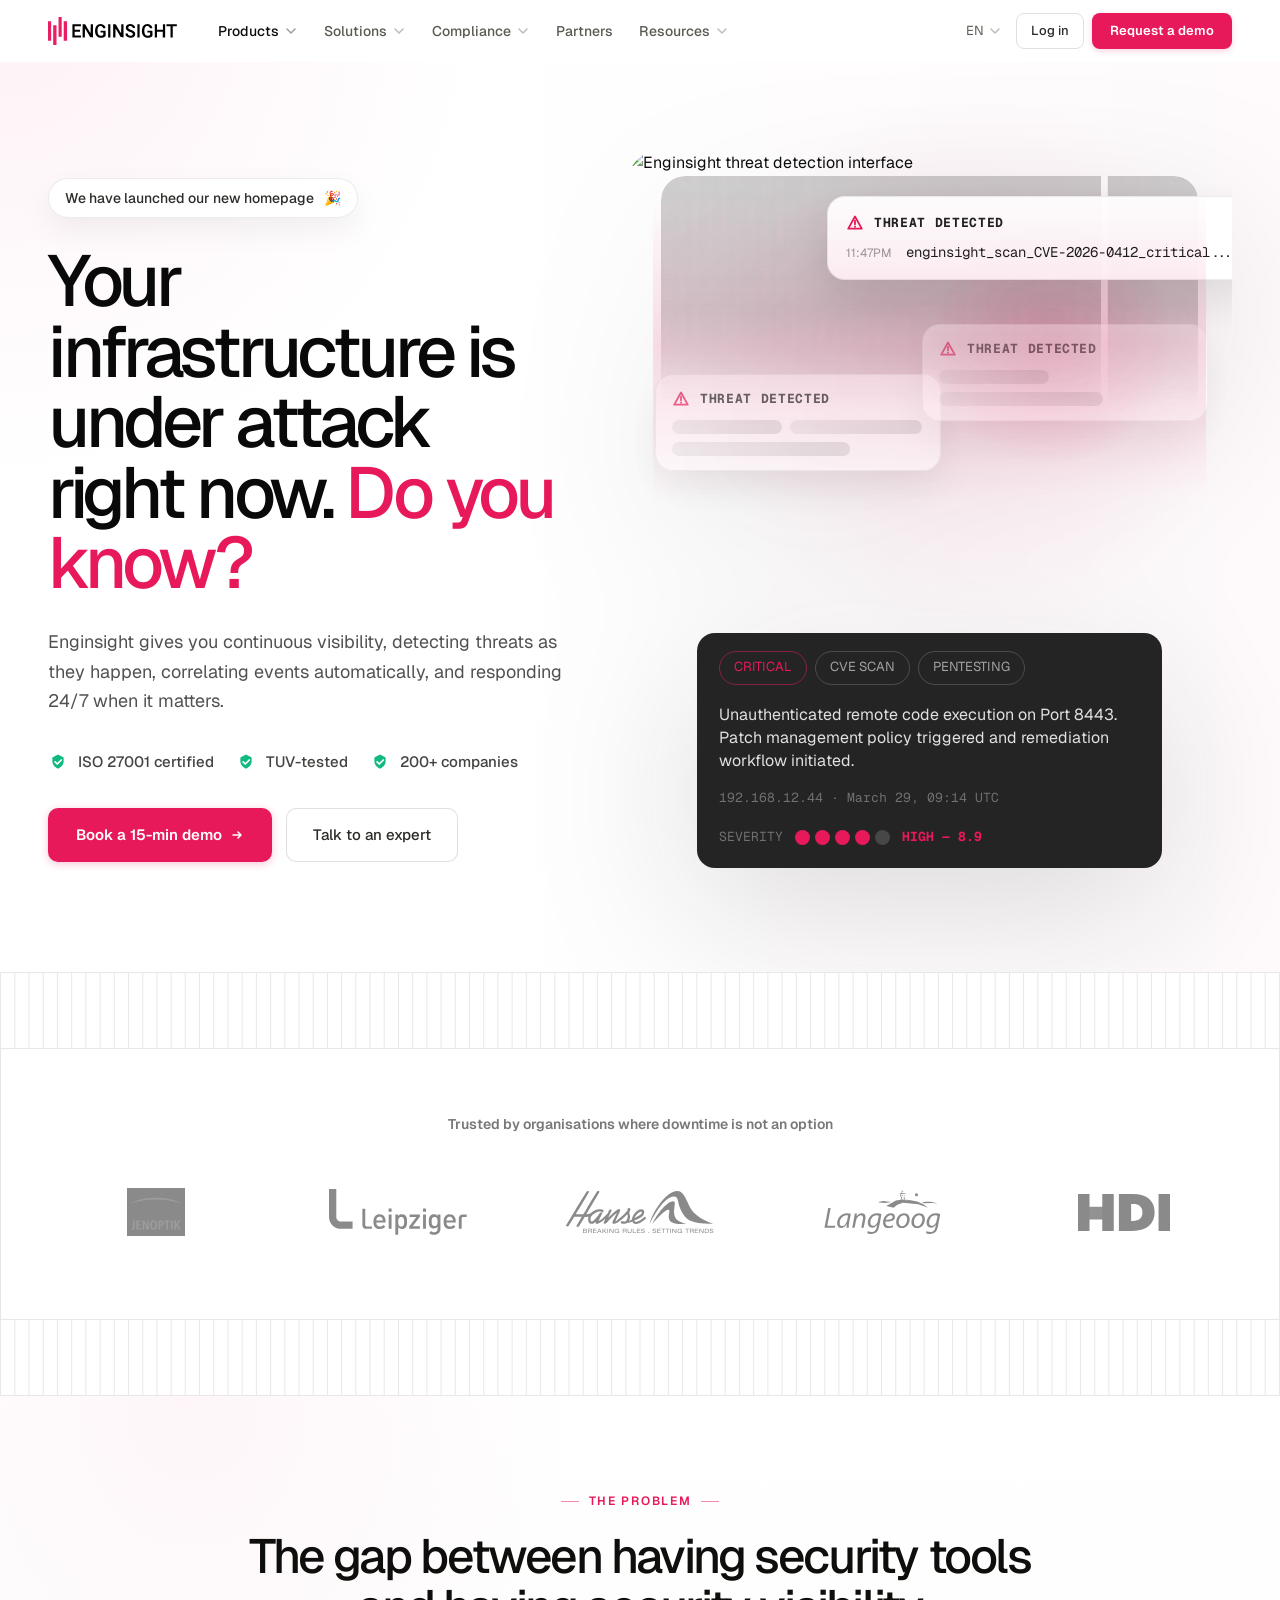
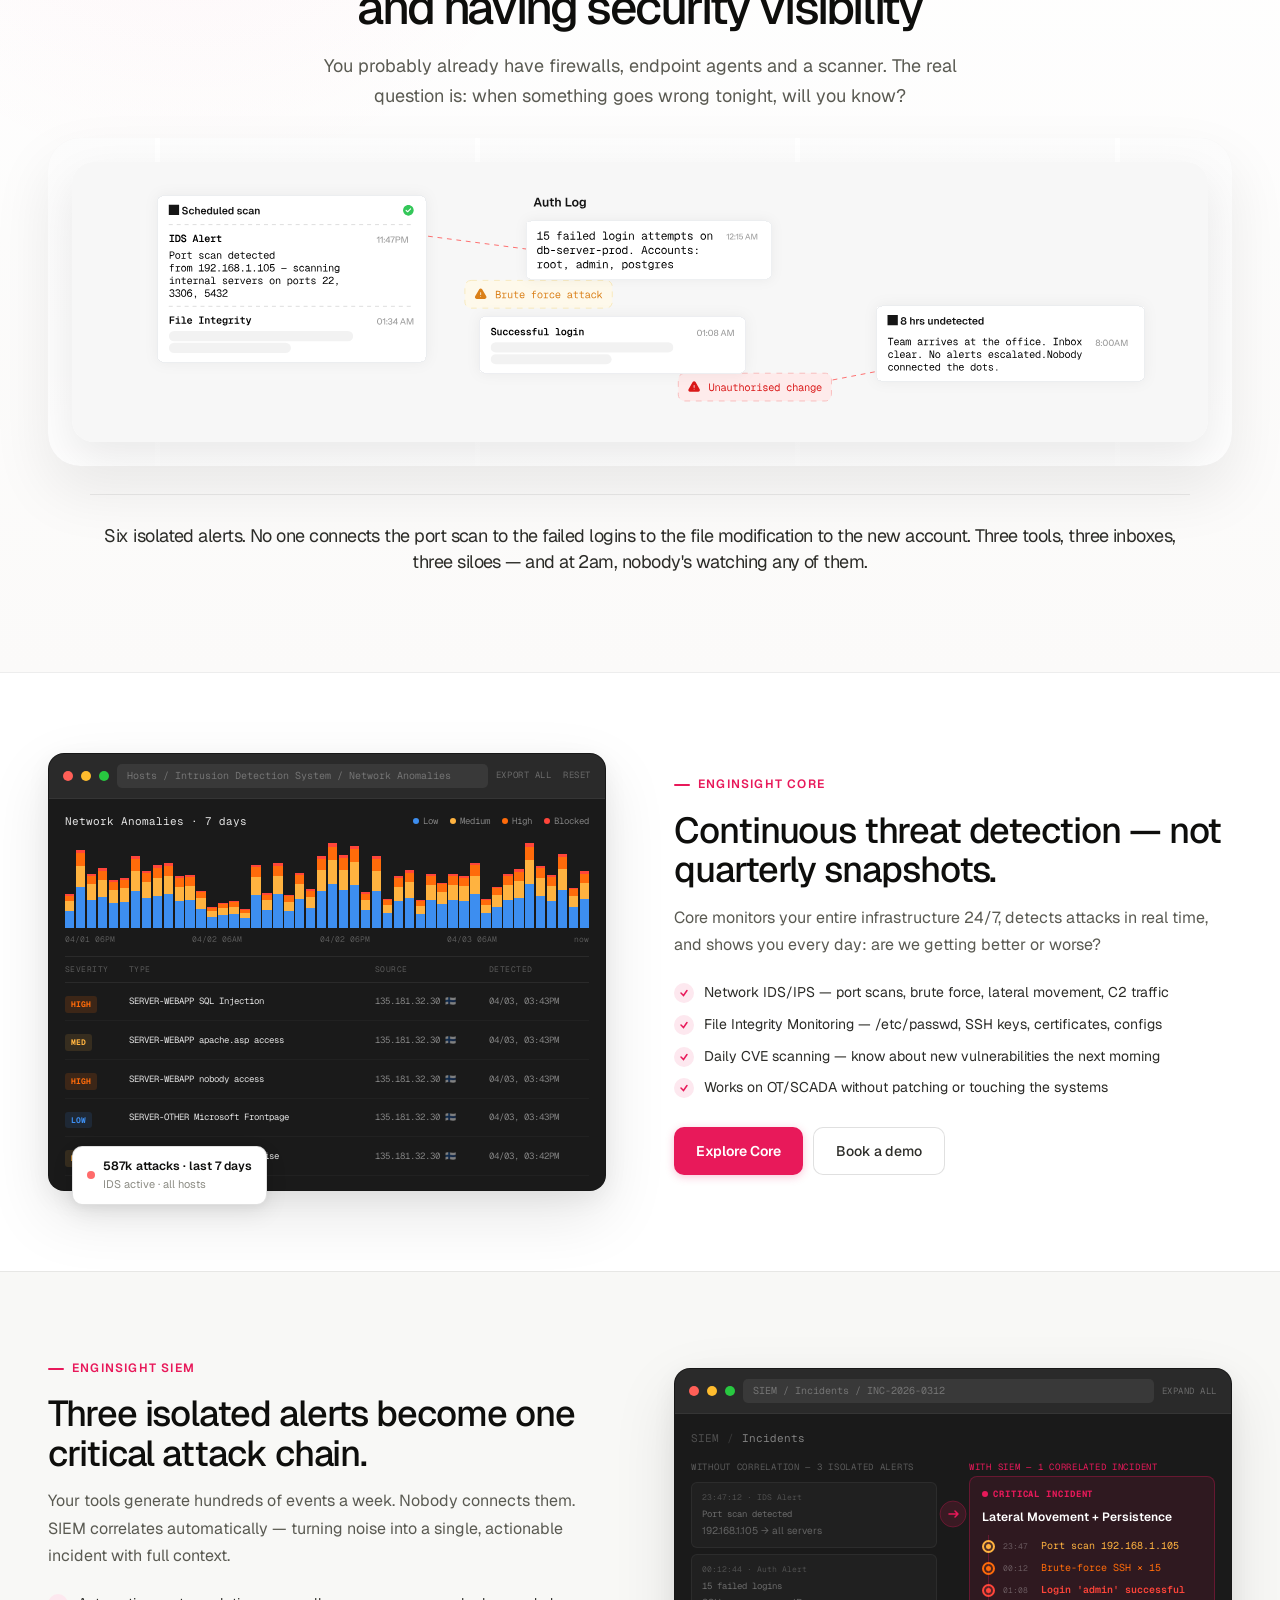
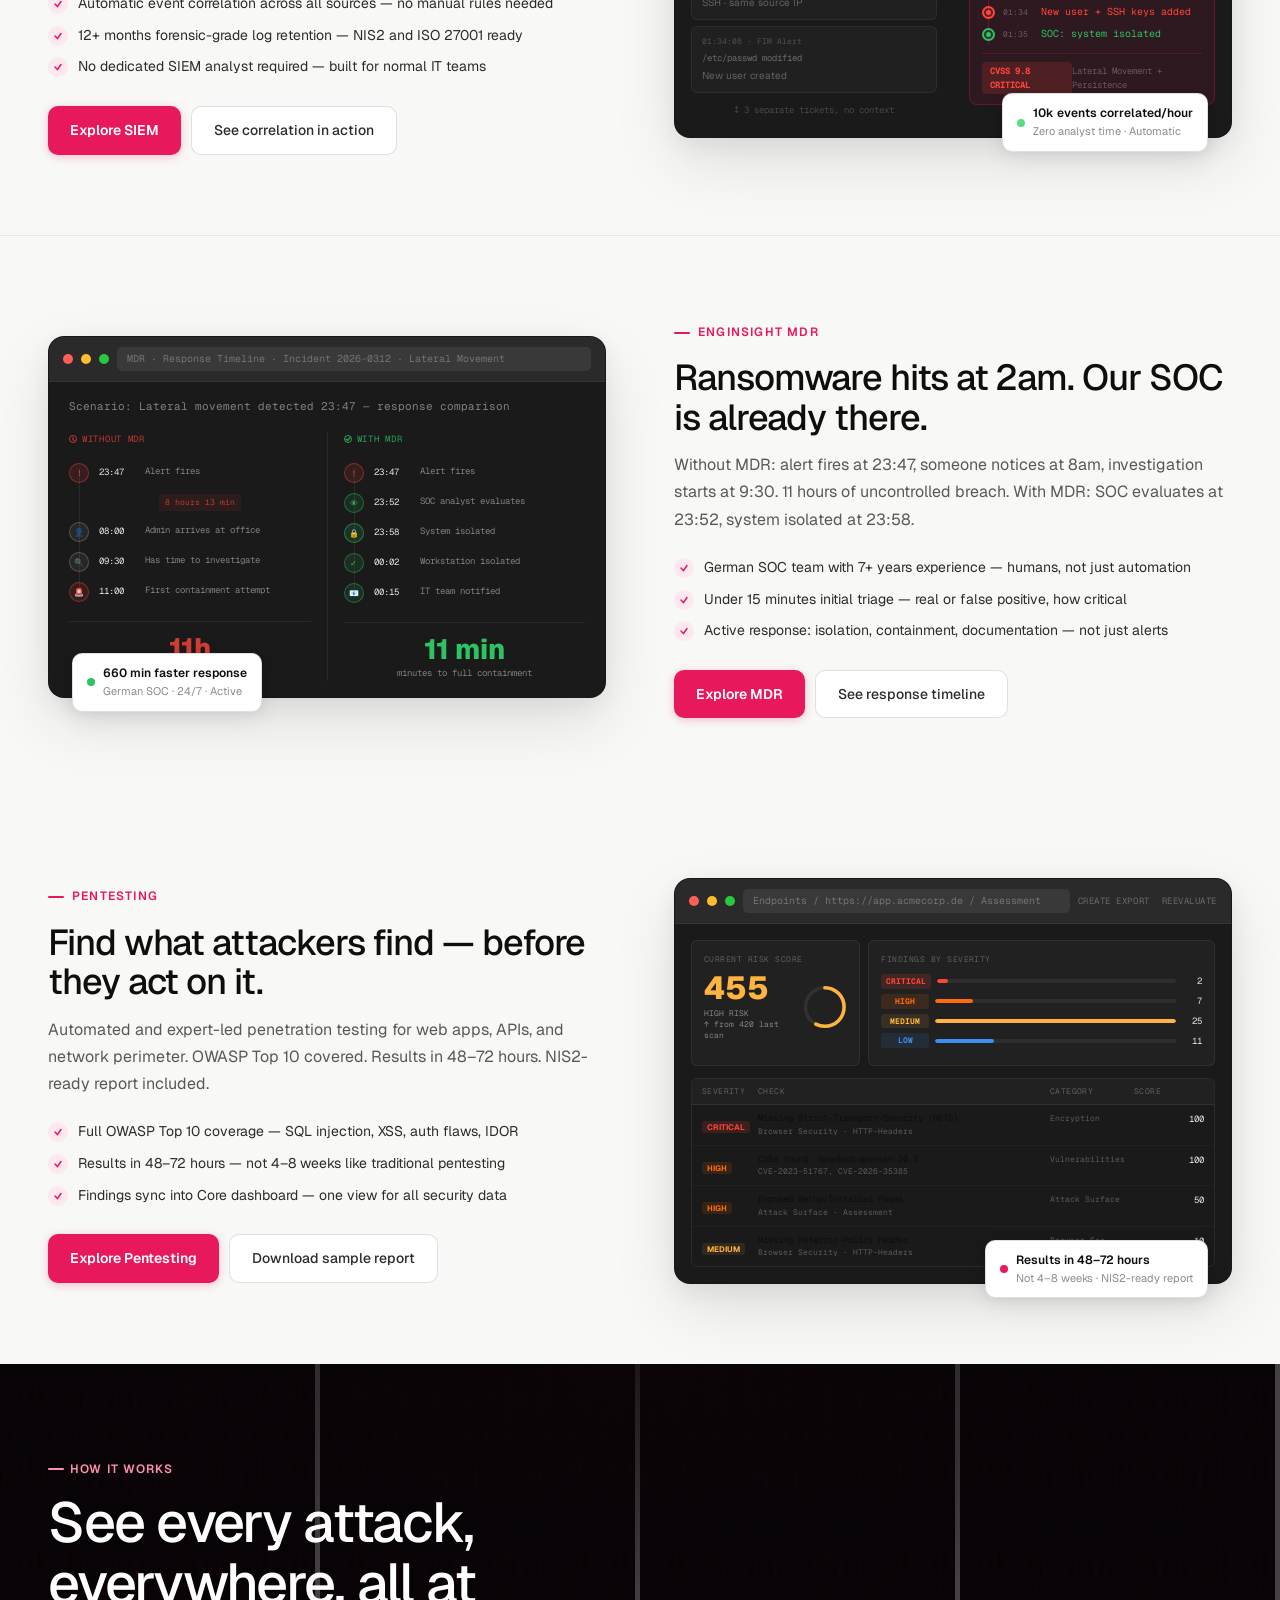
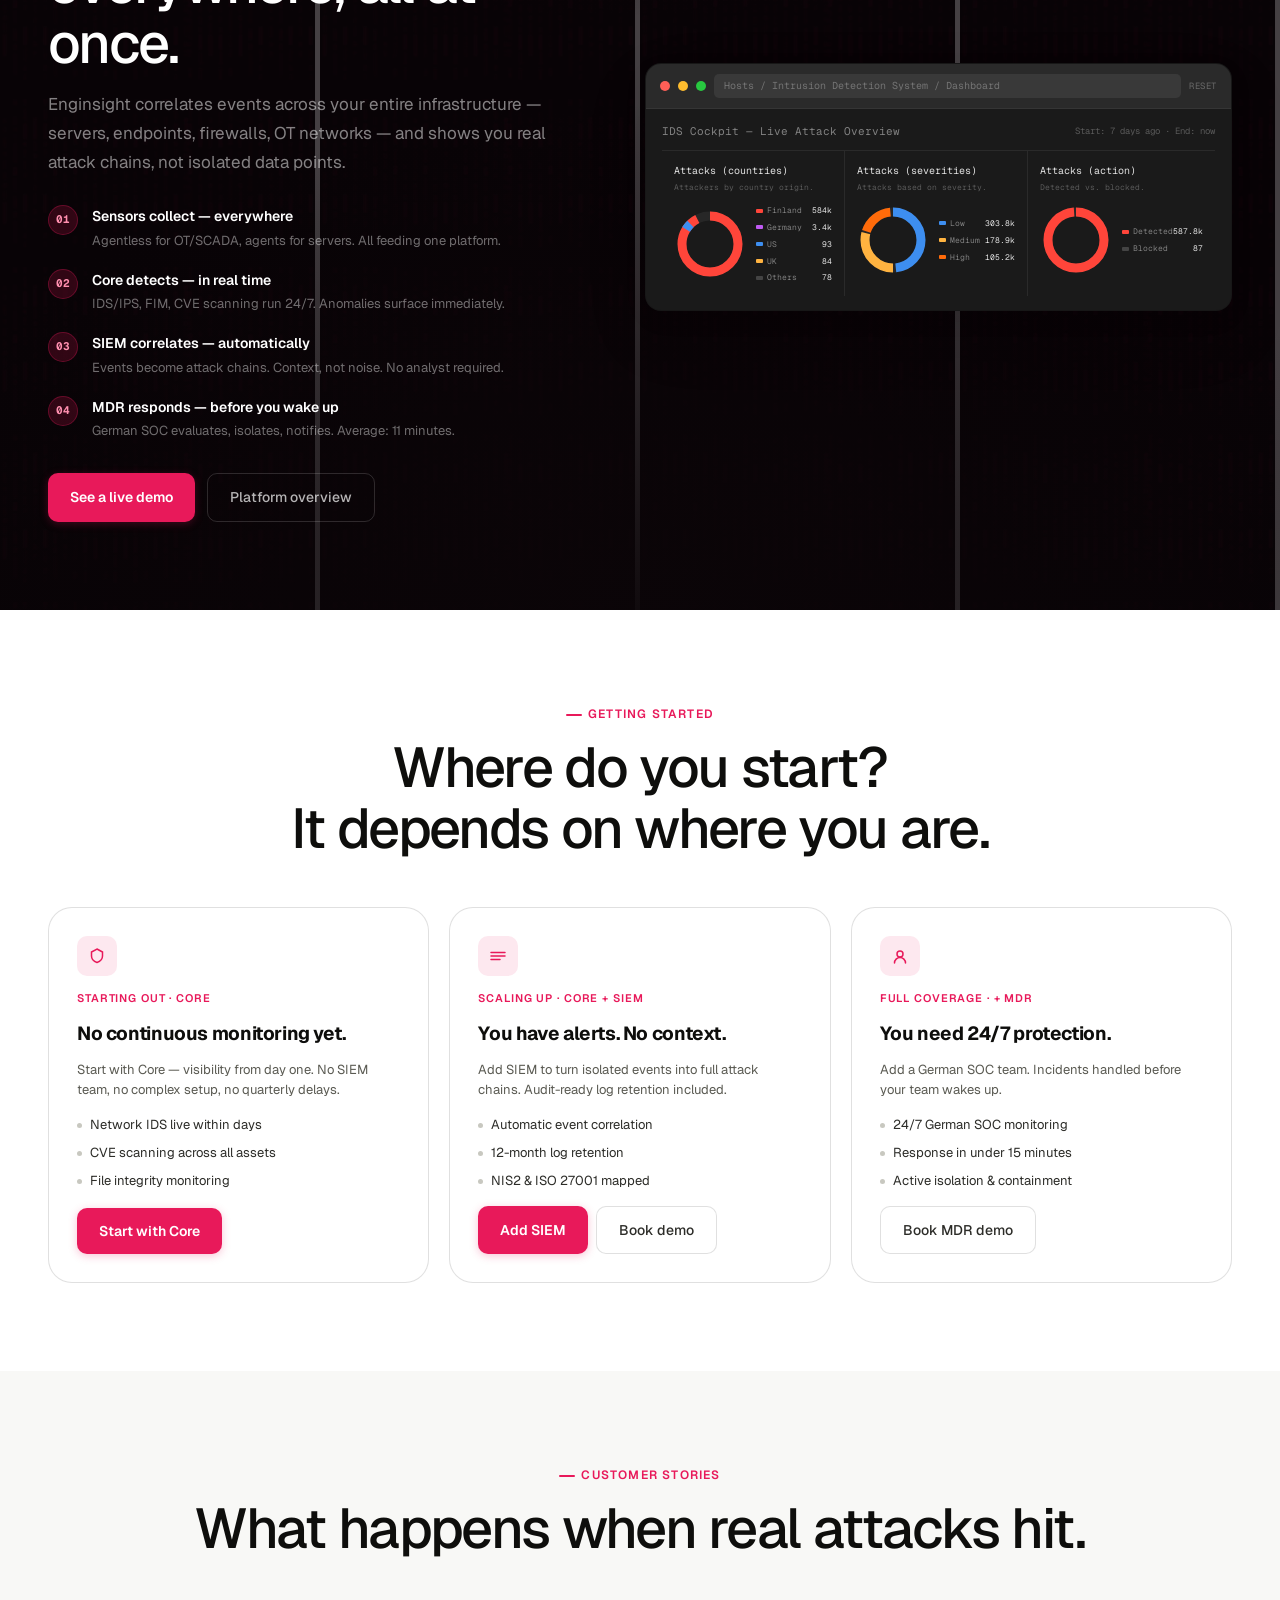
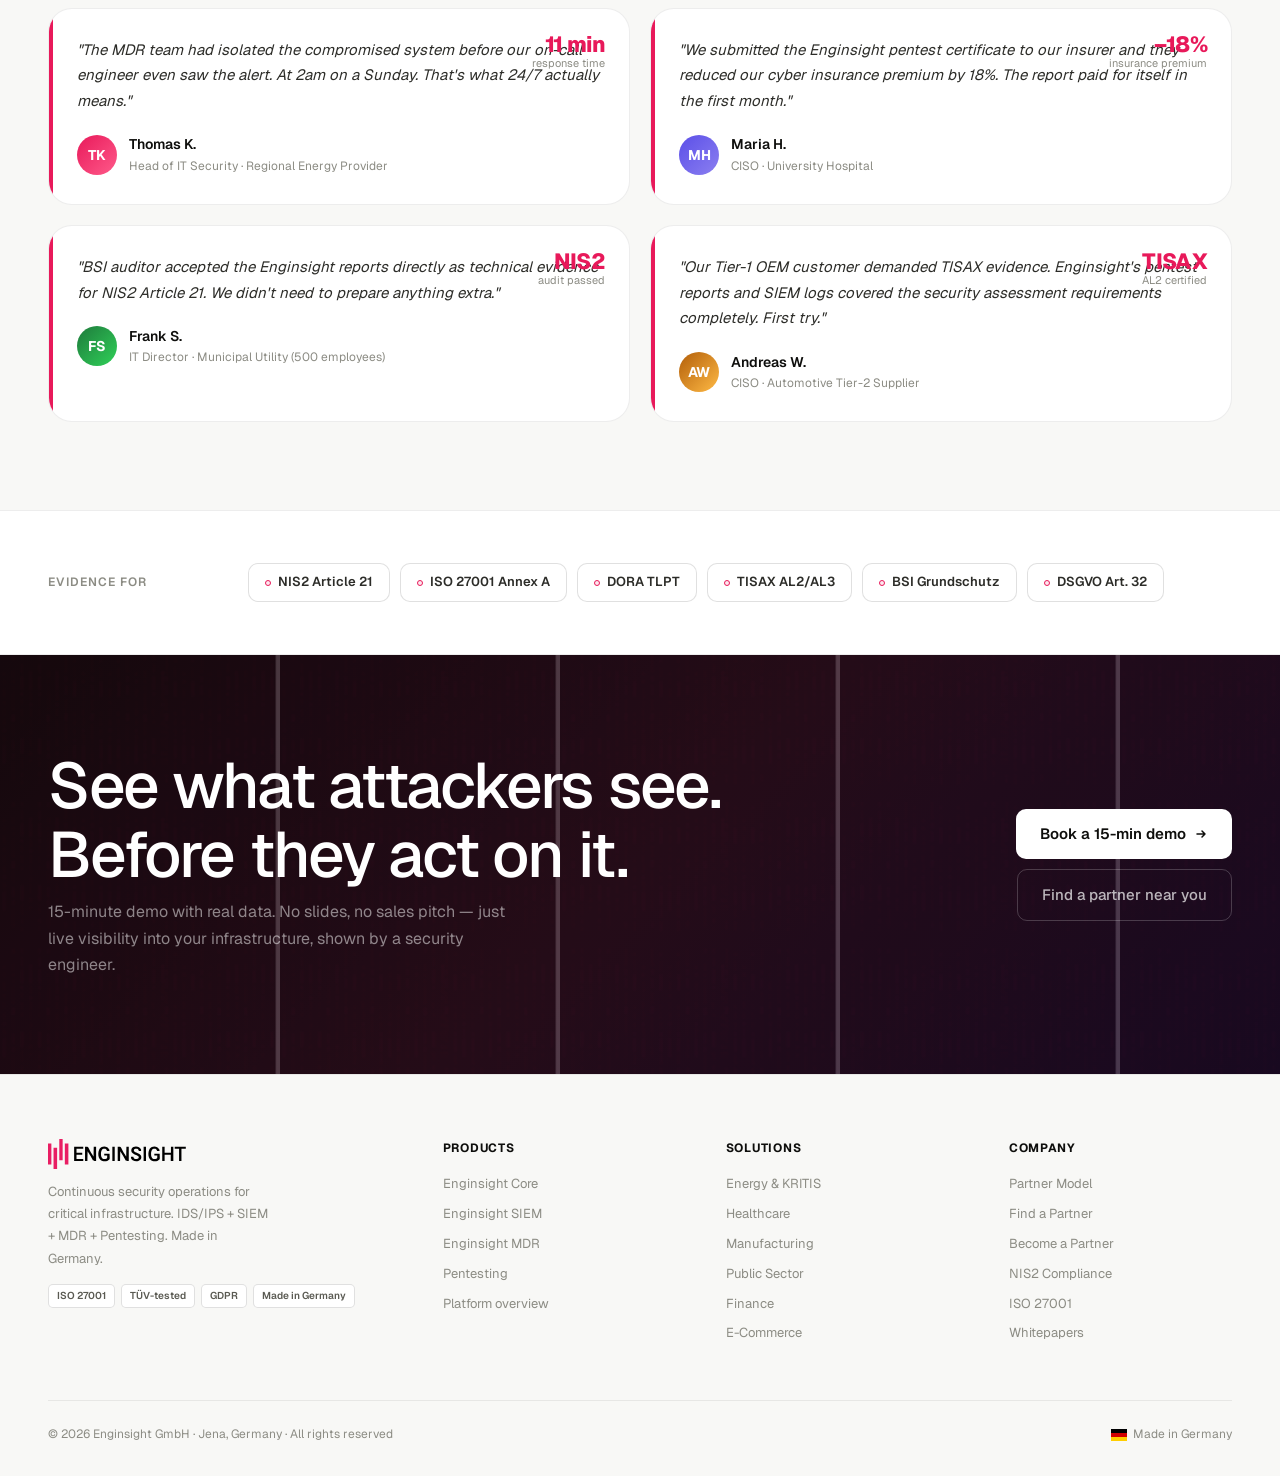
==== commit 11055c58: "Refine homepage layout and branding" ====
--- a/index.html
+++ b/index.html
@@ -81,7 +81,6 @@
      HERO
 ════════════════════════ -->
 <div class="hero">
-  <div class="hero-pattern"></div>
   <div class="hero-grad"></div>
   <div class="hero-inner">
     <div class="hero-left reveal">
@@ -141,6 +140,9 @@
 
 <!-- LOGOS -->
 <div class="logos-strip">
+  <div class="logos-lines" aria-hidden="true">
+    <img class="logos-lines-img" src="assets/images/Lines.svg" alt="">
+  </div>
   <div class="logos-inner">
     <span class="logos-label">Trusted by organisations where downtime is not an option</span>
     <div class="logos-list">
@@ -160,6 +162,9 @@
         <img class="logo-image" src="assets/images/Companies/Home/HDI.svg" alt="HDI">
       </div>
     </div>
+  </div>
+  <div class="logos-lines" aria-hidden="true">
+    <img class="logos-lines-img" src="assets/images/Lines.svg" alt="">
   </div>
 </div>
 
--- a/assets/css/site.css
+++ b/assets/css/site.css
@@ -204,7 +204,6 @@
   background: rgba(255, 255, 255, 0.94);
   backdrop-filter: blur(16px);
   -webkit-backdrop-filter: blur(16px);
-  border-bottom: 1px solid var(--border);
 }
 
 .eng-nav-inner {
@@ -267,18 +266,7 @@
 
 .eng-nav-link.active {
   color: var(--black);
-  font-weight: 600;
-}
-
-.eng-nav-link.active::after {
-  content: "";
-  position: absolute;
-  bottom: -1px;
-  left: 13px;
-  right: 13px;
-  height: 2px;
-  background: var(--pink);
-  border-radius: 1px;
+  font-weight: 500;
 }
 
 .eng-nav-chevron {
--- a/assets/css/home.css
+++ b/assets/css/home.css
@@ -5,17 +5,6 @@
     linear-gradient(180deg, #fff 0%, #fff 100%);
   overflow: hidden;
   position: relative;
-}
-
-.hero-pattern {
-  position: absolute;
-  inset: 0;
-  z-index: 0;
-  pointer-events: none;
-  background-image: url("../images/pattern.png");
-  background-repeat: repeat;
-  background-size: 300px auto;
-  opacity: 0.022;
 }
 
 .hero-grad {
@@ -869,48 +858,32 @@
 .risk-finding-score { font-size: 9px; font-family: var(--font-mono); color: var(--app-text); text-align: right; }
 
 .logos-strip {
-  position: relative;
-  padding: 52px 0 48px;
-  border-top: 1px solid var(--border);
-  border-bottom: 1px solid var(--border);
+  display: flex;
+  flex-direction: column;
   background: transparent;
   overflow: hidden;
 }
 
-.logos-strip::before,
-.logos-strip::after {
-  content: "";
-  position: absolute;
-  left: 0;
-  right: 0;
-  height: 114px;
-  pointer-events: none;
-  background-image: repeating-linear-gradient(
-    90deg,
-    rgba(14, 14, 12, 0.18) 0,
-    rgba(14, 14, 12, 0.18) 2px,
-    transparent 2px,
-    transparent 24px
-  );
-  opacity: 0.5;
-}
-
-.logos-strip::before {
-  top: 0;
-  border-bottom: 1px solid rgba(14, 14, 12, 0.08);
-}
-
-.logos-strip::after {
-  bottom: 0;
-  border-top: 1px solid rgba(14, 14, 12, 0.08);
+.logos-lines {
+  max-width: 1440px;
+  margin: 0 auto;
+  width: 100%;
+  line-height: 0;
+}
+
+.logos-lines-img {
+  display: block;
+  width: 100%;
+  height: auto;
 }
 
 .logos-inner {
-  position: relative;
-  z-index: 1;
-  max-width: var(--max-w);
+  width: 100%;
+  max-width: 1440px;
   margin: 0 auto;
-  padding: 0 48px;
+  padding: 64px 48px;
+  border-left: 1px solid #E6E6E6;
+  border-right: 1px solid #E6E6E6;
   display: flex;
   flex-direction: column;
   align-items: center;
@@ -1127,8 +1100,7 @@
 
 @media (max-width: 900px) {
   .logos-inner {
-    padding-left: 24px;
-    padding-right: 24px;
+    padding: 48px 24px;
     gap: 24px;
   }
 
@@ -1194,12 +1166,16 @@
 
 @media (max-width: 640px) {
   .logos-strip {
-    padding: 40px 0 36px;
+    gap: 0;
   }
 
   .logos-list {
     grid-template-columns: 1fr;
     gap: 16px;
+  }
+
+  .logos-inner {
+    padding: 36px 20px;
   }
 
   .logo-item {
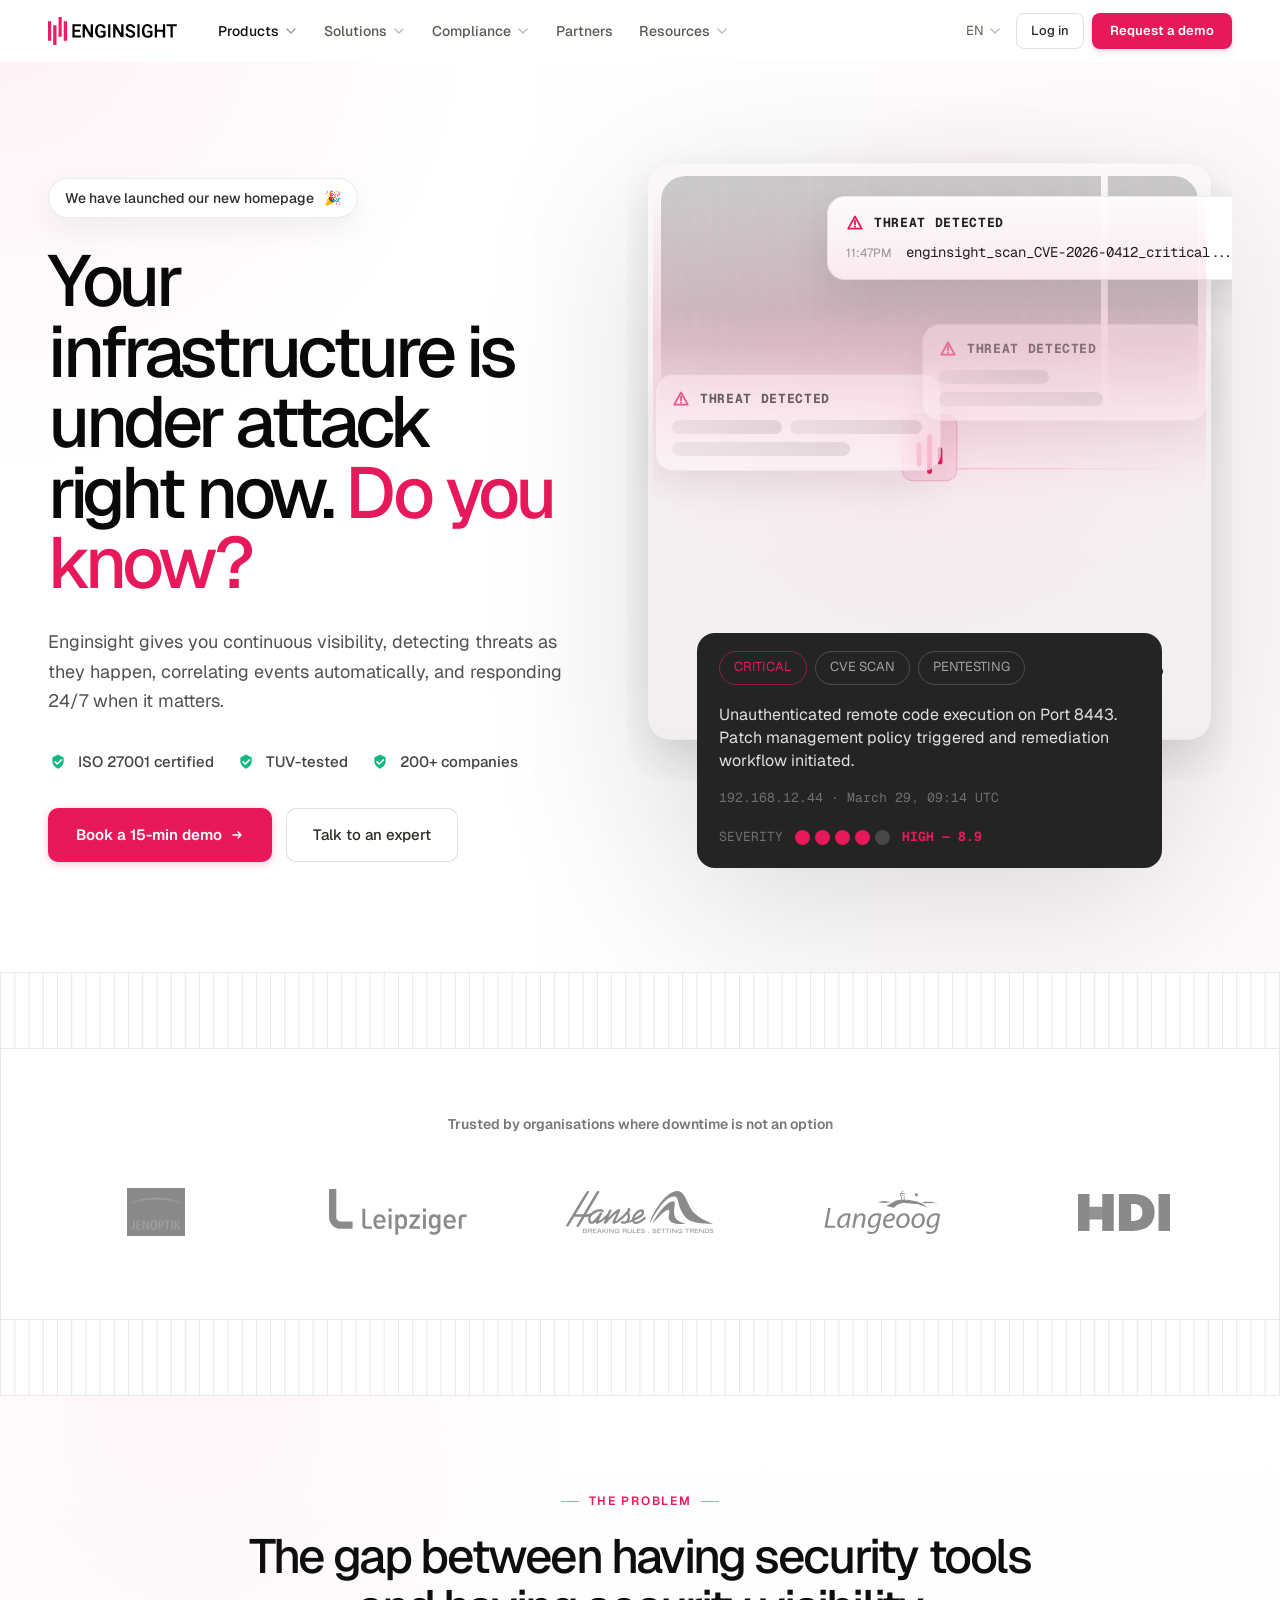
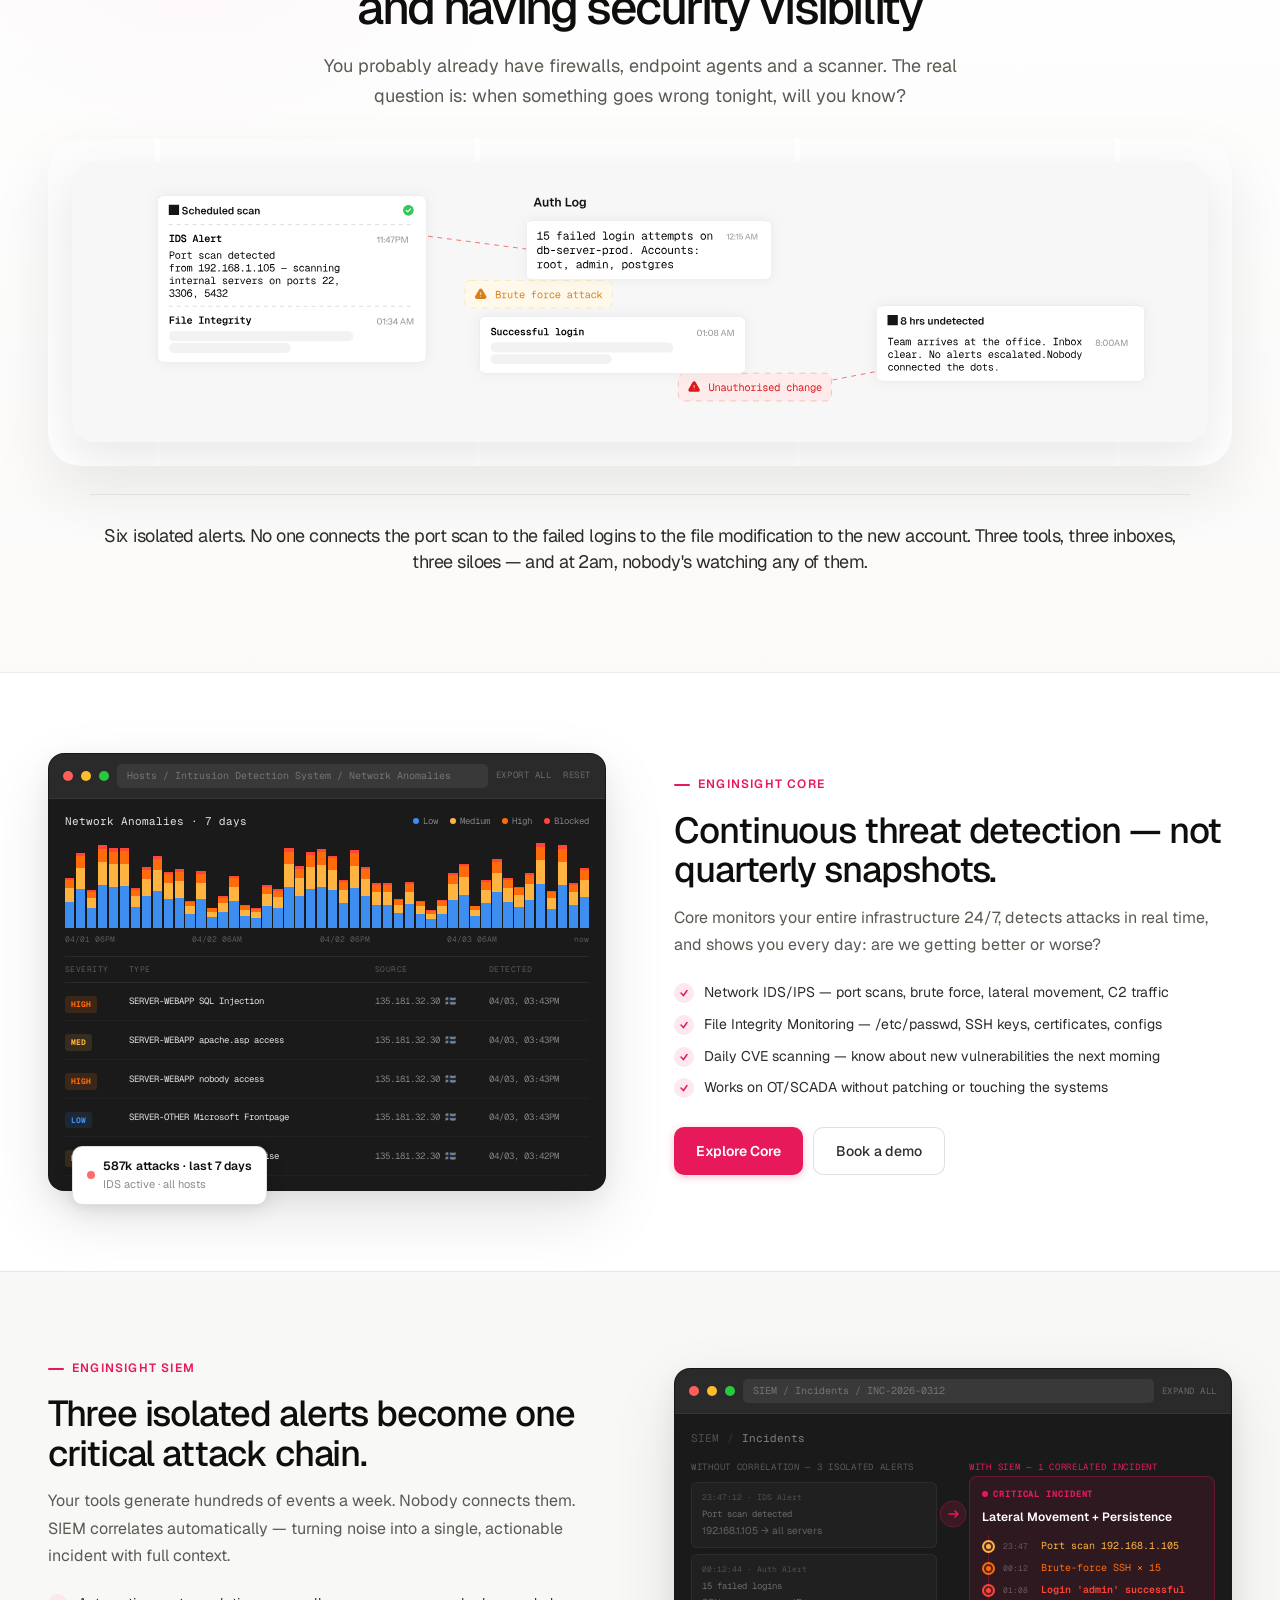
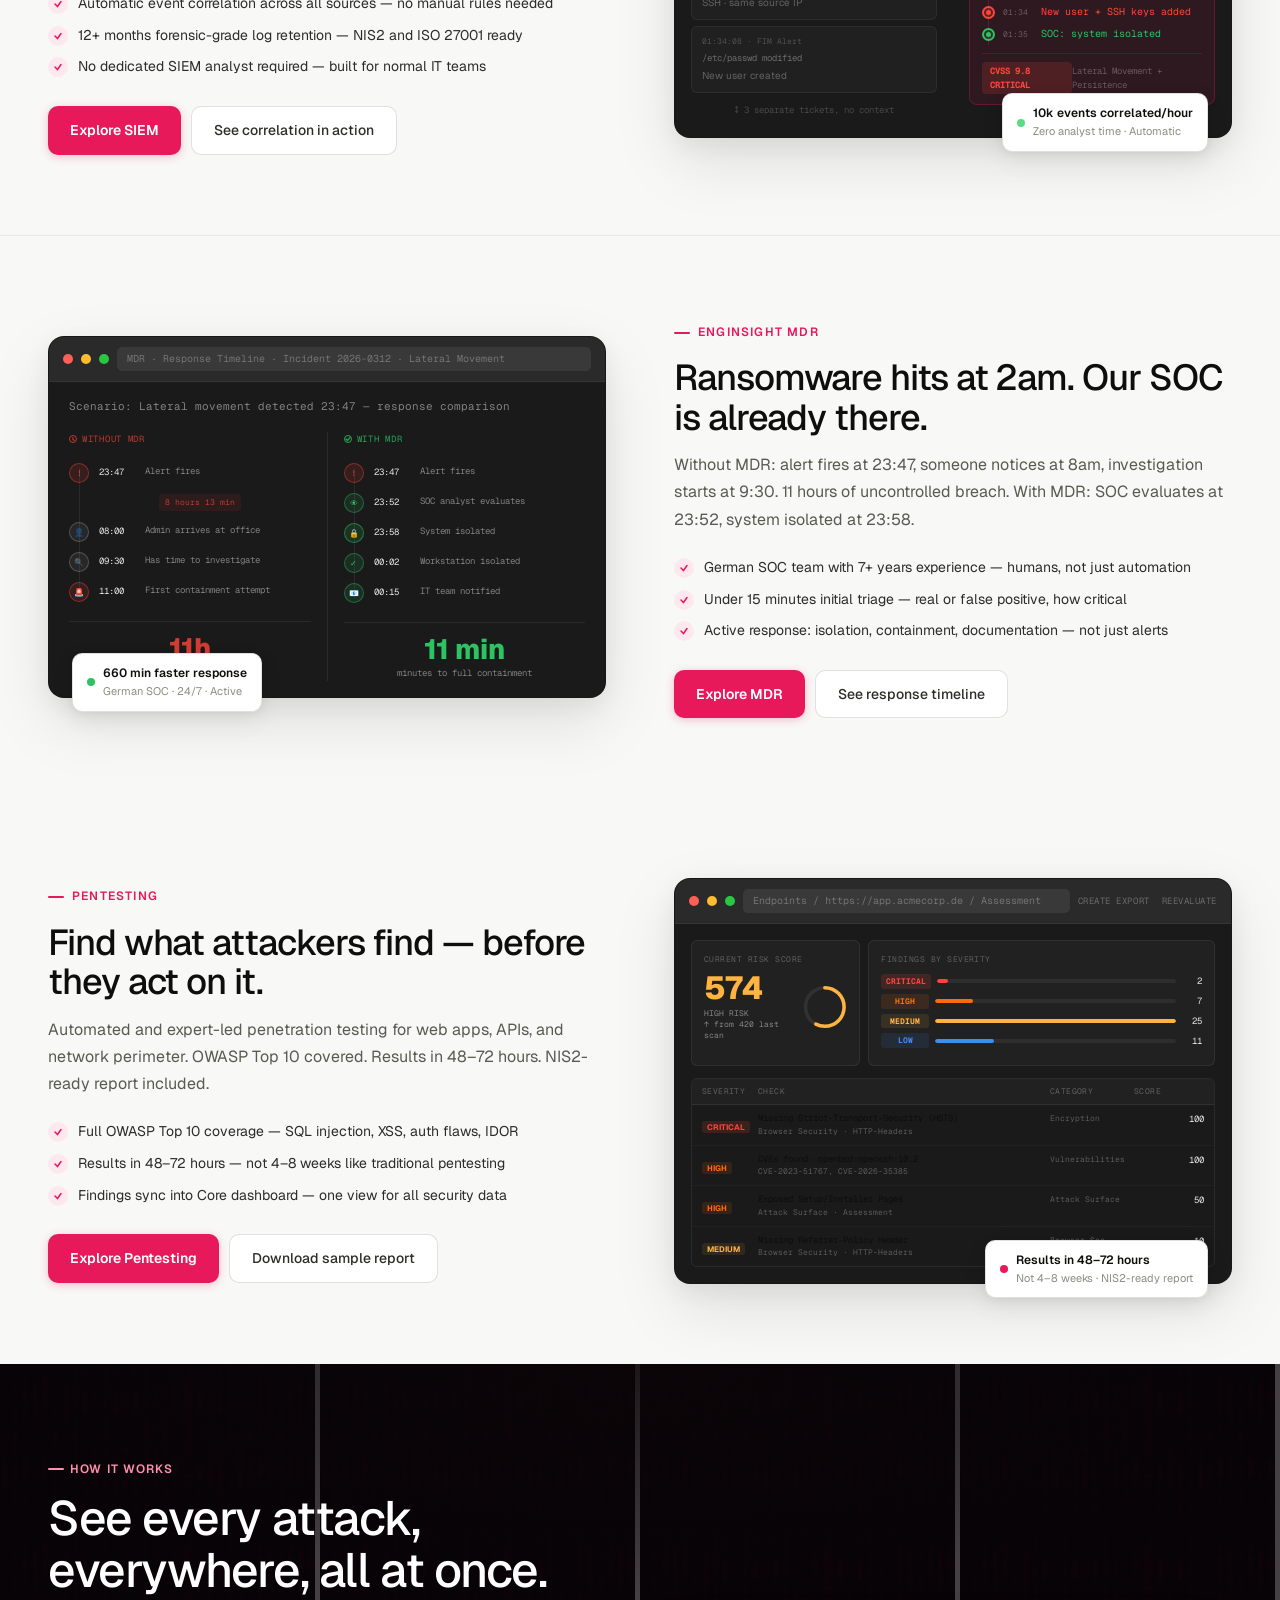
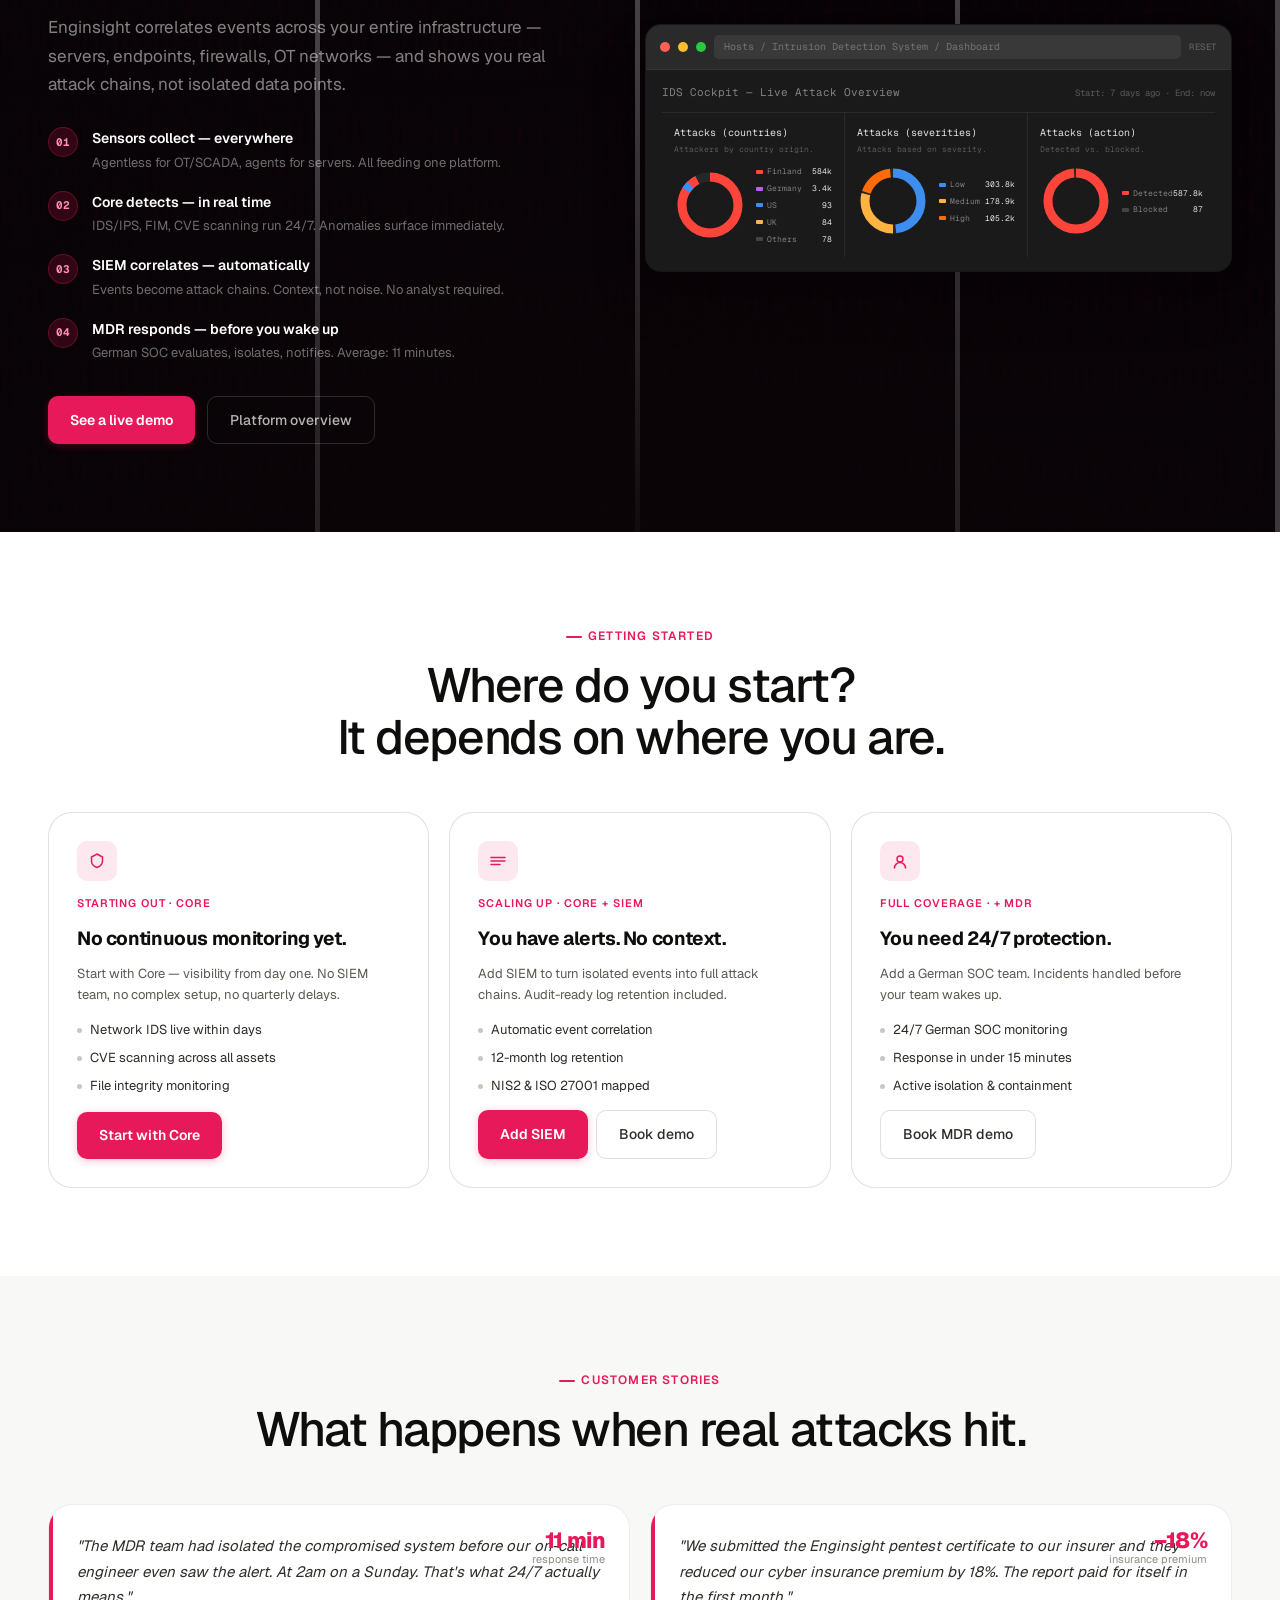
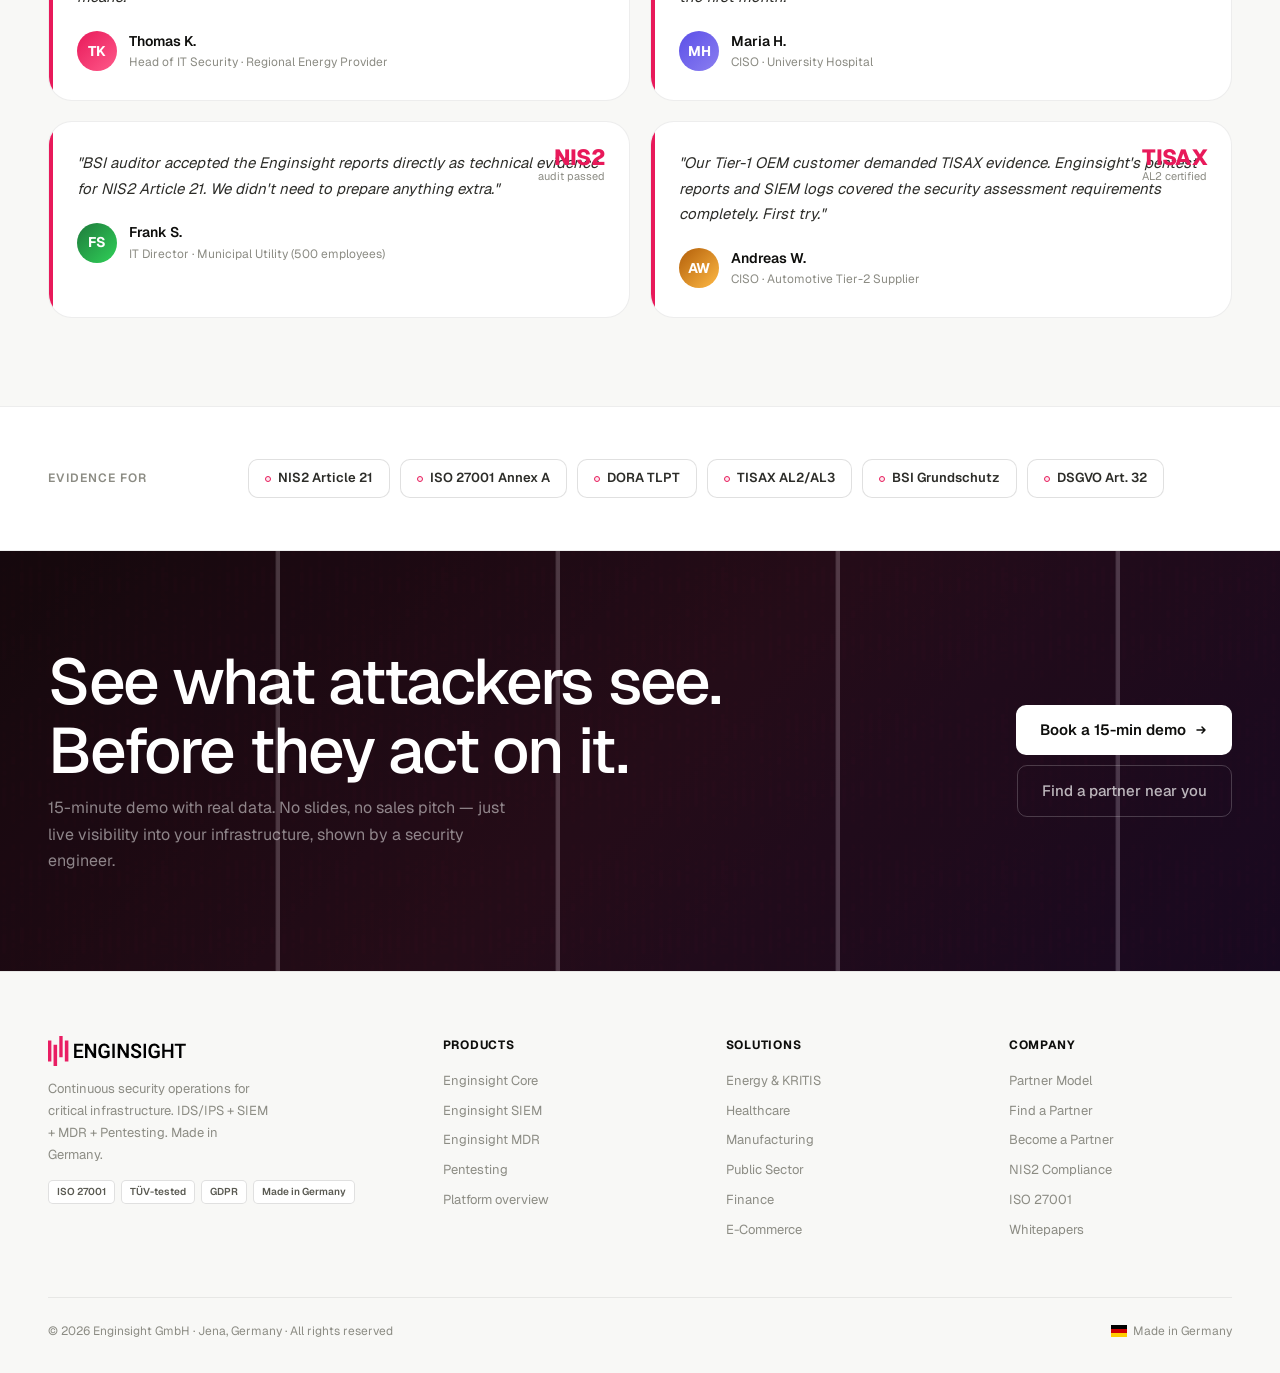
==== commit e91e1c15: "Add Enginsight Core page" ====
--- a/index.html
+++ b/index.html
@@ -27,7 +27,7 @@
       <button class="eng-nav-link active" data-dropdown="dd-products">
         Products <span class="eng-nav-chevron"><svg viewBox="0 0 10 6" fill="none"><path d="M1 1l4 4 4-4" stroke="currentColor" stroke-width="1.5" stroke-linecap="round" stroke-linejoin="round"/></svg></span>
         <div class="eng-dropdown wide" id="dd-products">
-          <a class="eng-dd-item" href="#"><div class="eng-dd-icon pink"><svg viewBox="0 0 16 16" fill="none" stroke="#E8195A" stroke-width="1.4" stroke-linecap="round"><path d="M8 2L13 4.5V8C13 11.5 10.5 13.5 8 14.5c-2.5-1-5-3-5-6.5V4.5L8 2z"/></svg></div><div class="eng-dd-text"><span class="eng-dd-title">Core</span><span class="eng-dd-sub">Continuous threat detection</span></div></a>
+          <a class="eng-dd-item" href="enginsight-core/"><div class="eng-dd-icon pink"><svg viewBox="0 0 16 16" fill="none" stroke="#E8195A" stroke-width="1.4" stroke-linecap="round"><path d="M8 2L13 4.5V8C13 11.5 10.5 13.5 8 14.5c-2.5-1-5-3-5-6.5V4.5L8 2z"/></svg></div><div class="eng-dd-text"><span class="eng-dd-title">Core</span><span class="eng-dd-sub">Continuous threat detection</span></div></a>
           <a class="eng-dd-item" href="#"><div class="eng-dd-icon blue"><svg viewBox="0 0 16 16" fill="none" stroke="#5B4FE8" stroke-width="1.4" stroke-linecap="round"><path d="M2 5h12M2 8h12M2 11h8"/></svg></div><div class="eng-dd-text"><span class="eng-dd-title">SIEM</span><span class="eng-dd-sub">Event correlation & log retention</span></div></a>
           <a class="eng-dd-item" href="#"><div class="eng-dd-icon green"><svg viewBox="0 0 16 16" fill="none" stroke="#1E7A3C" stroke-width="1.4" stroke-linecap="round"><circle cx="8" cy="6" r="3"/><path d="M3 14c0-2.8 2.2-5 5-5s5 2.2 5 5"/></svg></div><div class="eng-dd-text"><span class="eng-dd-title">MDR</span><span class="eng-dd-sub">24/7 SOC response</span></div></a>
           <hr class="eng-dd-divider">
@@ -116,7 +116,7 @@
           <div class="hero-stage-skeleton"><span></span><span></span></div>
         </div>
 
-        <img class="hero-stage-art" src="assets/images/hero-section.svg" alt="Enginsight threat detection interface">
+        <img class="hero-stage-art" src="assets/images/Hero section.svg" alt="Enginsight threat detection interface">
         <div class="hero-stage-pattern" aria-hidden="true"></div>
 
         <div class="hero-stage-panel hero-stage-bar">
@@ -252,7 +252,7 @@
         <div class="feat-list-item"><div class="feat-check"><svg viewBox="0 0 10 10" fill="none"><path d="M2 5l2.5 2.5L8 2.5" stroke="#E8195A" stroke-width="1.5" stroke-linecap="round"/></svg></div>Daily CVE scanning — know about new vulnerabilities the next morning</div>
         <div class="feat-list-item"><div class="feat-check"><svg viewBox="0 0 10 10" fill="none"><path d="M2 5l2.5 2.5L8 2.5" stroke="#E8195A" stroke-width="1.5" stroke-linecap="round"/></svg></div>Works on OT/SCADA without patching or touching the systems</div>
       </div>
-      <div class="feat-ctas"><a class="btn-pink" href="#">Explore Core</a><a class="btn-outline" href="#">Book a demo</a></div>
+      <div class="feat-ctas"><a class="btn-pink" href="enginsight-core/">Explore Core</a><a class="btn-outline" href="/demo">Book a demo</a></div>
     </div>
   </div>
 </div>
@@ -651,7 +651,7 @@
         <div class="start-card-title">No continuous monitoring yet.</div>
         <div class="start-card-sub">Start with Core — visibility from day one. No SIEM team, no complex setup, no quarterly delays.</div>
         <div class="start-feats"><div class="start-feat"><div class="start-feat-dot"></div>Network IDS live within days</div><div class="start-feat"><div class="start-feat-dot"></div>CVE scanning across all assets</div><div class="start-feat"><div class="start-feat-dot"></div>File integrity monitoring</div></div>
-        <div class="start-card-cta"><a class="btn-pink" href="#">Start with Core</a></div>
+        <div class="start-card-cta"><a class="btn-pink" href="enginsight-core/">Start with Core</a></div>
       </div>
       <div class="start-card reveal reveal-delay-2">
         <div class="start-card-icon"><svg viewBox="0 0 18 18" fill="none" stroke="#E8195A" stroke-width="1.5" stroke-linecap="round"><path d="M2 5.5h14M2 9h14M2 12.5h9"/></svg></div>
@@ -750,7 +750,7 @@
         <p class="footer-desc">Continuous security operations for critical infrastructure. IDS/IPS + SIEM + MDR + Pentesting. Made in Germany.</p>
         <div class="footer-badge-row"><span class="footer-badge">ISO 27001</span><span class="footer-badge">TÜV-tested</span><span class="footer-badge">GDPR</span><span class="footer-badge">Made in Germany</span></div>
       </div>
-      <div><div class="footer-col-title">Products</div><div class="footer-links"><a href="#">Enginsight Core</a><a href="#">Enginsight SIEM</a><a href="#">Enginsight MDR</a><a href="pages/pentesting.html">Pentesting</a><a href="#">Platform overview</a></div></div>
+      <div><div class="footer-col-title">Products</div><div class="footer-links"><a href="enginsight-core/">Enginsight Core</a><a href="#">Enginsight SIEM</a><a href="#">Enginsight MDR</a><a href="pages/pentesting.html">Pentesting</a><a href="#">Platform overview</a></div></div>
       <div><div class="footer-col-title">Solutions</div><div class="footer-links"><a href="#">Energy & KRITIS</a><a href="#">Healthcare</a><a href="#">Manufacturing</a><a href="#">Public Sector</a><a href="#">Finance</a><a href="#">E-Commerce</a></div></div>
       <div><div class="footer-col-title">Company</div><div class="footer-links"><a href="#">Partner Model</a><a href="#">Find a Partner</a><a href="#">Become a Partner</a><a href="#">NIS2 Compliance</a><a href="#">ISO 27001</a><a href="#">Whitepapers</a></div></div>
     </div>
--- a/assets/css/site.css
+++ b/assets/css/site.css
@@ -88,7 +88,7 @@
 
 .section-h2 {
   font-family: var(--font-display);
-  font-size: 56px;
+  font-size: 48px;
   font-weight: 500;
   line-height: 1.08;
   letter-spacing: -0.03em;
